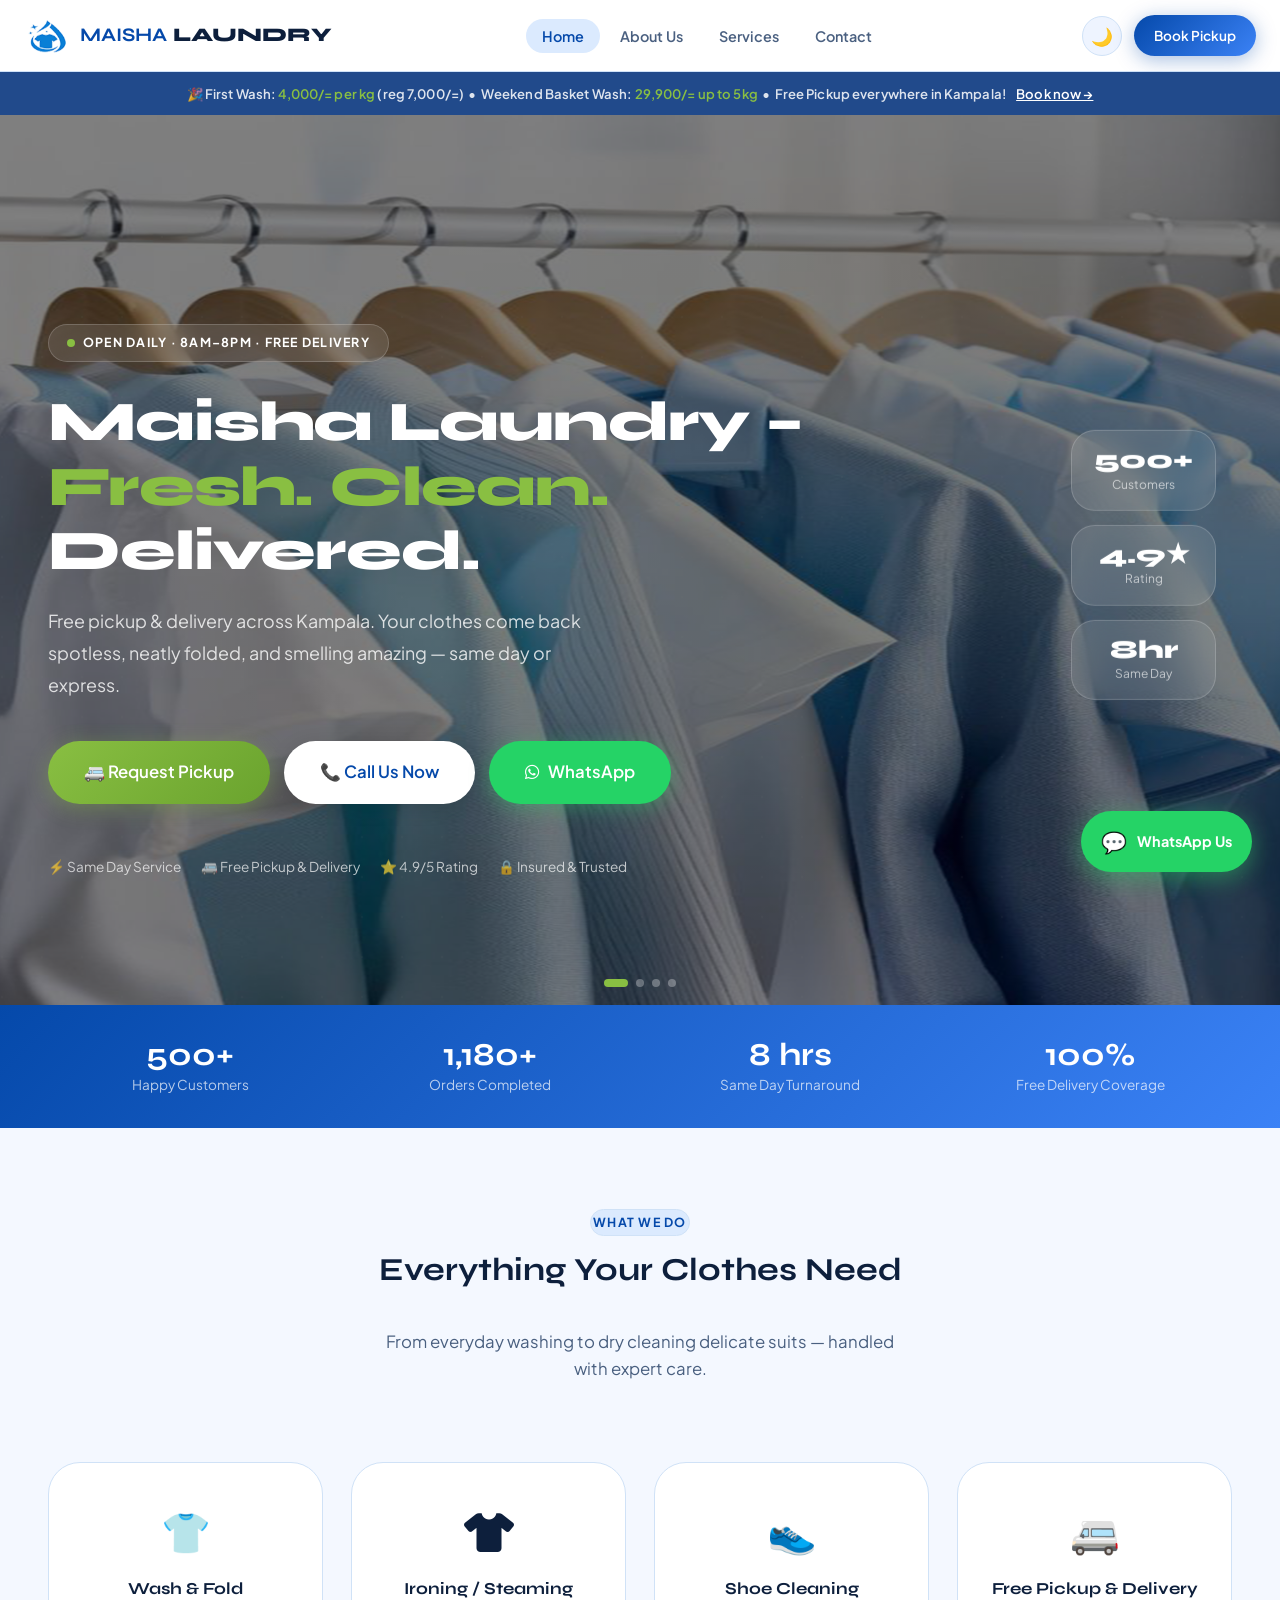
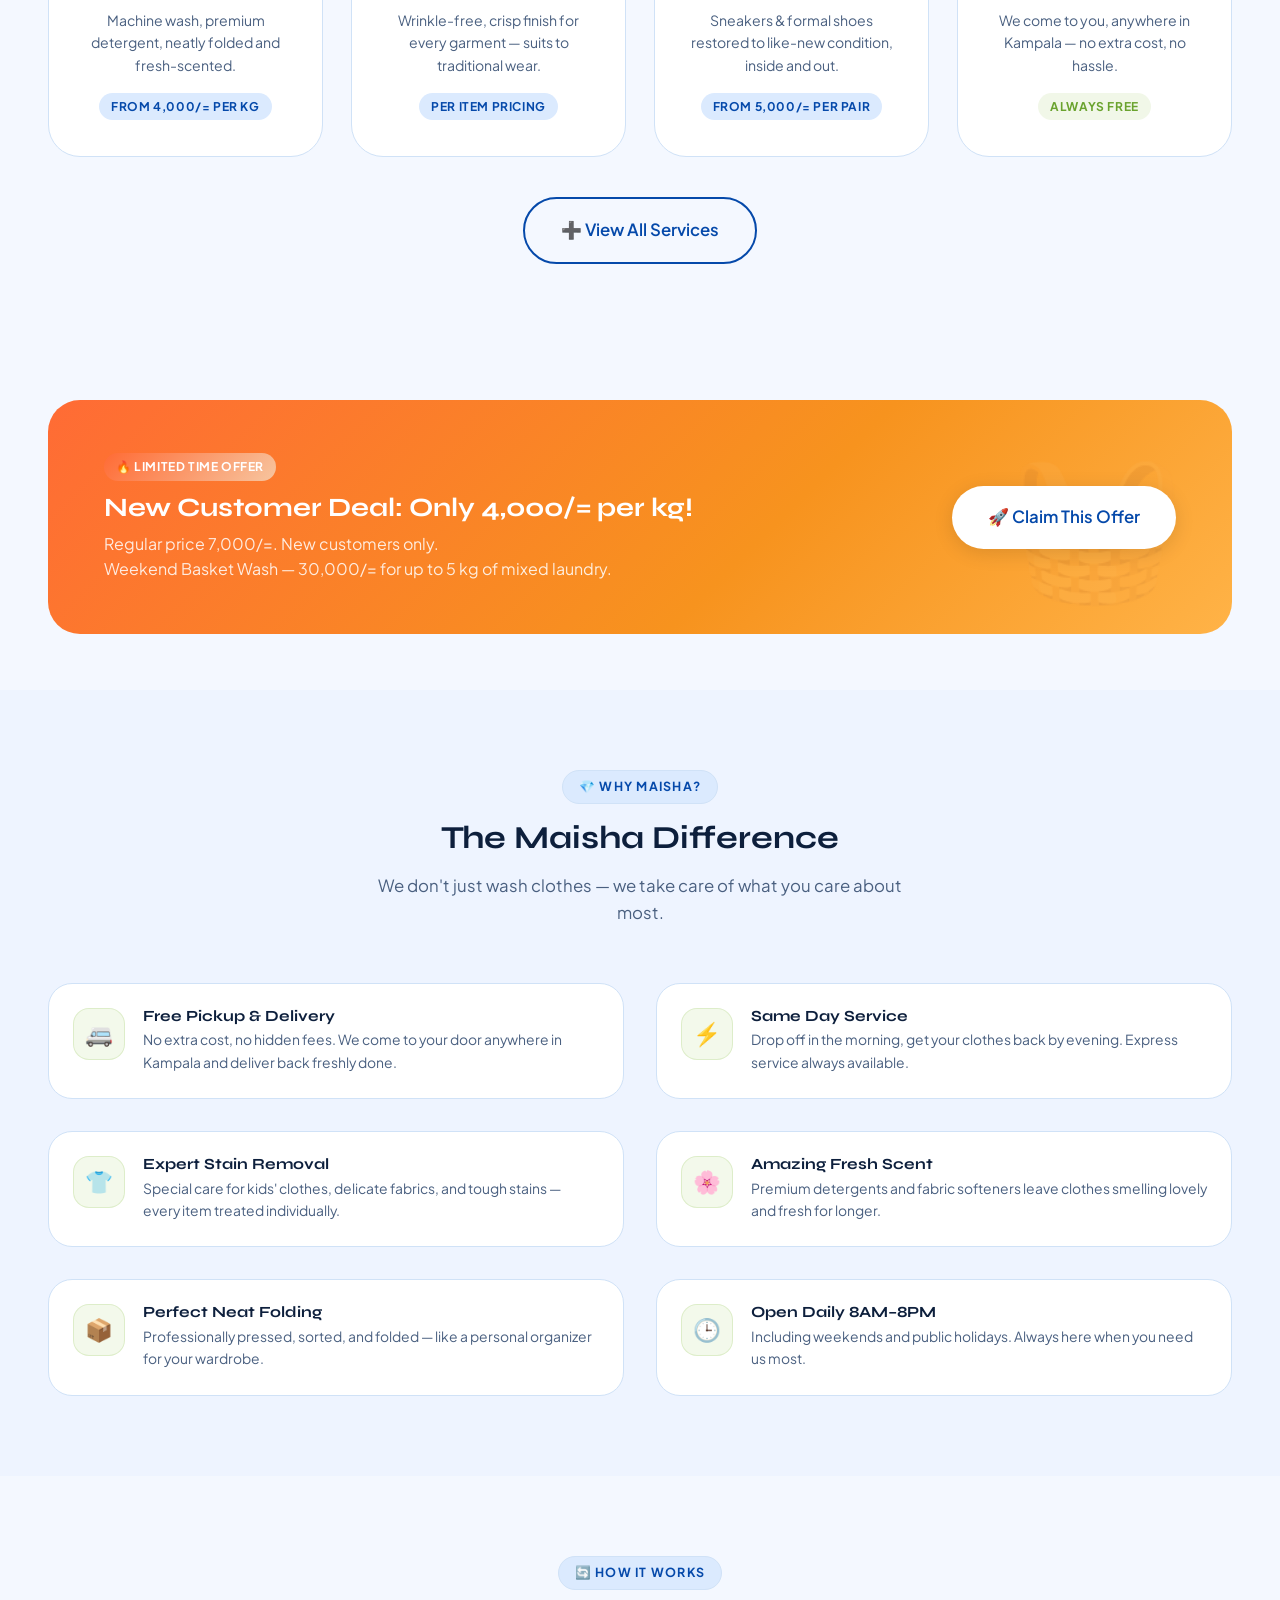
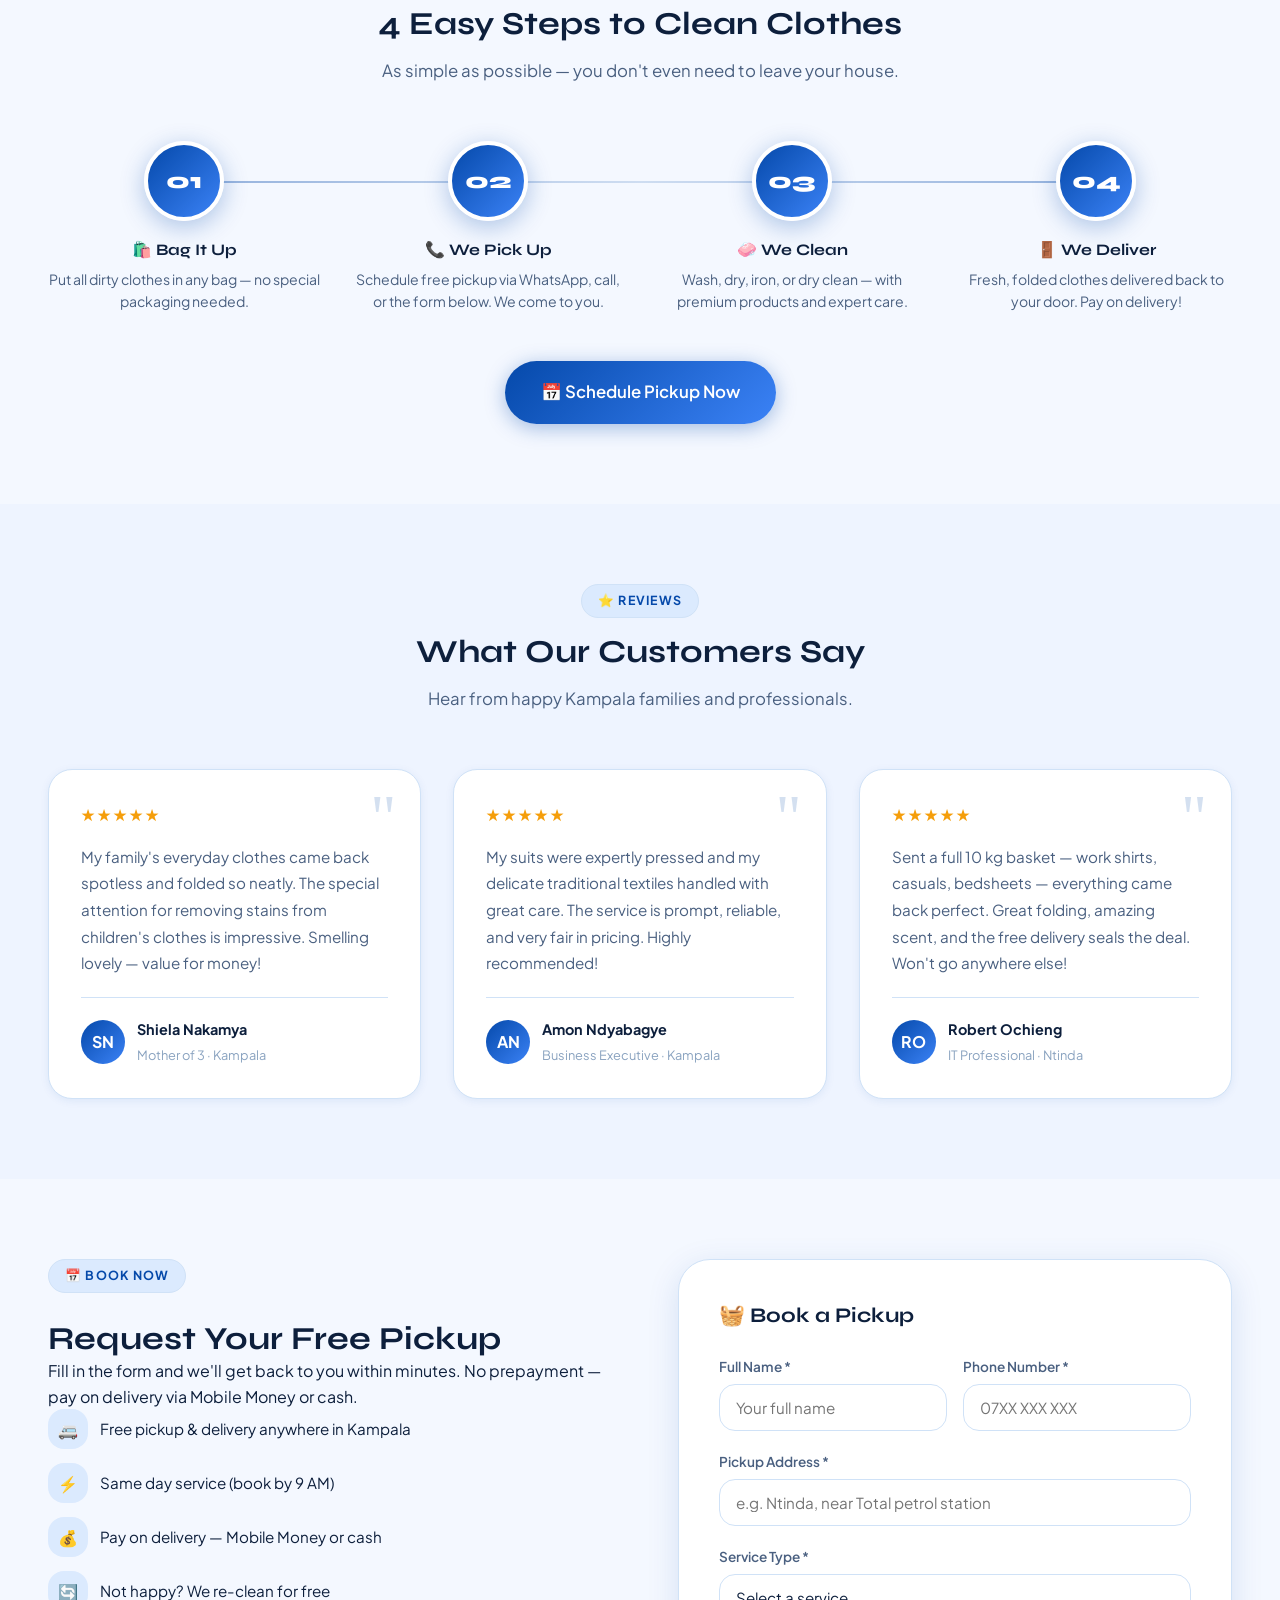
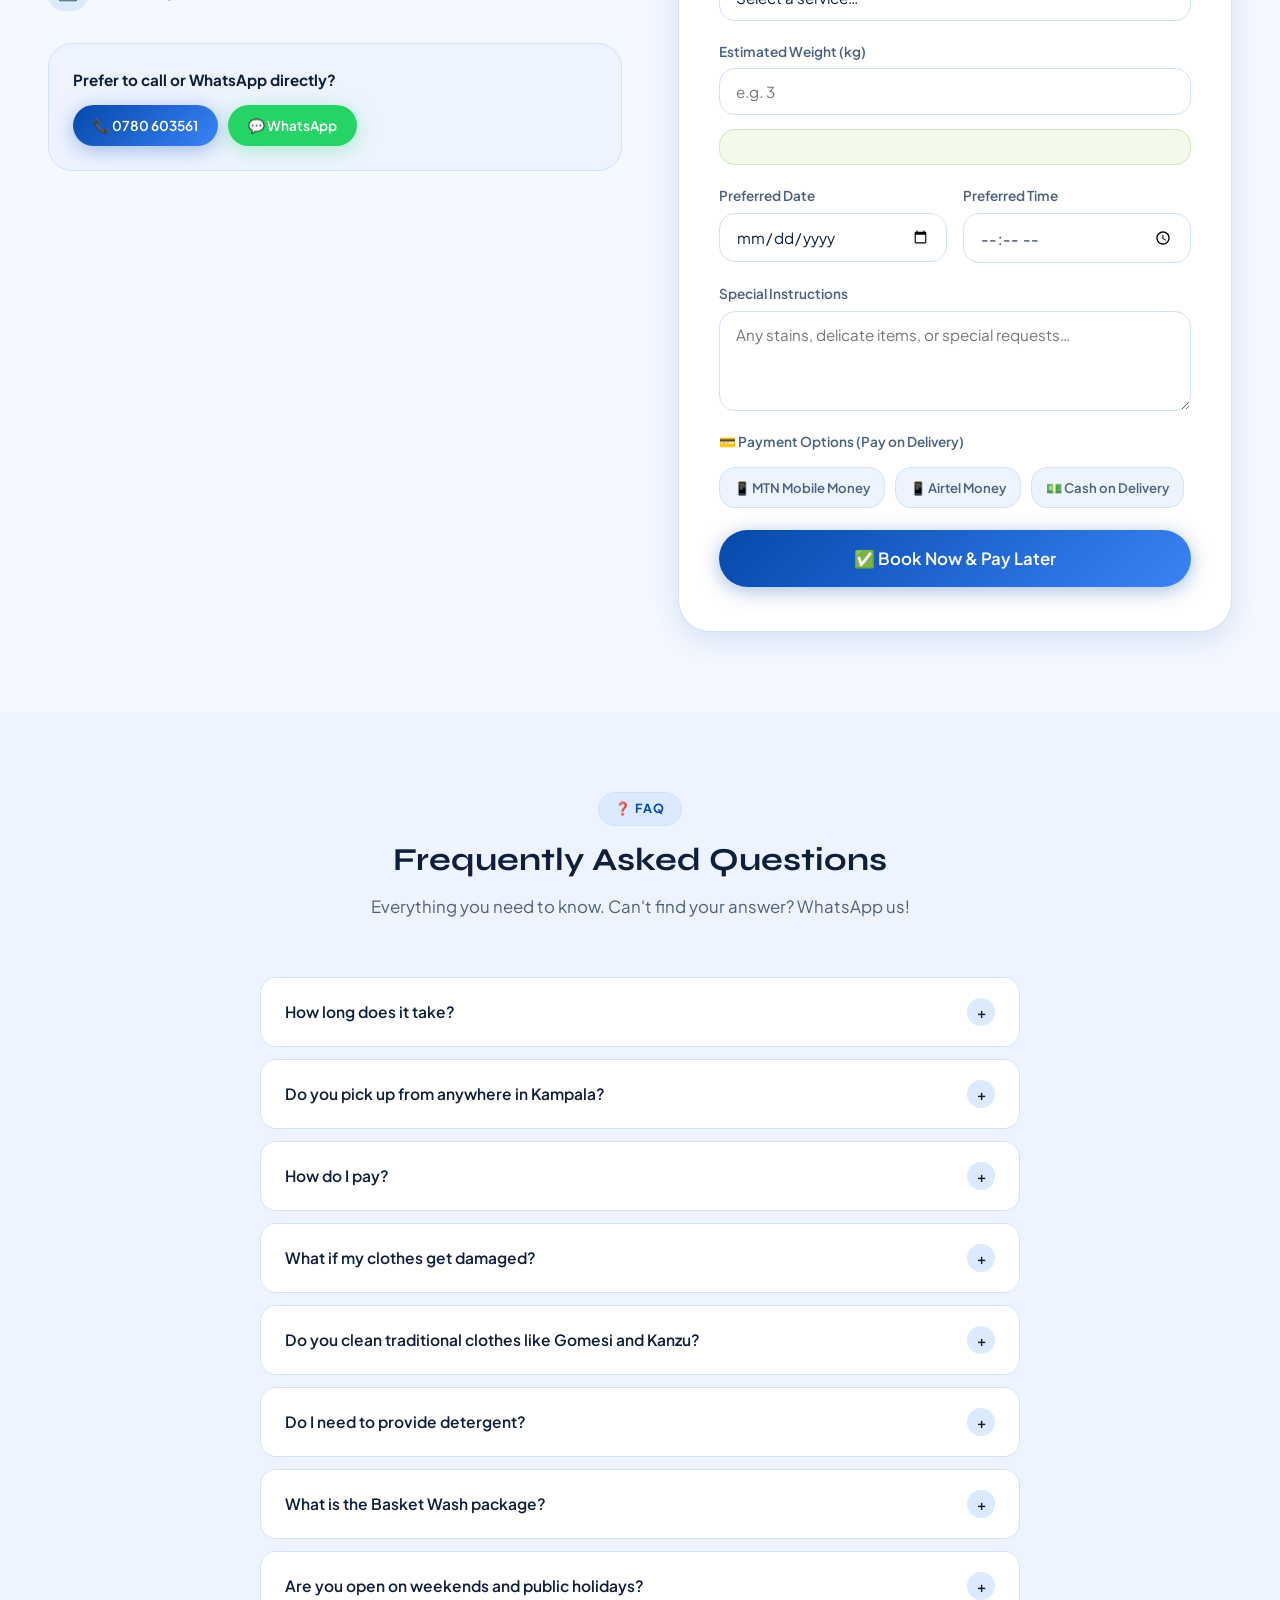
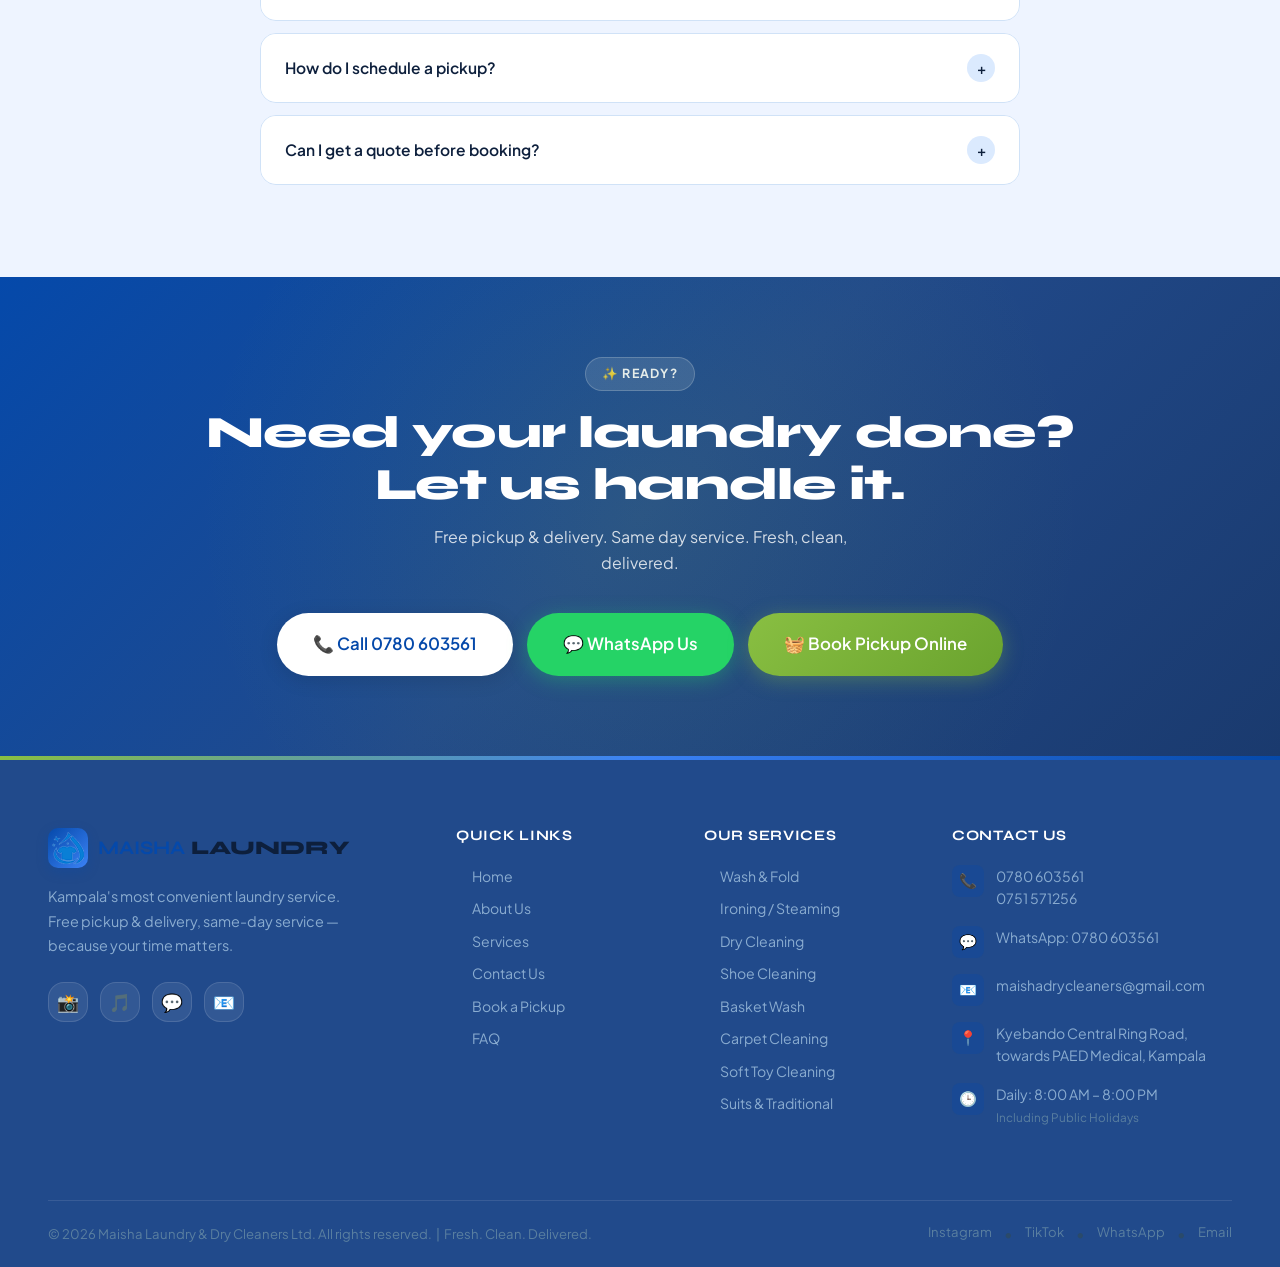
==== maisha-laundry/index.html @ 29d90ab4 "initail commit" ====
<!doctype html>
<html lang="en">
  <head>
    <meta charset="UTF-8" />
    <meta name="viewport" content="width=device-width, initial-scale=1.0" />
    <title>
      Maisha Laundry – Free Pickup & Delivery Kampala | Fresh. Clean. Delivered.
    </title>
    <meta
      name="description"
      content="Best laundry service in Kampala. Free pickup & delivery, same day service, 4,000/= per kg first wash. Call 0780 603561."
    />
    <meta
      name="keywords"
      content="laundry service Kampala, dry cleaners Kyebando, wash and fold Kampala, free pickup laundry, same day laundry Kampala, Maisha laundry"
    />
    <meta
      property="og:title"
      content="Maisha Laundry – Fresh. Clean. Delivered."
    />
    <meta
      property="og:description"
      content="Free pickup & delivery across Kampala. Spotless, neatly folded, amazing scent — same day or express."
    />
    <meta property="og:type" content="website" />
    <link rel="icon" type="image/png" sizes="32x32" href="images/logo1.png" />
    <link rel="stylesheet" href="css/style.css" />
    <link
      rel="stylesheet"
      href="https://cdnjs.cloudflare.com/ajax/libs/font-awesome/6.0.0-beta3/css/all.min.css"
    />
    <style>
      /* ===== HOME PAGE EXTRA STYLES ===== */

      /* --- Promo top bar --- */
      .promo-bar {
        background: var(--blue-deep);
        padding: 11px 0;
        text-align: center;
        font-size: 0.82rem;
        font-weight: 600;
        color: rgba(255, 255, 255, 0.85);
        letter-spacing: 0.01em;
        position: relative;
        z-index: 1001;
      }
      .promo-bar span {
        color: var(--green);
      }
      .promo-bar a {
        color: #fff;
        text-decoration: underline;
        margin-left: 8px;
      }

      /* --- Hero --- */
      .hero {
        min-height: 100vh;
        display: flex;
        align-items: center;
        position: relative;
        overflow: hidden;
        padding-top: var(--nav-height);
      }
      .hero-slides {
        position: absolute;
        inset: 0;
        z-index: 0;
      }
      .hero-slide {
        position: absolute;
        inset: 0;
        opacity: 0;
        transition: opacity 1.3s ease;
      }
      .hero-slide.active {
        opacity: 1;
      }
      .hero-slide:nth-child(1) {
        background: linear-gradient(135deg, #0b3e8f 0%, #072868 100%);
      }
      .hero-slide:nth-child(2) {
        background: linear-gradient(150deg, #1a4a90 0%, #0b2d6b 100%);
      }
      .hero-slide:nth-child(3) {
        background: linear-gradient(120deg, #0549aa 0%, #0d2550 100%);
      }
      .hero-slide:nth-child(4) {
        background: linear-gradient(140deg, #214a8b 0%, #091d45 100%);
      }
      /* Dot-grid texture on hero */
      .hero-slide::after {
        content: "";
        position: absolute;
        inset: 0;
        background: url("data:image/svg+xml,%3Csvg width='40' height='40' xmlns='http://www.w3.org/2000/svg'%3E%3Ccircle cx='2' cy='2' r='1.2' fill='white' fill-opacity='.06'/%3E%3C/svg%3E");
      }
      /* Radial glow */
      .hero::before {
        content: "";
        position: absolute;
        inset: 0;
        background: radial-gradient(
          ellipse 70% 60% at 60% 50%,
          rgba(137, 191, 66, 0.07) 0%,
          transparent 70%
        );
        z-index: 1;
        pointer-events: none;
      }

      .hero-content {
        position: relative;
        z-index: 2;
        padding: 80px 0 100px;
      }
      .hero-live {
        display: inline-flex;
        align-items: center;
        gap: 8px;
        background: rgba(255, 255, 255, 0.1);
        border: 1px solid rgba(255, 255, 255, 0.18);
        backdrop-filter: blur(12px);
        color: #fff;
        font-size: 0.78rem;
        font-weight: 700;
        letter-spacing: 0.1em;
        text-transform: uppercase;
        padding: 8px 18px;
        border-radius: 999px;
        margin-bottom: 28px;
      }
      .hero-live .dot {
        width: 8px;
        height: 8px;
        border-radius: 50%;
        background: var(--green);
        animation: blink 1.6s ease-in-out infinite;
      }
      @keyframes blink {
        0%,
        100% {
          opacity: 1;
        }
        50% {
          opacity: 0.25;
        }
      }
      .hero h1 {
        color: #fff;
        margin-bottom: 22px;
      }
      .hero h1 span {
        color: var(--green);
      }
      .hero-sub {
        color: rgba(255, 255, 255, 0.8);
        font-size: 1.12rem;
        max-width: 560px;
        margin-bottom: 40px;
        line-height: 1.78;
      }
      .hero-btns {
        display: flex;
        gap: 14px;
        flex-wrap: wrap;
        margin-bottom: 52px;
      }
      .hero-trust {
        display: flex;
        gap: 20px;
        flex-wrap: wrap;
      }
      .ti-item {
        display: flex;
        align-items: center;
        gap: 7px;
        color: rgba(255, 255, 255, 0.7);
        font-size: 0.85rem;
      }

      /* Carousel dots */
      .hero-dots {
        position: absolute;
        bottom: 28px;
        left: 50%;
        transform: translateX(-50%);
        display: flex;
        gap: 8px;
        z-index: 10;
      }
      .hero-dot {
        width: 8px;
        height: 8px;
        border-radius: 999px;
        background: rgba(255, 255, 255, 0.3);
        cursor: pointer;
        transition: all 0.35s;
      }
      .hero-dot.active {
        background: var(--green);
        width: 24px;
      }

      /* Floating stat pills on hero (desktop) */
      .hero-pills {
        position: absolute;
        right: 5%;
        top: 50%;
        transform: translateY(-50%);
        display: flex;
        flex-direction: column;
        gap: 14px;
        z-index: 2;
      }
      .hero-pill {
        background: rgba(255, 255, 255, 0.1);
        backdrop-filter: blur(16px);
        border: 1px solid rgba(255, 255, 255, 0.18);
        border-radius: var(--radius-lg);
        padding: 16px 22px;
        color: #fff;
        text-align: center;
        min-width: 130px;
      }
      .hero-pill .hp-num {
        font-family: var(--font-display);
        font-size: 1.6rem;
        font-weight: 800;
        line-height: 1;
      }
      .hero-pill .hp-lbl {
        font-size: 0.75rem;
        color: rgba(255, 255, 255, 0.65);
        margin-top: 2px;
      }
      @media (max-width: 1100px) {
        .hero-pills {
          display: none;
        }
      }

      /* --- Quick service cards --- */
      .sq-card {
        background: var(--surface);
        border: 1.5px solid var(--border);
        border-radius: var(--radius-xl);
        padding: 36px 28px;
        text-align: center;
        transition: all var(--transition);
        cursor: default;
      }
      .sq-card:hover {
        transform: translateY(-6px);
        box-shadow: var(--shadow-lg);
        border-color: var(--blue-pastel);
      }
      .sq-icon {
        font-size: 2.5rem;
        display: block;
        margin-bottom: 16px;
      }
      .sq-card h4 {
        margin-bottom: 10px;
        font-size: 1.05rem;
      }
      .sq-card p {
        font-size: 0.88rem;
        color: var(--text-secondary);
      }

      /* --- Offer banner --- */
      .offer-wrap {
        background: linear-gradient(
          135deg,
          #ff6b35 0%,
          #f7931e 60%,
          #ffb347 100%
        );
        border-radius: var(--radius-xl);
        padding: 52px 56px;
        display: flex;
        align-items: center;
        justify-content: space-between;
        gap: 32px;
        position: relative;
        overflow: hidden;
      }
      .offer-wrap::before {
        content: "🧺";
        position: absolute;
        right: 4%;
        top: 50%;
        transform: translateY(-50%);
        font-size: 9rem;
        opacity: 0.1;
      }
      .offer-wrap h3 {
        color: #fff;
        font-size: 1.65rem;
        margin-bottom: 8px;
      }
      .offer-wrap p {
        color: rgba(255, 255, 255, 0.85);
        line-height: 1.6;
      }

      /* --- Why Choose Us grid --- */
      .why-bg {
        background: var(--surface-2);
      }
      .why-item {
        display: flex;
        align-items: flex-start;
        gap: 18px;
        padding: 24px;
        background: var(--surface);
        border: 1.5px solid var(--border);
        border-radius: var(--radius-lg);
        transition: all var(--transition);
      }
      .why-item:hover {
        border-color: var(--green);
        transform: translateX(4px);
      }
      .why-icon {
        width: 52px;
        height: 52px;
        border-radius: var(--radius-md);
        background: rgba(137, 191, 66, 0.1);
        border: 1px solid rgba(137, 191, 66, 0.2);
        display: flex;
        align-items: center;
        justify-content: center;
        font-size: 1.4rem;
        flex-shrink: 0;
      }
      .why-item h4 {
        font-size: 0.97rem;
        margin-bottom: 4px;
      }
      .why-item p {
        font-size: 0.87rem;
        color: var(--text-secondary);
      }

      /* --- Booking section --- */
      .bk-wrap {
        display: grid;
        grid-template-columns: 1.15fr 1fr;
        gap: 56px;
        align-items: start;
      }
      .bk-info h2 {
        margin-bottom: 14px;
      }
      .bk-info > p {
        color: var(--text-secondary);
        font-size: 1.02rem;
        margin-bottom: 28px;
        line-height: 1.75;
      }
      .bk-perk {
        display: flex;
        align-items: center;
        gap: 12px;
        font-size: 0.95rem;
        margin-bottom: 14px;
      }
      .bk-perk-icon {
        width: 40px;
        height: 40px;
        border-radius: var(--radius-md);
        background: var(--blue-light);
        display: flex;
        align-items: center;
        justify-content: center;
        font-size: 1rem;
        flex-shrink: 0;
      }
      [data-theme="dark"] .bk-perk-icon {
        background: rgba(5, 73, 170, 0.2);
      }
      .bk-card {
        background: var(--surface);
        border: 1.5px solid var(--border);
        border-radius: var(--radius-xl);
        padding: 44px 40px;
        box-shadow: var(--shadow-md);
      }
      .bk-card h3 {
        margin-bottom: 28px;
        font-size: 1.3rem;
      }
      #estimatedPrice {
        display: block;
        margin-top: 8px;
        padding: 10px 14px;
        border-radius: var(--radius-md);
        background: rgba(137, 191, 66, 0.1);
        border: 1px solid rgba(137, 191, 66, 0.3);
        color: var(--green-dark);
        font-size: 0.88rem;
        font-weight: 600;
        min-height: 36px;
        transition: all 0.3s;
      }
      [data-theme="dark"] #estimatedPrice {
        color: #a8d860;
      }
      .pay-opts {
        display: flex;
        gap: 10px;
        flex-wrap: wrap;
        margin: 14px 0 22px;
      }
      .pay-opt {
        display: flex;
        align-items: center;
        gap: 7px;
        padding: 9px 14px;
        border: 1.5px solid var(--border);
        border-radius: var(--radius-md);
        font-size: 0.82rem;
        font-weight: 600;
        background: var(--surface-2);
        color: var(--text-secondary);
      }

      /* --- CTA --- */
      .cta-sec {
        background: var(--grad-hero);
        text-align: center;
        position: relative;
        overflow: hidden;
      }
      .cta-sec::before {
        content: "";
        position: absolute;
        inset: 0;
        background: radial-gradient(
          circle at 50% 50%,
          rgba(137, 191, 66, 0.1) 0%,
          transparent 65%
        );
      }
      .cta-sec h2 {
        color: #fff;
        margin-bottom: 14px;
        position: relative;
      }
      .cta-sec p {
        color: rgba(255, 255, 255, 0.8);
        max-width: 460px;
        margin: 0 auto 38px;
        position: relative;
      }
      .cta-btns {
        display: flex;
        gap: 14px;
        justify-content: center;
        flex-wrap: wrap;
        position: relative;
      }

      @media (max-width: 900px) {
        .bk-wrap {
          grid-template-columns: 1fr;
        }
      }
      @media (max-width: 640px) {
        .offer-wrap {
          flex-direction: column;
          padding: 32px 24px;
        }
        .hero-btns {
          flex-direction: column;
          max-width: 280px;
        }
      }
    </style>
  </head>
  <body>
    <!-- nav + footer injected by layout.js -->

    <!-- ===== PROMO BAR ===== -->
    <div class="promo-bar">
      🎉 First Wash: <span>4,000/= per kg</span> (reg 7,000/=) &nbsp;•&nbsp;
      Weekend Basket Wash: <span>29,900/= up to 5kg</span> &nbsp;•&nbsp; Free
      Pickup everywhere in Kampala!
      <a href="contact.html#booking">Book now →</a>
    </div>

    <!-- ===== HERO ===== -->
    <section class="hero">
      <div class="hero-slides" aria-hidden="true">
        <div
          class="hero-slide active"
          style="
            background-image: url(&quot;images/hero-slide-1.png&quot;);
            background-size: cover;
            background-position: center;
          "
        ></div>
        <div
          class="hero-slide"
          style="
            background-image: url(&quot;images/hero-slide-2.png&quot;);
            background-size: cover;
            background-position: center;
          "
        ></div>
        <div
          class="hero-slide"
          style="
            background-image: url(&quot;images/hero-slide-3.png&quot;);
            background-size: cover;
            background-position: center;
          "
        ></div>
        <div
          class="hero-slide"
          style="
            background-image: url(&quot;images/hero-slide-4.png&quot;);
            background-size: cover;
            background-position: center;
          "
        ></div>
      </div>

      <!-- Dark overlay for better text readability -->
      <div
        style="
          position: absolute;
          inset: 0;
          background: rgba(0, 0, 0, 0.5);
          z-index: 1;
        "
      ></div>

      <!-- Floating stat pills (desktop) -->
      <div class="hero-pills" aria-hidden="true">
        <div class="hero-pill">
          <div class="hp-num">500+</div>
          <div class="hp-lbl">Customers</div>
        </div>
        <div class="hero-pill">
          <div class="hp-num">4.9★</div>
          <div class="hp-lbl">Rating</div>
        </div>
        <div class="hero-pill">
          <div class="hp-num">8hr</div>
          <div class="hp-lbl">Same Day</div>
        </div>
      </div>

      <div class="hero-dots" aria-label="Carousel navigation">
        <span class="hero-dot active" aria-label="Slide 1"></span>
        <span class="hero-dot" aria-label="Slide 2"></span>
        <span class="hero-dot" aria-label="Slide 3"></span>
        <span class="hero-dot" aria-label="Slide 4"></span>
      </div>

      <div
        class="container hero-content"
        style="position: relative; z-index: 2"
      >
        <div class="hero-live">
          <span class="dot"></span> Open Daily · 8AM–8PM · Free Delivery
        </div>
        <h1 class="display-xl">
          Maisha Laundry –<br /><span>Fresh. Clean.</span><br />Delivered.
        </h1>
        <p class="hero-sub">
          Free pickup &amp; delivery across Kampala. Your clothes come back
          spotless, neatly folded, and smelling amazing — same day or express.
        </p>
        <div class="hero-btns">
          <a href="contact.html#booking" class="btn btn-green btn-lg"
            >🚐 Request Pickup</a
          >
          <a href="tel:+256780603561" class="btn btn-white btn-lg"
            >📞 Call Us Now</a
          >
          <a
            href="https://wa.me/256780603561?text=Hello%20Maisha%20Laundry!%20I%27d%20like%20to%20book%20a%20pickup."
            target="_blank"
            rel="noopener"
            class="btn btn-whatsapp btn-lg"
          >
            <i class="fab fa-whatsapp"></i> WhatsApp
          </a>
        </div>
        <div class="hero-trust">
          <div class="ti-item">⚡ Same Day Service</div>
          <div class="ti-item">🚐 Free Pickup &amp; Delivery</div>
          <div class="ti-item">⭐ 4.9/5 Rating</div>
          <div class="ti-item">🔒 Insured &amp; Trusted</div>
        </div>
      </div>
    </section>
    <!-- ===== STATS BAR ===== -->
    <div class="stats-bar" role="region" aria-label="Key stats">
      <div class="container">
        <div class="stats-grid">
          <div class="stat-item">
            <h3 data-count="500" data-suffix="+">0+</h3>
            <p>Happy Customers</p>
          </div>
          <div class="stat-item">
            <h3 data-count="1200" data-suffix="+">0+</h3>
            <p>Orders Completed</p>
          </div>
          <div class="stat-item">
            <h3 data-count="8" data-suffix=" hrs">0 hrs</h3>
            <p>Same Day Turnaround</p>
          </div>
          <div class="stat-item">
            <h3 data-count="100" data-suffix="%">0%</h3>
            <p>Free Delivery Coverage</p>
          </div>
        </div>
      </div>
    </div>

    <!-- ===== QUICK SERVICES ===== -->
    <section class="section-pad">
      <div class="container">
        <div class="section-header reveal">
          <div class="section-label" style="padding: 0.2%">What We Do</div>
          <h2 class="display-md">Everything Your Clothes Need</h2>
          <p style="padding: 1.5rem">
            From everyday washing to dry cleaning delicate suits — handled with
            expert care.
          </p>
        </div>
        <div class="grid-4">
          <div class="sq-card reveal reveal-delay-1">
            <span class="sq-icon">👕</span>
            <h4>Wash &amp; Fold</h4>
            <p>
              Machine wash, premium detergent, neatly folded and fresh-scented.
            </p>
            <div style="margin-top: 16px">
              <span class="badge badge-blue">From 4,000/= per kg</span>
            </div>
          </div>
          <div class="sq-card reveal reveal-delay-2">
            <span class="sq-icon"><i class="fas fa-tshirt"></i></span>

            <h4>Ironing / Steaming</h4>
            <p>
              Wrinkle-free, crisp finish for every garment — suits to
              traditional wear.
            </p>
            <div style="margin-top: 16px">
              <span class="badge badge-blue">Per item pricing</span>
            </div>
          </div>
          <div class="sq-card reveal reveal-delay-3">
            <span class="sq-icon">👟</span>
            <h4>Shoe Cleaning</h4>
            <p>
              Sneakers &amp; formal shoes restored to like-new condition, inside
              and out.
            </p>
            <div style="margin-top: 16px">
              <span class="badge badge-blue">From 5,000/= per pair</span>
            </div>
          </div>
          <div class="sq-card reveal reveal-delay-4">
            <span class="sq-icon">🚐</span>
            <h4>Free Pickup &amp; Delivery</h4>
            <p>
              We come to you, anywhere in Kampala — no extra cost, no hassle.
            </p>
            <div style="margin-top: 16px">
              <span class="badge badge-green">Always FREE</span>
            </div>
          </div>
        </div>
        <div style="text-align: center; margin-top: 40px" class="reveal">
          <a href="services.html" class="btn btn-secondary btn-lg"
            >➕ View All Services</a
          >
        </div>
      </div>
    </section>

    <!-- ===== OFFER BANNER ===== -->
    <section class="section-pad-sm">
      <div class="container">
        <div class="offer-wrap reveal">
          <div>
            <div class="badge badge-offer" style="margin-bottom: 12px">
              🔥 Limited Time Offer
            </div>
            <h3>New Customer Deal: Only 4,000/= per kg!</h3>
            <p>
              Regular price 7,000/=. New customers only.<br />
              Weekend Basket Wash — 30,000/= for up to 5 kg of mixed laundry.
            </p>
          </div>
          <div style="flex-shrink: 0">
            <a href="contact.html#booking" class="btn btn-white btn-lg"
              >🚀 Claim This Offer</a
            >
          </div>
        </div>
      </div>
    </section>

    <!-- ===== WHY CHOOSE US ===== -->
    <section class="section-pad why-bg">
      <div class="container">
        <div class="section-header reveal">
          <div class="section-label">💎 Why Maisha?</div>
          <h2 class="display-md">The Maisha Difference</h2>
          <p>
            We don't just wash clothes — we take care of what you care about
            most.
          </p>
        </div>
        <div class="grid-2">
          <div class="why-item reveal reveal-delay-1">
            <div class="why-icon">🚐</div>
            <div>
              <h4>Free Pickup &amp; Delivery</h4>
              <p>
                No extra cost, no hidden fees. We come to your door anywhere in
                Kampala and deliver back freshly done.
              </p>
            </div>
          </div>
          <div class="why-item reveal reveal-delay-2">
            <div class="why-icon">⚡</div>
            <div>
              <h4>Same Day Service</h4>
              <p>
                Drop off in the morning, get your clothes back by evening.
                Express service always available.
              </p>
            </div>
          </div>
          <div class="why-item reveal reveal-delay-1">
            <div class="why-icon">👕</div>
            <div>
              <h4>Expert Stain Removal</h4>
              <p>
                Special care for kids' clothes, delicate fabrics, and tough
                stains — every item treated individually.
              </p>
            </div>
          </div>
          <div class="why-item reveal reveal-delay-2">
            <div class="why-icon">🌸</div>
            <div>
              <h4>Amazing Fresh Scent</h4>
              <p>
                Premium detergents and fabric softeners leave clothes smelling
                lovely and fresh for longer.
              </p>
            </div>
          </div>
          <div class="why-item reveal reveal-delay-1">
            <div class="why-icon">📦</div>
            <div>
              <h4>Perfect Neat Folding</h4>
              <p>
                Professionally pressed, sorted, and folded — like a personal
                organizer for your wardrobe.
              </p>
            </div>
          </div>
          <div class="why-item reveal reveal-delay-2">
            <div class="why-icon">🕒</div>
            <div>
              <h4>Open Daily 8AM–8PM</h4>
              <p>
                Including weekends and public holidays. Always here when you
                need us most.
              </p>
            </div>
          </div>
        </div>
      </div>
    </section>

    <!-- ===== HOW IT WORKS ===== -->
    <section class="section-pad">
      <div class="container">
        <div class="section-header reveal">
          <div class="section-label">🔄 How It Works</div>
          <h2 class="display-md">4 Easy Steps to Clean Clothes</h2>
          <p>
            As simple as possible — you don't even need to leave your house.
          </p>
        </div>
        <div class="steps-grid">
          <div class="step-card reveal reveal-delay-1">
            <div class="step-number">01</div>
            <h4>🛍️ Bag It Up</h4>
            <p>
              Put all dirty clothes in any bag — no special packaging needed.
            </p>
          </div>
          <div class="step-card reveal reveal-delay-2">
            <div class="step-number">02</div>
            <h4>📞 We Pick Up</h4>
            <p>
              Schedule free pickup via WhatsApp, call, or the form below. We
              come to you.
            </p>
          </div>
          <div class="step-card reveal reveal-delay-3">
            <div class="step-number">03</div>
            <h4>🧼 We Clean</h4>
            <p>
              Wash, dry, iron, or dry clean — with premium products and expert
              care.
            </p>
          </div>
          <div class="step-card reveal reveal-delay-4">
            <div class="step-number">04</div>
            <h4>🚪 We Deliver</h4>
            <p>
              Fresh, folded clothes delivered back to your door. Pay on
              delivery!
            </p>
          </div>
        </div>
        <div style="text-align: center; margin-top: 48px" class="reveal">
          <a href="contact.html#booking" class="btn btn-primary btn-lg"
            >📅 Schedule Pickup Now</a
          >
        </div>
      </div>
    </section>

    <!-- ===== TESTIMONIALS ===== -->
    <section class="section-pad why-bg">
      <div class="container">
        <div class="section-header reveal">
          <div class="section-label">⭐ Reviews</div>
          <h2 class="display-md">What Our Customers Say</h2>
          <p>Hear from happy Kampala families and professionals.</p>
        </div>
        <div class="grid-3">
          <div class="testimonial-card reveal reveal-delay-1">
            <div class="stars">★★★★★</div>
            <p
              style="
                font-size: 0.95rem;
                line-height: 1.75;
                color: var(--text-secondary);
              "
            >
              My family's everyday clothes came back spotless and folded so
              neatly. The special attention for removing stains from children's
              clothes is impressive. Smelling lovely — value for money!
            </p>
            <div class="testimonial-author">
              <div class="author-avatar">SN</div>
              <div class="author-info">
                <strong>Shiela Nakamya</strong
                ><span>Mother of 3 · Kampala</span>
              </div>
            </div>
          </div>
          <div class="testimonial-card reveal reveal-delay-2">
            <div class="stars">★★★★★</div>
            <p
              style="
                font-size: 0.95rem;
                line-height: 1.75;
                color: var(--text-secondary);
              "
            >
              My suits were expertly pressed and my delicate traditional
              textiles handled with great care. The service is prompt, reliable,
              and very fair in pricing. Highly recommended!
            </p>
            <div class="testimonial-author">
              <div class="author-avatar">AN</div>
              <div class="author-info">
                <strong>Amon Ndyabagye</strong
                ><span>Business Executive · Kampala</span>
              </div>
            </div>
          </div>
          <div class="testimonial-card reveal reveal-delay-3">
            <div class="stars">★★★★★</div>
            <p
              style="
                font-size: 0.95rem;
                line-height: 1.75;
                color: var(--text-secondary);
              "
            >
              Sent a full 10 kg basket — work shirts, casuals, bedsheets —
              everything came back perfect. Great folding, amazing scent, and
              the free delivery seals the deal. Won't go anywhere else!
            </p>
            <div class="testimonial-author">
              <div class="author-avatar">RO</div>
              <div class="author-info">
                <strong>Robert Ochieng</strong
                ><span>IT Professional · Ntinda</span>
              </div>
            </div>
          </div>
        </div>
      </div>
    </section>

    <!-- ===== BOOKING FORM ===== -->
    <section class="section-pad" id="booking">
      <div class="container">
        <div class="bk-wrap">
          <!-- Info side -->
          <div class="reveal">
            <div class="section-label">📅 Book Now</div>
            <h2 class="display-md" style="margin-top: 12px">
              Request Your Free Pickup
            </h2>
            <p>
              Fill in the form and we'll get back to you within minutes. No
              prepayment — pay on delivery via Mobile Money or cash.
            </p>
            <div class="bk-perk">
              <div class="bk-perk-icon">🚐</div>
              <span>Free pickup &amp; delivery anywhere in Kampala</span>
            </div>
            <div class="bk-perk">
              <div class="bk-perk-icon">⚡</div>
              <span>Same day service (book by 9 AM)</span>
            </div>
            <div class="bk-perk">
              <div class="bk-perk-icon">💰</div>
              <span>Pay on delivery — Mobile Money or cash</span>
            </div>
            <div class="bk-perk">
              <div class="bk-perk-icon">🔄</div>
              <span>Not happy? We re-clean for free</span>
            </div>
            <div
              style="
                margin-top: 32px;
                padding: 24px;
                background: var(--surface-2);
                border-radius: var(--radius-lg);
                border: 1px solid var(--border);
              "
            >
              <p
                style="
                  font-weight: 700;
                  margin-bottom: 12px;
                  font-size: 0.95rem;
                "
              >
                Prefer to call or WhatsApp directly?
              </p>
              <div style="display: flex; gap: 10px; flex-wrap: wrap">
                <a href="tel:+256780603561" class="btn btn-primary btn-sm"
                  >📞 0780 603561</a
                >
                <a
                  href="https://wa.me/256780603561?text=Hello%20Maisha!%20I%27d%20like%20to%20book."
                  target="_blank"
                  rel="noopener"
                  class="btn btn-whatsapp btn-sm"
                  >💬 WhatsApp</a
                >
              </div>
            </div>
          </div>

          <!-- Form card -->
          <!-- ⚠ FORMSPREE SETUP:
           1. Go to https://formspree.io and sign up free
           2. Create a new form — set notification email to: maishadrycleaners@gmail.com
           3. Copy your 8-char form ID (e.g. xdkopqrz)
           4. Replace YOUR_FORM_ID below with that ID
           All bookings will then arrive at maishadrycleaners@gmail.com
      -->
          <div class="bk-card reveal">
            <h3>🧺 Book a Pickup</h3>
            <form
              class="maisha-form"
              action="https://formspree.io/f/YOUR_FORM_ID"
              method="POST"
            >
              <input
                type="hidden"
                name="_subject"
                value="New Laundry Pickup Booking — Maisha Laundry"
              />
              <input
                type="hidden"
                name="_replyto"
                value="maishadrycleaners@gmail.com"
              />
              <input
                type="text"
                name="_gotcha"
                style="display: none"
              /><!-- honeypot spam trap -->

              <div class="form-row">
                <div class="form-group">
                  <label for="name">Full Name *</label>
                  <input
                    type="text"
                    id="name"
                    name="name"
                    placeholder="Your full name"
                    required
                  />
                </div>
                <div class="form-group">
                  <label for="phone">Phone Number *</label>
                  <input
                    type="tel"
                    id="phone"
                    name="phone"
                    placeholder="07XX XXX XXX"
                    required
                  />
                </div>
              </div>

              <div class="form-group">
                <label for="address">Pickup Address *</label>
                <input
                  type="text"
                  id="address"
                  name="address"
                  placeholder="e.g. Ntinda, near Total petrol station"
                  required
                />
              </div>

              <div class="form-group">
                <label for="serviceType">Service Type *</label>
                <select id="serviceType" name="service" required>
                  <option value="" disabled selected>Select a service…</option>
                  <option value="wash-fold">
                    Wash &amp; Fold (4,000/= intro / 7,000/= regular per kg)
                  </option>
                  <option value="ironing">Ironing / Steaming</option>
                  <option value="dry-cleaning">Dry Cleaning</option>
                  <option value="shoe-cleaning">Shoe Cleaning</option>
                  <option value="basket-wash">
                    Basket Wash — 30,000/= flat (up to 5kg)
                  </option>
                  <option value="carpet-cleaning">Carpet Cleaning</option>
                  <option value="soft-toys">Soft Toy Cleaning</option>
                  <option value="suit-cleaning">Suit Cleaning</option>
                  <option value="traditional">
                    Traditional Attire (Gomesi / Wedding Gown)
                  </option>
                </select>
              </div>

              <div class="form-group">
                <label for="estimatedWeight">Estimated Weight (kg)</label>
                <input
                  type="number"
                  id="estimatedWeight"
                  name="weight"
                  placeholder="e.g. 3"
                  min="0.5"
                  step="0.5"
                />
                <span id="estimatedPrice" aria-live="polite"></span>
              </div>

              <div class="form-row">
                <div class="form-group">
                  <label for="pickupDate">Preferred Date</label>
                  <input type="date" id="pickupDate" name="pickup_date" />
                </div>
                <div class="form-group">
                  <label for="pickupTime">Preferred Time</label>
                  <input
                    type="time"
                    id="pickupTime"
                    name="pickup_time"
                    min="08:00"
                    max="20:00"
                  />
                </div>
              </div>

              <div class="form-group">
                <label for="instructions">Special Instructions</label>
                <textarea
                  id="instructions"
                  name="instructions"
                  placeholder="Any stains, delicate items, or special requests…"
                ></textarea>
              </div>

              <label
                style="
                  font-size: 0.85rem;
                  font-weight: 600;
                  color: var(--text-secondary);
                  display: block;
                  margin-bottom: 8px;
                "
                >💳 Payment Options (Pay on Delivery)</label
              >
              <div class="pay-opts">
                <div class="pay-opt">📱 MTN Mobile Money</div>
                <div class="pay-opt">📱 Airtel Money</div>
                <div class="pay-opt">💵 Cash on Delivery</div>
              </div>

              <button
                type="submit"
                class="btn btn-primary btn-lg"
                style="width: 100%"
              >
                ✅ Book Now &amp; Pay Later
              </button>
            </form>
          </div>
        </div>
      </div>
    </section>

    <!-- ===== FAQ ===== -->
    <section class="section-pad why-bg" id="faq">
      <div class="container">
        <div class="section-header reveal">
          <div class="section-label">❓ FAQ</div>
          <h2 class="display-md">Frequently Asked Questions</h2>
          <p>
            Everything you need to know. Can't find your answer? WhatsApp us!
          </p>
        </div>
        <div style="max-width: 760px; margin: 0 auto">
          <div class="faq-item reveal">
            <div class="faq-question">
              How long does it take? <span class="icon">+</span>
            </div>
            <div class="faq-answer">
              Same day service if picked up by 9 AM — back by evening. Express
              service always available. Standard turnaround is 24 hours for most
              services.
            </div>
          </div>
          <div class="faq-item reveal">
            <div class="faq-question">
              Do you pick up from anywhere in Kampala?
              <span class="icon">+</span>
            </div>
            <div class="faq-answer">
              Yes! Free pickup and delivery across all of Kampala — Ntinda,
              Kololo, Bugolobi, Najjera, Kira, Naalya, Makindye, Rubaga, and
              everywhere in between. No extra fee ever.
            </div>
          </div>
          <div class="faq-item reveal">
            <div class="faq-question">
              How do I pay? <span class="icon">+</span>
            </div>
            <div class="faq-answer">
              MTN Mobile Money, Airtel Money, or cash on delivery. No upfront
              payment — just pay when your clean clothes are delivered back to
              you.
            </div>
          </div>
          <div class="faq-item reveal">
            <div class="faq-question">
              What if my clothes get damaged? <span class="icon">+</span>
            </div>
            <div class="faq-answer">
              We take the utmost care with every garment. We are insured and
              will take full responsibility for any damage caused by our
              handling. For delicate items, please let us know in advance.
            </div>
          </div>
          <div class="faq-item reveal">
            <div class="faq-question">
              Do you clean traditional clothes like Gomesi and Kanzu?
              <span class="icon">+</span>
            </div>
            <div class="faq-answer">
              Absolutely! We specialize in traditional Ugandan attire including
              Gomesi, Kanzu, and other cultural garments, as well as wedding
              gowns and bridal wear.
            </div>
          </div>
          <div class="faq-item reveal">
            <div class="faq-question">
              Do I need to provide detergent? <span class="icon">+</span>
            </div>
            <div class="faq-answer">
              No! We use premium detergents, fabric softeners, and specialist
              cleaning products. Everything is included in the price — just bag
              up your clothes.
            </div>
          </div>
          <div class="faq-item reveal">
            <div class="faq-question">
              What is the Basket Wash package? <span class="icon">+</span>
            </div>
            <div class="faq-answer">
              Our most popular deal! Fill any standard laundry basket with mixed
              clothes (up to 5 kg) and we wash, dry, fold, and deliver
              everything for a flat 30,000/=. Perfect for families.
            </div>
          </div>
          <div class="faq-item reveal">
            <div class="faq-question">
              Are you open on weekends and public holidays?
              <span class="icon">+</span>
            </div>
            <div class="faq-answer">
              Yes! Every day — Monday through Sunday including all public
              holidays — from 8:00 AM to 8:00 PM. Laundry doesn't take days off,
              and neither do we.
            </div>
          </div>
          <div class="faq-item reveal">
            <div class="faq-question">
              How do I schedule a pickup? <span class="icon">+</span>
            </div>
            <div class="faq-answer">
              Three ways: (1) Use the booking form above, (2) Call us on 0780
              603561 or 0751 571256, or (3) WhatsApp us on 0780 603561. We're
              available daily 8 AM to 8 PM.
            </div>
          </div>
          <div class="faq-item reveal">
            <div class="faq-question">
              Can I get a quote before booking? <span class="icon">+</span>
            </div>
            <div class="faq-answer">
              Yes! Use the price estimator in the booking form above, or
              WhatsApp us on 0780 603561 for an instant quote. We always give
              transparent, fair pricing with no hidden fees.
            </div>
          </div>
        </div>
      </div>
    </section>

    <!-- ===== CTA ===== -->
    <section class="section-pad cta-sec">
      <div class="container">
        <div
          class="section-label"
          style="
            background: rgba(255, 255, 255, 0.12);
            color: rgba(255, 255, 255, 0.9);
            border-color: rgba(255, 255, 255, 0.2);
            display: inline-flex;
            margin-bottom: 16px;
          "
        >
          ✨ Ready?
        </div>
        <h2 class="display-lg">
          Need your laundry done?<br />Let us handle it.
        </h2>
        <p>
          Free pickup &amp; delivery. Same day service. Fresh, clean, delivered.
        </p>
        <div class="cta-btns">
          <a href="tel:+256780603561" class="btn btn-white btn-lg"
            >📞 Call 0780 603561</a
          >
          <a
            href="https://wa.me/256780603561?text=Hello%20Maisha%20Laundry!%20I%27d%20like%20to%20book%20a%20pickup."
            target="_blank"
            rel="noopener"
            class="btn btn-whatsapp btn-lg"
            >💬 WhatsApp Us</a
          >
          <a href="contact.html#booking" class="btn btn-green btn-lg"
            >🧺 Book Pickup Online</a
          >
        </div>
      </div>
    </section>

    <script src="js/layout.js"></script>
    <script src="js/main.js"></script>
  </body>
</html>
---- maisha-laundry/css/style.css ----
/* ============================================================
   MAISHA LAUNDRY & DRY CLEANERS LTD — Main Stylesheet
   Design System: Clean, modern, blue-dominant with bold accents
   ============================================================ */

/* ---------- Google Fonts Import ---------- */
@import url("https://fonts.googleapis.com/css2?family=Plus+Jakarta+Sans:wght@300;400;500;600;700;800&family=Syne:wght@700;800&display=swap");

/* ---------- CSS Custom Properties (Light Mode) ---------- */
:root {
  /* Brand Colors */
  --blue-vivid: #0549aa;
  --blue-pastel: #95b4dc;
  --blue-deep: #214a8b;
  --blue-light: #dbeafe;
  --blue-mid: #3b82f6;
  --green: #89bf42;
  --green-dark: #6aa32e;
  --white: #fefffe;

  /* UI Palette */
  --bg: #f4f8ff;
  --surface: #ffffff;
  --surface-2: #eef4ff;
  --border: #d0e2f7;
  --text-primary: #0d1f3c;
  --text-secondary: #4a6080;
  --text-muted: #8aa3c0;
  --shadow-sm: 0 2px 8px rgba(5, 73, 170, 0.08);
  --shadow-md: 0 8px 32px rgba(5, 73, 170, 0.13);
  --shadow-lg: 0 20px 60px rgba(5, 73, 170, 0.18);

  /* Gradients */
  --grad-hero: linear-gradient(135deg, #0549aa 0%, #214a8b 50%, #1a3a6e 100%);
  --grad-card: linear-gradient(135deg, #f4f8ff 0%, #eef4ff 100%);
  --grad-green: linear-gradient(135deg, #89bf42 0%, #6aa32e 100%);
  --grad-accent: linear-gradient(135deg, #0549aa 0%, #3b82f6 100%);

  /* Typography */
  --font-display: "Syne", sans-serif;
  --font-body: "Plus Jakarta Sans", sans-serif;

  /* Spacing & Shape */
  --radius-sm: 8px;
  --radius-md: 16px;
  --radius-lg: 24px;
  --radius-xl: 32px;
  --radius-full: 9999px;
  --max-width: 1280px;
  --nav-height: 72px;

  /* Transitions */
  --ease: cubic-bezier(0.4, 0, 0.2, 1);
  --transition: 0.3s var(--ease);
}

/* ---------- Dark Mode Variables ---------- */
[data-theme="dark"] {
  --bg: #080f1c;
  --surface: #0d1a2e;
  --surface-2: #111f35;
  --border: #1e3352;
  --text-primary: #e8f1fc;
  --text-secondary: #8aabcc;
  --text-muted: #4a6a8a;
  --shadow-sm: 0 2px 8px rgba(0, 0, 0, 0.4);
  --shadow-md: 0 8px 32px rgba(0, 0, 0, 0.5);
  --shadow-lg: 0 20px 60px rgba(0, 0, 0, 0.6);
  --grad-hero: linear-gradient(135deg, #03306a 0%, #0d1f3c 50%, #060e1e 100%);
  --grad-card: linear-gradient(135deg, #0d1a2e 0%, #111f35 100%);
  --blue-light: #0d1f3c;
  --surface-2: #0f1e32;
}

/* ---------- Reset & Base ---------- */
*,
*::before,
*::after {
  box-sizing: border-box;
  margin: 0;
  padding: 0;
}

html {
  scroll-behavior: smooth;
  -webkit-text-size-adjust: 100%;
}

body {
  font-family: var(--font-body);
  background: var(--bg);
  color: var(--text-primary);
  line-height: 1.6;
  transition:
    background var(--transition),
    color var(--transition);
  overflow-x: hidden;
}

img {
  max-width: 100%;
  height: auto;
  display: block;
}
a {
  text-decoration: none;
  color: inherit;
}
ul {
  list-style: none;
}
button {
  cursor: pointer;
  border: none;
  background: none;
  font-family: var(--font-body);
}
input,
textarea,
select {
  font-family: var(--font-body);
}

/* ---------- Utility Classes ---------- */
.container {
  width: 100%;
  max-width: var(--max-width);
  margin: 0 auto;
  padding: 0 24px;
}

.section-pad {
  padding: 80px 0;
}
.section-pad-sm {
  padding: 56px 0;
}

.text-center {
  text-align: center;
}
.text-blue {
  color: var(--blue-vivid);
}
.text-green {
  color: var(--green);
}

/* ---------- Typography Scale ---------- */
h1,
h2,
h3,
h4,
h5 {
  font-family: var(--font-display);
  line-height: 1.15;
  color: var(--text-primary);
}

.display-xl {
  font-size: clamp(2.4rem, 5vw, 4rem);
  font-weight: 800;
  letter-spacing: -0.02em;
}
.display-lg {
  font-size: clamp(1.9rem, 3.5vw, 3rem);
  font-weight: 800;
  letter-spacing: -0.02em;
}
.display-md {
  font-size: clamp(1.4rem, 2.5vw, 2rem);
  font-weight: 700;
}
.body-lg {
  font-size: 1.125rem;
  line-height: 1.7;
}
.body-base {
  font-size: 1rem;
}
.body-sm {
  font-size: 0.875rem;
}
.caption {
  font-size: 0.75rem;
  letter-spacing: 0.08em;
  text-transform: uppercase;
  font-weight: 600;
}

.section-label {
  display: inline-flex;
  align-items: center;
  gap: 8px;
  background: var(--blue-light);
  color: var(--blue-vivid);
  font-family: var(--font-body);
  font-size: 0.78rem;
  font-weight: 700;
  letter-spacing: 0.1em;
  text-transform: uppercase;
  padding: 6px 16px;
  border-radius: var(--radius-full);
  margin-bottom: 16px;
  border: 1px solid var(--border);
}

[data-theme="dark"] .section-label {
  background: rgba(5, 73, 170, 0.2);
  border-color: rgba(5, 73, 170, 0.4);
  color: var(--blue-pastel);
}

/* ---------- Buttons ---------- */
.btn {
  display: inline-flex;
  align-items: center;
  justify-content: center;
  gap: 8px;
  padding: 14px 28px;
  border-radius: var(--radius-full);
  font-size: 0.95rem;
  font-weight: 600;
  font-family: var(--font-body);
  transition: all var(--transition);
  white-space: nowrap;
  position: relative;
  overflow: hidden;
}

.btn::before {
  content: "";
  position: absolute;
  inset: 0;
  background: rgba(255, 255, 255, 0.1);
  transform: translateX(-100%);
  transition: transform 0.4s var(--ease);
}
.btn:hover::before {
  transform: translateX(0);
}

.btn-primary {
  background: var(--grad-accent);
  color: #fff;
  box-shadow: 0 4px 20px rgba(5, 73, 170, 0.35);
}
.btn-primary:hover {
  transform: translateY(-2px);
  box-shadow: 0 8px 32px rgba(5, 73, 170, 0.45);
}

.btn-secondary {
  background: transparent;
  color: var(--blue-vivid);
  border: 2px solid var(--blue-vivid);
}
.btn-secondary:hover {
  background: var(--blue-vivid);
  color: #fff;
  transform: translateY(-2px);
}

.btn-white {
  background: #fff;
  color: var(--blue-vivid);
  box-shadow: 0 4px 20px rgba(0, 0, 0, 0.12);
}
.btn-white:hover {
  transform: translateY(-2px);
  box-shadow: 0 8px 32px rgba(0, 0, 0, 0.18);
}

.btn-green {
  background: var(--grad-green);
  color: #fff;
  box-shadow: 0 4px 20px rgba(137, 191, 66, 0.35);
}
.btn-green:hover {
  transform: translateY(-2px);
  box-shadow: 0 8px 32px rgba(137, 191, 66, 0.45);
}

.btn-whatsapp {
  background: #25d366;
  color: #fff;
  box-shadow: 0 4px 20px rgba(37, 211, 102, 0.35);
}
.btn-whatsapp:hover {
  background: #1fb855;
  transform: translateY(-2px);
  box-shadow: 0 8px 32px rgba(37, 211, 102, 0.45);
}

.btn-lg {
  padding: 18px 36px;
  font-size: 1.05rem;
}
.btn-sm {
  padding: 10px 20px;
  font-size: 0.85rem;
}

/* ---------- Cards ---------- */
.card {
  background: var(--surface);
  border: 1px solid var(--border);
  border-radius: var(--radius-lg);
  padding: 32px;
  box-shadow: var(--shadow-sm);
  transition: all var(--transition);
}
.card:hover {
  transform: translateY(-4px);
  box-shadow: var(--shadow-md);
  border-color: var(--blue-pastel);
}

.card-icon {
  width: 64px;
  height: 64px;
  border-radius: var(--radius-md);
  background: var(--blue-light);
  display: flex;
  align-items: center;
  justify-content: center;
  font-size: 1.8rem;
  margin-bottom: 20px;
  transition: all var(--transition);
}
[data-theme="dark"] .card-icon {
  background: rgba(5, 73, 170, 0.2);
}
.card:hover .card-icon {
  background: var(--blue-vivid);
  transform: scale(1.08);
}

/* ---------- NAVIGATION ---------- */
.navbar {
  position: fixed;
  top: 0;
  left: 0;
  right: 0;
  z-index: 1000;
  height: var(--nav-height);
  background: rgba(254, 255, 254, 0.85);
  backdrop-filter: blur(20px);
  -webkit-backdrop-filter: blur(20px);
  border-bottom: 1px solid var(--border);
  transition: all var(--transition);
}

[data-theme="dark"] .navbar {
  background: rgba(8, 15, 28, 0.9);
}

.navbar.scrolled {
  box-shadow: var(--shadow-md);
}

.nav-container {
  display: flex;
  align-items: center;
  justify-content: space-between;
  height: 100%;
  max-width: var(--max-width);
  margin: 0 auto;
  padding: 0 24px;
}

/* Logo */
.nav-logo {
  display: flex;
  align-items: center;
  gap: 10px;
  font-family: var(--font-display);
  font-weight: 800;
  font-size: 1.2rem;
  color: var(--blue-vivid);
}
.nav-logo-icon {
  width: 40px;
  height: 40px;
  background: var(--grad-accent);
  border-radius: 10px;
  display: flex;
  align-items: center;
  justify-content: center;
  font-size: 1.2rem;
  box-shadow: 0 4px 12px rgba(5, 73, 170, 0.3);
}
.nav-logo span {
  color: var(--text-primary);
}
.nav-logo span b {
  color: var(--blue-vivid);
}

/* Nav Links */
.nav-links {
  display: flex;
  align-items: center;
  gap: 4px;
}

.nav-links a {
  padding: 8px 16px;
  border-radius: var(--radius-full);
  font-size: 0.9rem;
  font-weight: 600;
  color: var(--text-secondary);
  transition: all var(--transition);
  position: relative;
}

.nav-links a:hover,
.nav-links a.active {
  color: var(--blue-vivid);
  background: var(--blue-light);
}

[data-theme="dark"] .nav-links a:hover,
[data-theme="dark"] .nav-links a.active {
  background: rgba(5, 73, 170, 0.2);
}

/* Nav Actions */
.nav-actions {
  display: flex;
  align-items: center;
  gap: 12px;
}

/* Dark mode toggle */
.dark-toggle {
  width: 40px;
  height: 40px;
  border-radius: var(--radius-full);
  background: var(--surface-2);
  border: 1px solid var(--border);
  display: flex;
  align-items: center;
  justify-content: center;
  font-size: 1.1rem;
  transition: all var(--transition);
  cursor: pointer;
}
.dark-toggle:hover {
  background: var(--blue-light);
  transform: rotate(20deg);
}

/* Hamburger */
.hamburger {
  display: none;
  flex-direction: column;
  gap: 5px;
  width: 40px;
  height: 40px;
  align-items: center;
  justify-content: center;
  background: var(--surface-2);
  border: 1px solid var(--border);
  border-radius: var(--radius-sm);
  cursor: pointer;
  transition: all var(--transition);
}
.hamburger span {
  width: 20px;
  height: 2px;
  background: var(--text-primary);
  border-radius: 4px;
  transition: all var(--transition);
}
.hamburger.open span:nth-child(1) {
  transform: rotate(45deg) translate(5px, 5px);
}
.hamburger.open span:nth-child(2) {
  opacity: 0;
  transform: scaleX(0);
}
.hamburger.open span:nth-child(3) {
  transform: rotate(-45deg) translate(5px, -5px);
}

/* Mobile Nav */
.mobile-nav {
  display: none;
  position: fixed;
  top: var(--nav-height);
  left: 0;
  right: 0;
  background: var(--surface);
  border-bottom: 1px solid var(--border);
  padding: 20px 24px;
  z-index: 999;
  flex-direction: column;
  gap: 4px;
  box-shadow: var(--shadow-lg);
  transform: translateY(-20px);
  opacity: 0;
  transition: all 0.3s var(--ease);
}
.mobile-nav.open {
  display: flex;
  transform: translateY(0);
  opacity: 1;
}
.mobile-nav a {
  padding: 14px 16px;
  border-radius: var(--radius-md);
  font-weight: 600;
  font-size: 1rem;
  color: var(--text-secondary);
  transition: all var(--transition);
  border: 1px solid transparent;
}
.mobile-nav a:hover,
.mobile-nav a.active {
  color: var(--blue-vivid);
  background: var(--blue-light);
  border-color: var(--border);
}

/* ---------- FOOTER ---------- */
.footer {
  background: var(--blue-deep);
  color: #b8d0ef;
  padding: 72px 0 0;
  position: relative;
  overflow: hidden;
}
.footer::before {
  content: "";
  position: absolute;
  top: 0;
  left: 0;
  right: 0;
  height: 4px;
  background: linear-gradient(
    90deg,
    var(--green),
    var(--blue-mid),
    var(--blue-vivid)
  );
}

.footer-grid {
  display: grid;
  grid-template-columns: 1.8fr 1fr 1fr 1.4fr;
  gap: 48px;
  padding-bottom: 56px;
  border-bottom: 1px solid rgba(255, 255, 255, 0.1);
}

.footer-brand .nav-logo {
  color: #fff;
  margin-bottom: 16px;
}
.footer-brand p {
  font-size: 0.9rem;
  line-height: 1.7;
  color: #8aacd0;
  max-width: 300px;
  margin-bottom: 24px;
}

.footer-social {
  display: flex;
  gap: 12px;
}
.footer-social a {
  width: 40px;
  height: 40px;
  border-radius: var(--radius-md);
  background: rgba(255, 255, 255, 0.08);
  border: 1px solid rgba(255, 255, 255, 0.12);
  display: flex;
  align-items: center;
  justify-content: center;
  font-size: 1.1rem;
  transition: all var(--transition);
  color: #b8d0ef;
}
.footer-social a:hover {
  background: var(--blue-vivid);
  border-color: var(--blue-vivid);
  transform: translateY(-3px);
  color: #fff;
}

.footer-col h4 {
  font-family: var(--font-display);
  font-size: 0.9rem;
  font-weight: 700;
  color: #fff;
  margin-bottom: 20px;
  letter-spacing: 0.05em;
  text-transform: uppercase;
}
.footer-col ul li {
  margin-bottom: 10px;
}
.footer-col ul li a {
  font-size: 0.88rem;
  color: #8aacd0;
  transition: color var(--transition);
  display: flex;
  align-items: center;
  gap: 6px;
}
.footer-col ul li a:hover {
  color: #fff;
}
.footer-col ul li a::before {
  content: "→";
  opacity: 0;
  transition: all var(--transition);
}
.footer-col ul li a:hover::before {
  opacity: 1;
}

.footer-contact-item {
  display: flex;
  align-items: flex-start;
  gap: 12px;
  margin-bottom: 16px;
  font-size: 0.88rem;
  color: #8aacd0;
}
.footer-contact-item .icon {
  width: 32px;
  height: 32px;
  background: rgba(5, 73, 170, 0.3);
  border-radius: 8px;
  display: flex;
  align-items: center;
  justify-content: center;
  font-size: 0.9rem;
  flex-shrink: 0;
}

.footer-bottom {
  padding: 20px 0;
  display: flex;
  align-items: center;
  justify-content: space-between;
  flex-wrap: wrap;
  gap: 12px;
}
.footer-bottom p {
  font-size: 0.82rem;
  color: #5a7fa0;
}
.footer-bottom .footer-bottom-social {
  display: flex;
  gap: 12px;
}
.footer-bottom .footer-bottom-social a {
  font-size: 0.82rem;
  color: #5a7fa0;
  transition: color var(--transition);
}
.footer-bottom .footer-bottom-social a:hover {
  color: #fff;
}

/* ---------- WhatsApp Float Button ---------- */
.whatsapp-float {
  position: fixed;
  bottom: 28px;
  right: 28px;
  z-index: 998;
  display: flex;
  align-items: center;
  gap: 10px;
  background: #25d366;
  color: #fff;
  padding: 14px 20px;
  border-radius: var(--radius-full);
  font-size: 0.9rem;
  font-weight: 700;
  box-shadow: 0 6px 24px rgba(37, 211, 102, 0.45);
  text-decoration: none;
  transition: all var(--transition);
  animation: float-pulse 3s ease-in-out infinite;
}
.whatsapp-float:hover {
  transform: translateY(-4px) scale(1.04);
  box-shadow: 0 12px 40px rgba(37, 211, 102, 0.6);
}
.whatsapp-float .wa-icon {
  font-size: 1.3rem;
}
.whatsapp-float .wa-text {
  display: block;
}

@keyframes float-pulse {
  0%,
  100% {
    box-shadow: 0 6px 24px rgba(37, 211, 102, 0.45);
  }
  50% {
    box-shadow:
      0 6px 40px rgba(37, 211, 102, 0.7),
      0 0 0 8px rgba(37, 211, 102, 0.1);
  }
}

/* ---------- Page Hero Banners (inner pages) ---------- */
.page-hero {
  background: var(--grad-hero);
  padding: 120px 0 64px;
  text-align: center;
  position: relative;
  overflow: hidden;
}
.page-hero::before {
  content: "";
  position: absolute;
  inset: 0;
  background: url("data:image/svg+xml,%3Csvg width='60' height='60' viewBox='0 0 60 60' xmlns='http://www.w3.org/2000/svg'%3E%3Cg fill='none' fill-rule='evenodd'%3E%3Cg fill='%23ffffff' fill-opacity='0.04'%3E%3Ccircle cx='30' cy='30' r='2'/%3E%3C/g%3E%3C/g%3E%3C/svg%3E");
}
.page-hero h1 {
  color: #fff;
  margin-bottom: 16px;
}
.page-hero p {
  color: rgba(255, 255, 255, 0.75);
  max-width: 600px;
  margin: 0 auto;
  font-size: 1.1rem;
}

/* ---------- Section Headers ---------- */
.section-header {
  text-align: center;
  margin-bottom: 56px;
}
.section-header h2 {
  margin-bottom: 16px;
}
.section-header p {
  color: var(--text-secondary);
  max-width: 560px;
  margin: 0 auto;
  font-size: 1.05rem;
}

/* ---------- Grid Layouts ---------- */
.grid-2 {
  display: grid;
  grid-template-columns: repeat(2, 1fr);
  gap: 32px;
}
.grid-3 {
  display: grid;
  grid-template-columns: repeat(3, 1fr);
  gap: 32px;
}
.grid-4 {
  display: grid;
  grid-template-columns: repeat(4, 1fr);
  gap: 28px;
}

/* ---------- Badges ---------- */
.badge {
  display: inline-block;
  padding: 4px 12px;
  border-radius: var(--radius-full);
  font-size: 0.75rem;
  font-weight: 700;
  letter-spacing: 0.05em;
  text-transform: uppercase;
}
.badge-blue {
  background: var(--blue-light);
  color: var(--blue-vivid);
}
.badge-green {
  background: rgba(137, 191, 66, 0.12);
  color: var(--green-dark);
}
.badge-offer {
  background: linear-gradient(135deg, #ff6b35, #f7c59f);
  color: #fff;
}

[data-theme="dark"] .badge-blue {
  background: rgba(5, 73, 170, 0.25);
  color: var(--blue-pastel);
}
[data-theme="dark"] .badge-green {
  background: rgba(137, 191, 66, 0.15);
  color: #a8d860;
}

/* ---------- Form Styles ---------- */
.form-group {
  display: flex;
  flex-direction: column;
  gap: 6px;
  margin-bottom: 20px;
}
.form-group label {
  font-size: 0.85rem;
  font-weight: 600;
  color: var(--text-secondary);
}
.form-group input,
.form-group select,
.form-group textarea {
  padding: 13px 16px;
  border: 1.5px solid var(--border);
  border-radius: var(--radius-md);
  background: var(--surface);
  color: var(--text-primary);
  font-size: 0.95rem;
  transition: all var(--transition);
  outline: none;
  -webkit-appearance: none;
  appearance: none;
}
.form-group input:focus,
.form-group select:focus,
.form-group textarea:focus {
  border-color: var(--blue-vivid);
  box-shadow: 0 0 0 4px rgba(5, 73, 170, 0.1);
}
.form-group textarea {
  resize: vertical;
  min-height: 100px;
}
.form-row {
  display: grid;
  grid-template-columns: 1fr 1fr;
  gap: 16px;
}

/* ---------- Accordion (FAQ) ---------- */
.faq-item {
  border: 1.5px solid var(--border);
  border-radius: var(--radius-md);
  overflow: hidden;
  margin-bottom: 12px;
  transition: all var(--transition);
}
.faq-item.open {
  border-color: var(--blue-vivid);
}
.faq-question {
  display: flex;
  justify-content: space-between;
  align-items: center;
  padding: 20px 24px;
  cursor: pointer;
  background: var(--surface);
  font-weight: 600;
  font-size: 0.97rem;
  transition: background var(--transition);
}
.faq-question:hover {
  background: var(--surface-2);
}
.faq-question .icon {
  width: 28px;
  height: 28px;
  border-radius: 50%;
  background: var(--blue-light);
  display: flex;
  align-items: center;
  justify-content: center;
  font-size: 0.9rem;
  transition: all var(--transition);
  flex-shrink: 0;
}
.faq-item.open .faq-question .icon {
  background: var(--blue-vivid);
  color: #fff;
  transform: rotate(45deg);
}
.faq-answer {
  display: none;
  padding: 0 24px 20px;
  background: var(--surface);
  color: var(--text-secondary);
  font-size: 0.95rem;
  line-height: 1.7;
}
.faq-item.open .faq-answer {
  display: block;
}

/* ---------- Testimonial Cards ---------- */
.testimonial-card {
  background: var(--surface);
  border: 1px solid var(--border);
  border-radius: var(--radius-lg);
  padding: 32px;
  box-shadow: var(--shadow-sm);
  position: relative;
}
.testimonial-card::before {
  content: '"';
  position: absolute;
  top: 16px;
  right: 24px;
  font-size: 4rem;
  line-height: 1;
  color: var(--blue-pastel);
  font-family: Georgia, serif;
  opacity: 0.4;
}
.stars {
  color: #f59e0b;
  font-size: 1rem;
  margin-bottom: 16px;
  letter-spacing: 2px;
}
.testimonial-author {
  display: flex;
  align-items: center;
  gap: 12px;
  margin-top: 20px;
  padding-top: 20px;
  border-top: 1px solid var(--border);
}
.author-avatar {
  width: 44px;
  height: 44px;
  border-radius: 50%;
  background: var(--grad-accent);
  display: flex;
  align-items: center;
  justify-content: center;
  font-size: 1rem;
  color: #fff;
  font-weight: 700;
  flex-shrink: 0;
}
.author-info strong {
  display: block;
  font-size: 0.9rem;
  color: var(--text-primary);
}
.author-info span {
  font-size: 0.8rem;
  color: var(--text-muted);
}

/* ---------- Price Tag ---------- */
.price-tag {
  display: inline-flex;
  align-items: baseline;
  gap: 4px;
}
.price-tag .amount {
  font-size: 1.6rem;
  font-weight: 800;
  color: var(--blue-vivid);
  font-family: var(--font-display);
}
.price-tag .unit {
  font-size: 0.85rem;
  color: var(--text-muted);
}
.price-tag .old {
  font-size: 1rem;
  text-decoration: line-through;
  color: var(--text-muted);
}

/* ---------- Scroll Animations ---------- */
.reveal {
  opacity: 0;
  transform: translateY(28px);
  transition:
    opacity 0.7s var(--ease),
    transform 0.7s var(--ease);
}
.reveal.visible {
  opacity: 1;
  transform: none;
}
.reveal-delay-1 {
  transition-delay: 0.1s;
}
.reveal-delay-2 {
  transition-delay: 0.2s;
}
.reveal-delay-3 {
  transition-delay: 0.3s;
}
.reveal-delay-4 {
  transition-delay: 0.4s;
}

/* ---------- Offer Banner ---------- */
.offer-banner {
  background: linear-gradient(135deg, #ff6b35 0%, #f7931e 50%, #ffb347 100%);
  border-radius: var(--radius-xl);
  padding: 48px 56px;
  display: flex;
  align-items: center;
  justify-content: space-between;
  gap: 32px;
  position: relative;
  overflow: hidden;
}
.offer-banner::before {
  content: "🧺";
  position: absolute;
  right: 5%;
  top: 50%;
  transform: translateY(-50%);
  font-size: 8rem;
  opacity: 0.12;
}
.offer-banner h3 {
  color: #fff;
  font-size: 1.6rem;
  margin-bottom: 8px;
}
.offer-banner p {
  color: rgba(255, 255, 255, 0.85);
}

/* ---------- Steps / How It Works ---------- */
.steps-grid {
  display: grid;
  grid-template-columns: repeat(4, 1fr);
  gap: 32px;
  position: relative;
}
.steps-grid::before {
  content: "";
  position: absolute;
  top: 40px;
  left: 12%;
  right: 12%;
  height: 2px;
  background: linear-gradient(
    90deg,
    var(--blue-vivid),
    var(--blue-pastel),
    var(--blue-vivid)
  );
  z-index: 0;
  opacity: 0.4;
}
.step-card {
  text-align: center;
  position: relative;
  z-index: 1;
}
.step-number {
  width: 80px;
  height: 80px;
  border-radius: 50%;
  background: var(--grad-accent);
  color: #fff;
  font-family: var(--font-display);
  font-size: 1.4rem;
  font-weight: 800;
  display: flex;
  align-items: center;
  justify-content: center;
  margin: 0 auto 20px;
  box-shadow: 0 6px 24px rgba(5, 73, 170, 0.3);
  border: 4px solid var(--surface);
  position: relative;
}
.step-card h4 {
  font-size: 1rem;
  margin-bottom: 8px;
}
.step-card p {
  font-size: 0.88rem;
  color: var(--text-secondary);
}

/* ---------- Stats Bar ---------- */
.stats-bar {
  background: var(--grad-accent);
  padding: 32px 0;
}
.stats-grid {
  display: grid;
  grid-template-columns: repeat(4, 1fr);
  gap: 16px;
  text-align: center;
}
.stat-item h3 {
  font-size: 2rem;
  color: #fff;
  font-family: var(--font-display);
}
.stat-item p {
  font-size: 0.85rem;
  color: rgba(255, 255, 255, 0.7);
}
.stat-divider {
  width: 1px;
  background: rgba(255, 255, 255, 0.2);
  align-self: stretch;
}

/* ---------- Service Card (Services Page) ---------- */
.service-card {
  background: var(--surface);
  border: 1.5px solid var(--border);
  border-radius: var(--radius-xl);
  padding: 40px;
  transition: all var(--transition);
  position: relative;
  overflow: hidden;
}
.service-card::after {
  content: "";
  position: absolute;
  bottom: 0;
  left: 0;
  right: 0;
  height: 4px;
  background: var(--grad-accent);
  transform: scaleX(0);
  transition: transform var(--transition);
}
.service-card:hover::after {
  transform: scaleX(1);
}
.service-card:hover {
  transform: translateY(-6px);
  box-shadow: var(--shadow-lg);
  border-color: var(--blue-pastel);
}

/* ---------- Responsive ---------- */
@media (max-width: 1024px) {
  .grid-4 {
    grid-template-columns: repeat(2, 1fr);
  }
  .steps-grid {
    grid-template-columns: repeat(2, 1fr);
    gap: 40px;
  }
  .steps-grid::before {
    display: none;
  }
  .footer-grid {
    grid-template-columns: 1fr 1fr;
    gap: 40px;
  }
  .offer-banner {
    flex-direction: column;
    padding: 40px;
  }
}

@media (max-width: 768px) {
  .nav-links,
  .nav-actions .btn {
    display: none;
  }
  .hamburger {
    display: flex;
  }
  .grid-2,
  .grid-3,
  .grid-4 {
    grid-template-columns: 1fr;
  }
  .steps-grid {
    grid-template-columns: 1fr;
  }
  .stats-grid {
    grid-template-columns: repeat(2, 1fr);
  }
  .form-row {
    grid-template-columns: 1fr;
  }
  .footer-grid {
    grid-template-columns: 1fr;
    gap: 32px;
  }
  .footer-bottom {
    flex-direction: column;
    text-align: center;
  }
  .whatsapp-float .wa-text {
    display: none;
  }
  .whatsapp-float {
    padding: 14px;
  }
  .section-pad {
    padding: 56px 0;
  }
}

@media (max-width: 480px) {
  .stats-grid {
    grid-template-columns: 1fr;
  }
  .btn-lg {
    padding: 14px 24px;
    font-size: 0.95rem;
  }
  .offer-banner {
    padding: 28px 24px;
  }
}

/* ============================================================
   FIXES: Desktop Padding & Mobile Responsiveness
   ============================================================ */

/* --- Fix: Desktop container padding (words too close to edges) --- */
@media (min-width: 1280px) {
  .container {
    padding: 0 48px !important;
    max-width: 1400px !important;
  }

  .hero-content {
    padding-left: 20px;
    padding-right: 20px;
  }
}

/* --- Fix: Hero content better spacing on all desktops --- */
@media (min-width: 1024px) {
  .hero-content {
    max-width: 700px;
    margin-left: 0;
  }

  .hero h1 {
    font-size: 3.5rem;
  }
}

/* --- Fix: Mobile hero images fit properly --- */
@media (max-width: 768px) {
  .hero {
    min-height: 90vh;
  }

  .hero-slide {
    background-size: cover !important;
    background-position: center !important;
  }

  /* Ensure images don't get cropped badly */
  .hero-slide[style*="background-image"] {
    background-position: 65% center !important;
  }

  .hero-content {
    padding: 60px 20px 80px !important;
    width: 100%;
  }

  .hero h1 {
    font-size: 2.2rem !important;
    line-height: 1.2;
  }

  .hero-sub {
    font-size: 1rem;
    margin-bottom: 28px;
  }

  .hero-btns {
    flex-direction: column;
    gap: 12px;
    margin-bottom: 32px;
  }

  .hero-btns .btn {
    width: 100%;
    justify-content: center;
  }

  .hero-trust {
    display: grid;
    grid-template-columns: 1fr 1fr;
    gap: 12px;
  }

  .ti-item {
    font-size: 0.75rem;
  }

  /* Floating pills hide on mobile (already there) */
  .hero-pills {
    display: none;
  }

  /* Make dots easier to tap */
  .hero-dot {
    width: 10px;
    height: 10px;
  }

  .hero-dot.active {
    width: 28px;
  }
}

/* --- Fix: Mobile navigation bar (hamburger menu) --- */
@media (max-width: 768px) {
  .nav-container {
    padding: 0 16px;
  }

  .nav-logo img {
    height: 32px !important;
  }

  .nav-actions .btn {
    display: none !important;
  }

  .hamburger {
    display: flex !important;
  }

  /* Better mobile nav menu */
  .mobile-nav {
    top: var(--nav-height);
    background: var(--surface);
    border-bottom: 1px solid var(--border);
    padding: 20px;
  }

  .mobile-nav a {
    padding: 12px 16px;
    font-size: 1rem;
  }

  .mobile-nav .btn {
    margin: 8px 0;
    text-align: center;
  }
}

/* --- Fix: Mobile stats bar --- */
@media (max-width: 640px) {
  .stats-grid {
    grid-template-columns: repeat(2, 1fr) !important;
    gap: 24px;
  }

  .stat-item h3 {
    font-size: 1.5rem;
  }

  .stat-item p {
    font-size: 0.75rem;
  }
}

/* --- Fix: Mobile services cards --- */
@media (max-width: 640px) {
  .grid-4 {
    grid-template-columns: 1fr !important;
  }

  .sq-card {
    padding: 28px 20px;
  }

  .offer-wrap {
    padding: 28px 20px !important;
    text-align: center;
  }

  .offer-wrap h3 {
    font-size: 1.3rem;
  }

  /* Why choose us on mobile */
  .grid-2 {
    grid-template-columns: 1fr !important;
  }

  .why-item {
    padding: 18px;
  }

  /* Steps on mobile */
  .steps-grid {
    grid-template-columns: 1fr !important;
  }

  .step-number {
    width: 60px;
    height: 60px;
    font-size: 1.2rem;
  }

  /* Testimonials on mobile */
  .grid-3 {
    grid-template-columns: 1fr !important;
  }

  .testimonial-card {
    padding: 24px;
  }

  /* Booking form on mobile */
  .bk-card {
    padding: 24px 20px !important;
  }

  .form-row {
    grid-template-columns: 1fr !important;
  }

  .pay-opts {
    flex-direction: column;
  }

  /* FAQ on mobile */
  .faq-question {
    padding: 16px;
    font-size: 0.9rem;
  }

  .faq-answer {
    padding: 0 16px 16px;
    font-size: 0.85rem;
  }
}

/* --- Fix: Mobile footer --- */
@media (max-width: 768px) {
  .footer-grid {
    grid-template-columns: 1fr !important;
    gap: 32px;
    text-align: center;
  }

  .footer-brand {
    text-align: center;
  }

  .footer-social {
    justify-content: center;
  }

  .footer-col h4 {
    text-align: center;
  }

  .footer-col ul li a {
    justify-content: center;
  }

  .footer-contact-item {
    justify-content: center;
  }

  .footer-bottom {
    flex-direction: column;
    text-align: center;
    gap: 16px;
  }

  .footer-bottom-social {
    justify-content: center;
    flex-wrap: wrap;
  }
}

/* --- Fix: Promo bar on mobile --- */
@media (max-width: 640px) {
  .promo-bar {
    font-size: 0.7rem;
    padding: 8px 12px;
    line-height: 1.4;
  }

  .promo-bar a {
    display: inline-block;
    margin-top: 4px;
  }
}

/* --- Fix: Hero images cropping on different devices --- */
@media (max-width: 480px) {
  .hero-slide[style*="background-image"] {
    background-position: 60% center !important;
  }
}

@media (min-width: 481px) and (max-width: 768px) {
  .hero-slide[style*="background-image"] {
    background-position: 50% center !important;
  }
}

/* --- Fix: CTA section on mobile --- */
@media (max-width: 640px) {
  .cta-sec {
    padding: 48px 20px;
  }

  .cta-sec h2 {
    font-size: 1.6rem;
  }

  .cta-btns {
    flex-direction: column;
    gap: 12px;
  }

  .cta-btns .btn {
    width: 100%;
    justify-content: center;
  }
}
/* ============================================================
   CRITICAL FIXES: Navbar Overlap & Hero Images
   ============================================================ */

/* Fix: Ensure navbar doesn't overlap content */
.navbar {
  position: fixed;
  top: 0;
  left: 0;
  right: 0;
  z-index: 1000;
  background: var(--surface);
  backdrop-filter: blur(20px);
  height: 72px;
}

body {
  padding-top: 72px;
}

/* Fix: Hero section positioning */
.hero {
  min-height: 85vh;
  margin-top: 0;
  padding-top: 0;
  position: relative;
}

/* Fix: Hero images - prevent them from being too big */
.hero-slide {
  position: absolute;
  inset: 0;
  background-size: cover !important;
  background-position: center !important;
  background-repeat: no-repeat !important;
}

/* Fix: Hero content positioning - bring it above navbar overlap */
.hero-content {
  position: relative;
  z-index: 2;
  padding-top: 20px;
}

/* Mobile specific fixes */
@media (max-width: 768px) {
  body {
    padding-top: 65px;
  }

  .navbar {
    height: 65px;
  }

  .hero {
    min-height: 80vh;
  }

  .hero-slide {
    background-size: cover !important;
    background-position: 60% center !important;
  }

  /* Fix for images being too zoomed in on mobile */
  .hero-slide[style*="background-image"] {
    background-size: cover !important;
    background-position: 50% 30% !important;
  }

  .hero-content {
    padding: 40px 20px 60px !important;
  }

  .hero h1 {
    font-size: 1.8rem !important;
  }

  .hero-sub {
    font-size: 0.9rem !important;
  }
}

/* Fix for stats bar overlap */
.stats-bar {
  position: relative;
  z-index: 5;
  margin-top: -10px;
}

/* Fix hero pills (stat cards on right) - hide on mobile properly */
@media (max-width: 1100px) {
  .hero-pills {
    display: none !important;
  }
}

/* Ensure container has proper padding on mobile */
@media (max-width: 768px) {
  .container {
    padding-left: 16px !important;
    padding-right: 16px !important;
  }
}
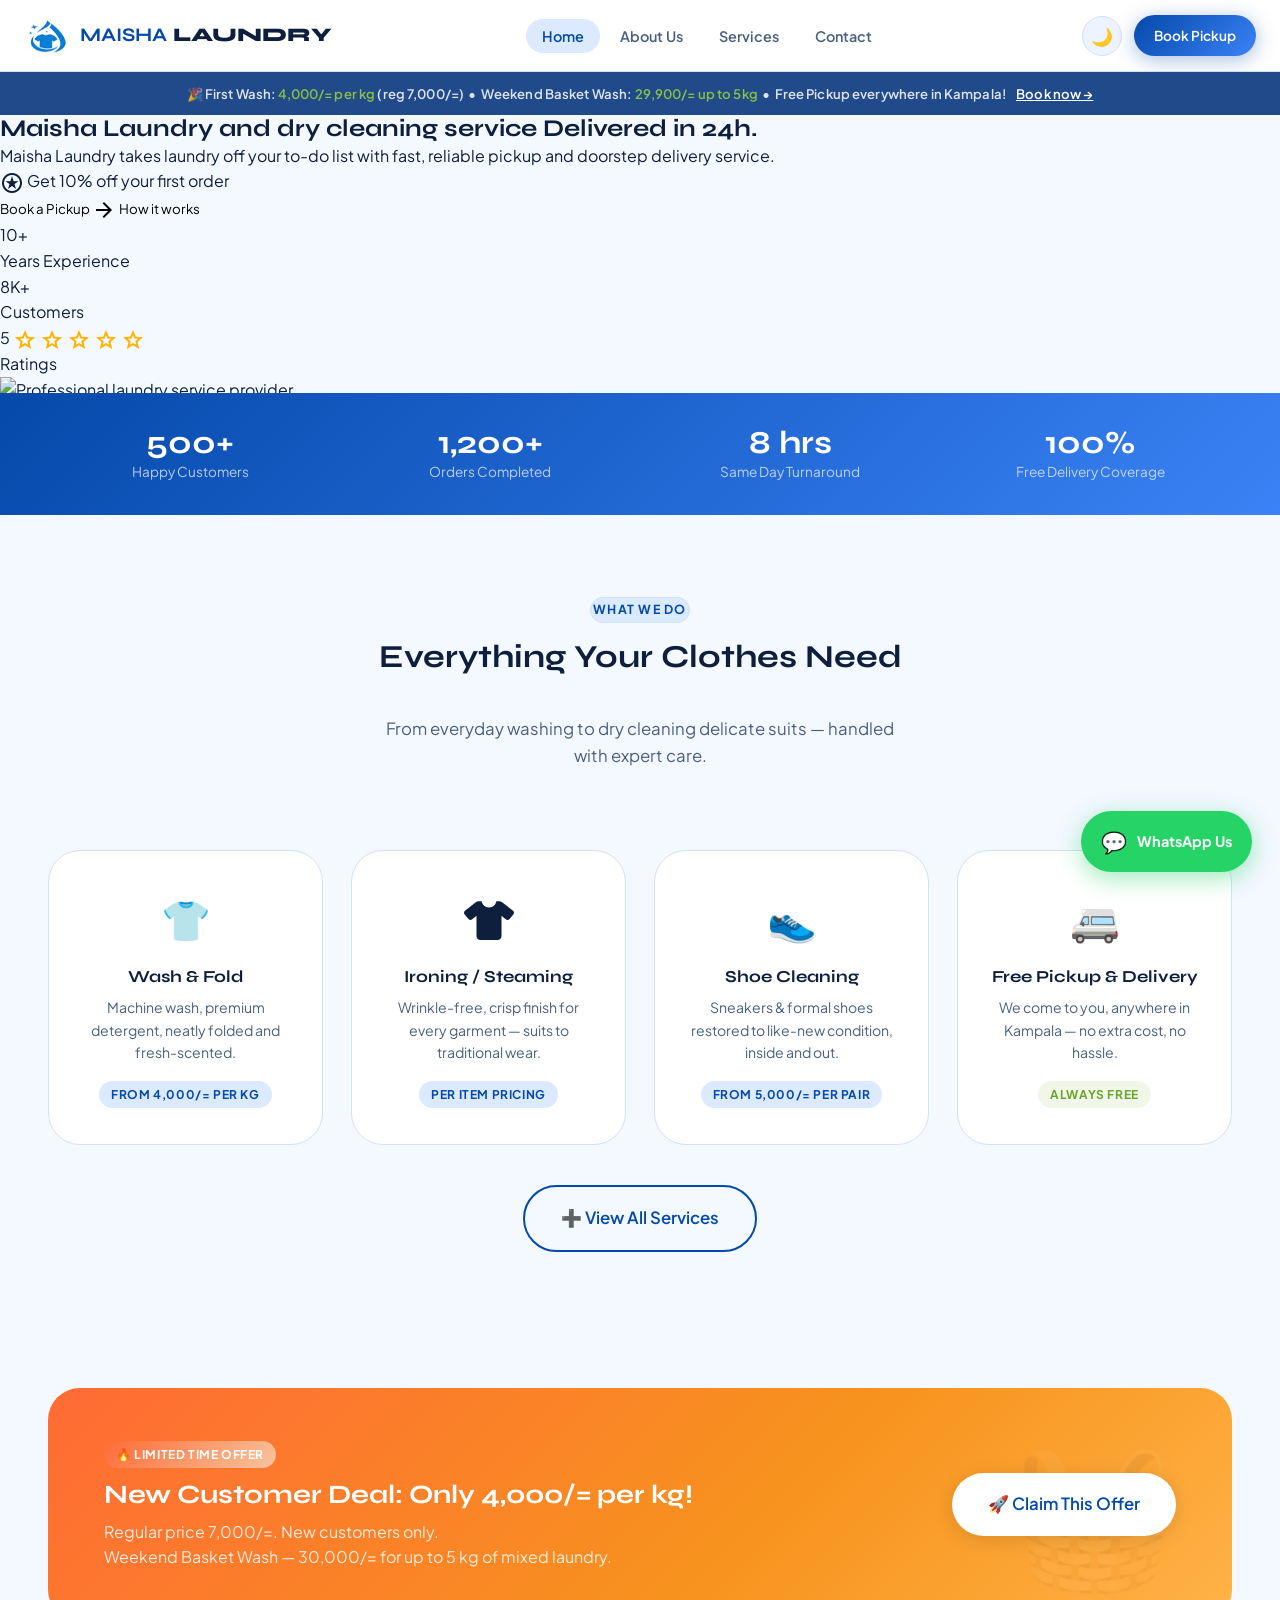
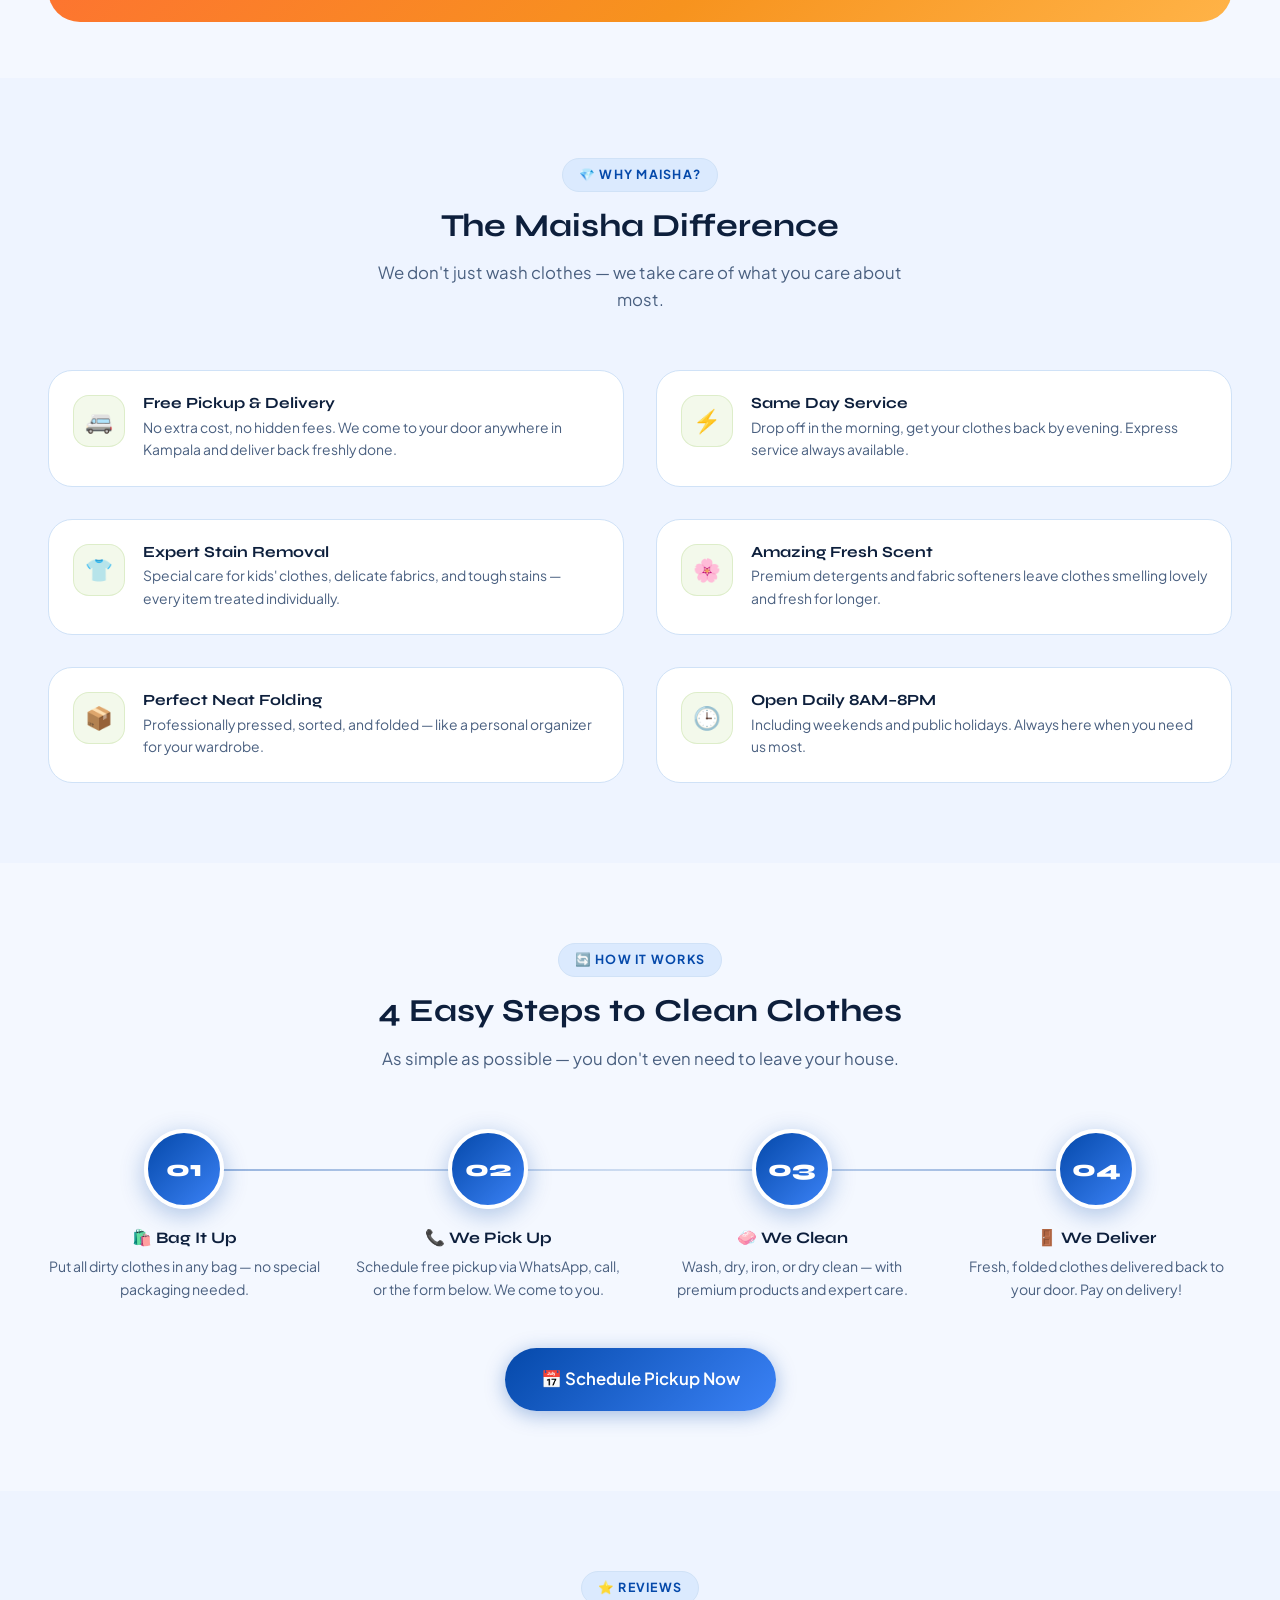
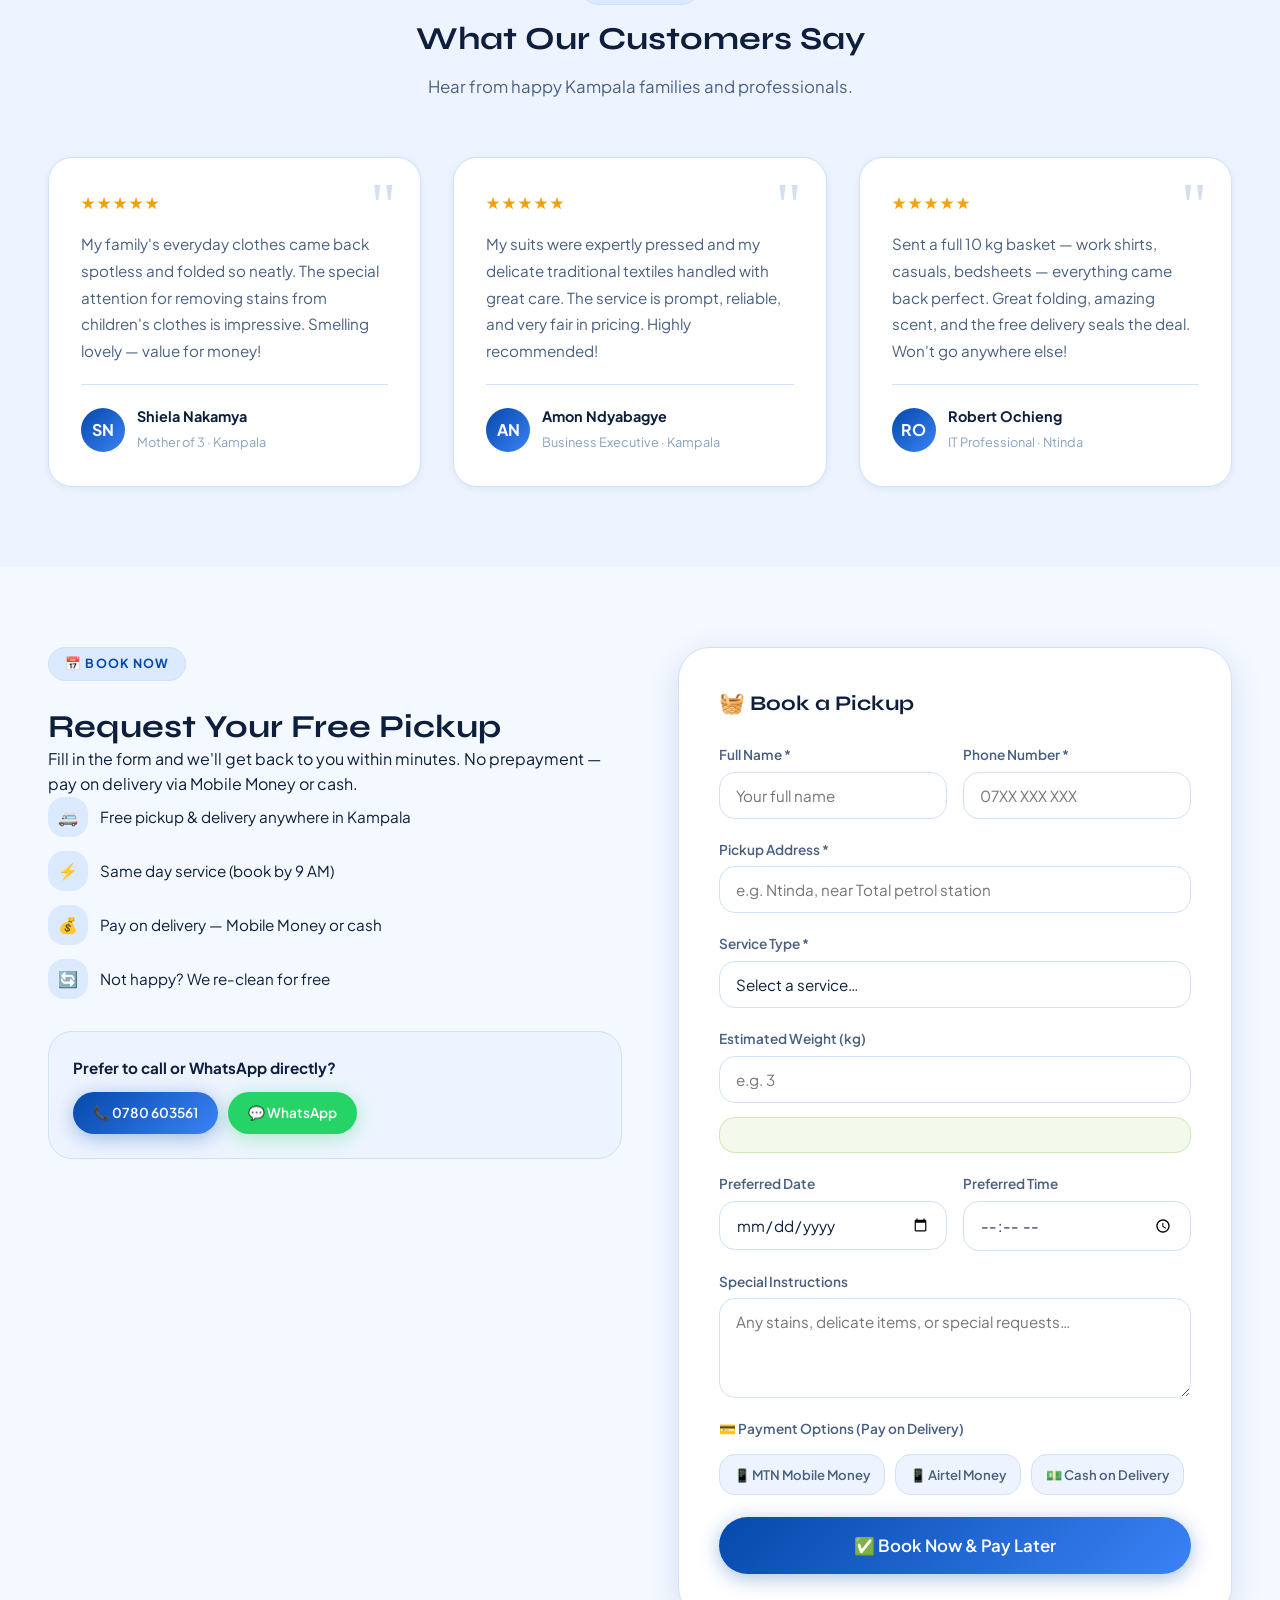
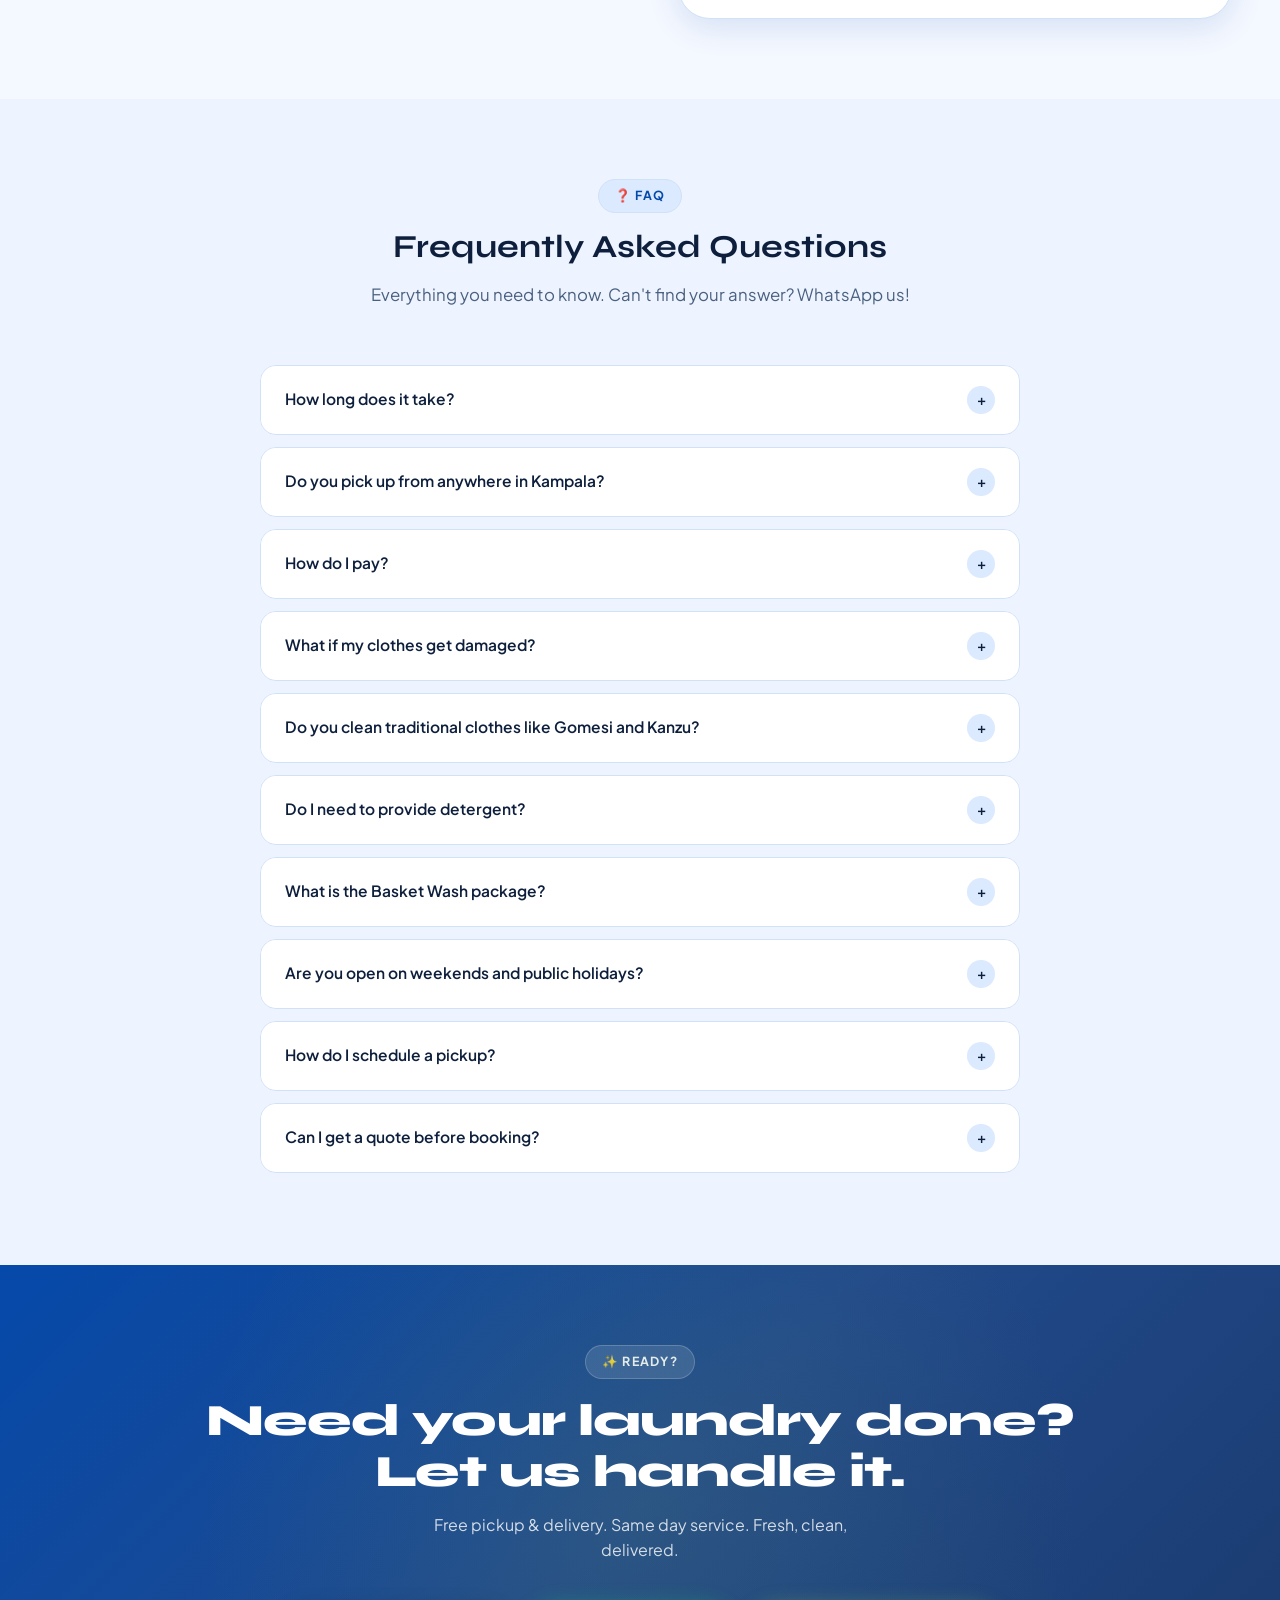
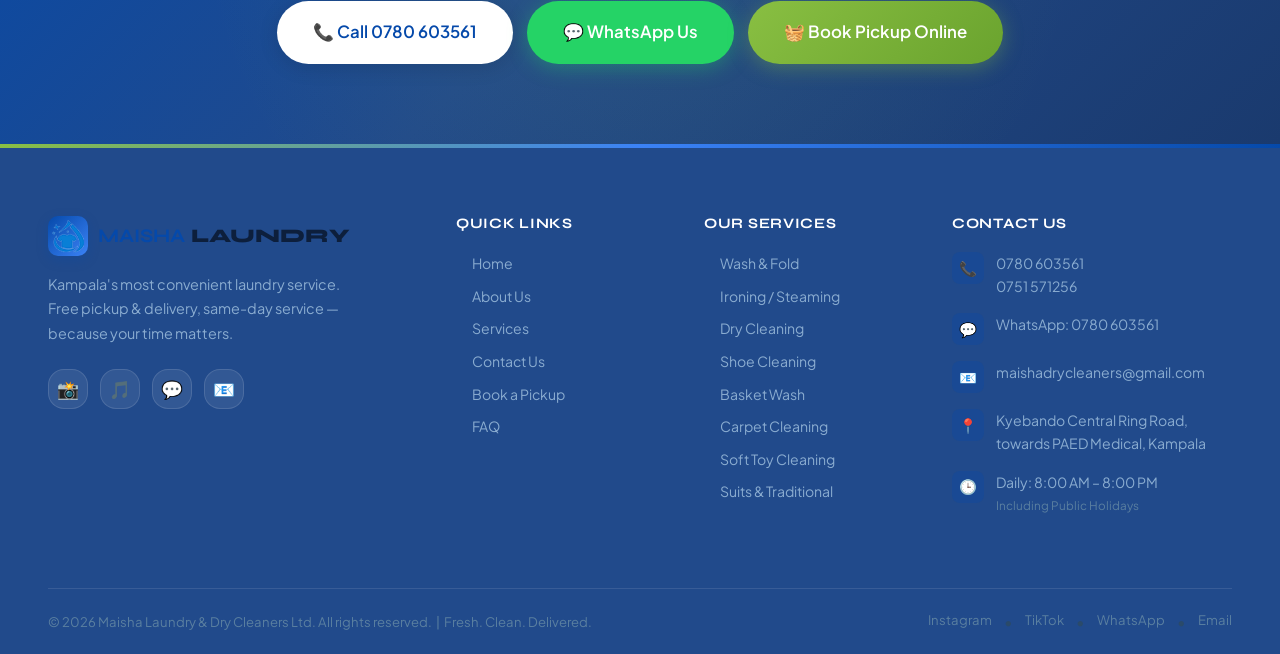
==== commit fda8ca0d: "added tailwind css to modify the hero section in the home page and also ensure responsiveness" ====
--- a/maisha-laundry/index.html
+++ b/maisha-laundry/index.html
@@ -29,6 +29,136 @@
       rel="stylesheet"
       href="https://cdnjs.cloudflare.com/ajax/libs/font-awesome/6.0.0-beta3/css/all.min.css"
     />
+
+    <!-- To facilitate tailwindcss to allow proper functionality -->
+    <script src="https://cdn.tailwindcss.com?plugins=forms,container-queries"></script>
+    <link
+      href="https://fonts.googleapis.com/css2?family=Plus+Jakarta+Sans:wght@400;600;700;800&family=Material+Symbols+Outlined:wght,FILL@100..700,0..1&display=swap"
+      rel="stylesheet"
+    />
+    <link
+      href="https://fonts.googleapis.com/css2?family=Material+Symbols+Outlined:wght,FILL@100..700,0..1&display=swap"
+      rel="stylesheet"
+    />
+    <link
+      href="https://fonts.googleapis.com/css2?family=Plus+Jakarta+Sans:wght@100..900&display=swap"
+      rel="stylesheet"
+    />
+
+    <!-- To facilitate tailwindcss to allow proper functionality -->
+     <!-- to facilitate tailwindcss to allow proper functionality -->
+     <script id="tailwind-config">
+      tailwind.config = {
+        darkMode: "class",
+        theme: {
+          extend: {
+            colors: {
+              "on-primary-fixed": "#001f26",
+              "on-tertiary-fixed-variant": "#584400",
+              "secondary-container": "#d3e1f6",
+              "surface-container-high": "#e6e8ea",
+              background: "#f7f9fb",
+              "surface-variant": "#e0e3e5",
+              "on-surface": "#191c1e",
+              "on-secondary-fixed": "#0f1c2c",
+              "on-tertiary-container": "#564200",
+              "secondary-fixed": "#d6e4f9",
+              "on-primary-container": "#004b5a",
+              "on-tertiary-fixed": "#241a00",
+              "surface-tint": "#00687b",
+              secondary: "#525f71",
+              "surface-container-low": "#f2f4f6",
+              "on-primary-fixed-variant": "#004e5d",
+              tertiary: "#755b00",
+              "inverse-on-surface": "#eff1f3",
+              "on-secondary": "#ffffff",
+              error: "#ba1a1a",
+              "surface-dim": "#d8dadc",
+              "surface-container-highest": "#e0e3e5",
+              "inverse-primary": "#44d7f9",
+              outline: "#6c797d",
+              "on-surface-variant": "#3c494d",
+              "error-container": "#ffdad6",
+              "tertiary-fixed": "#ffdf90",
+              "surface-bright": "#f7f9fb",
+              "surface-container-lowest": "#ffffff",
+              "tertiary-container": "#daac10",
+              "tertiary-fixed-dim": "#f0c12c",
+              "on-primary": "#ffffff",
+              "outline-variant": "#bbc9cd",
+              "on-secondary-container": "#566475",
+              "on-error": "#ffffff",
+              surface: "#f7f9fb",
+              "secondary-fixed-dim": "#bac8dc",
+              "primary-fixed": "#aeecff",
+              "primary-container": "#1cc2e3",
+              "on-error-container": "#93000a",
+              "on-secondary-fixed-variant": "#3a4859",
+              "on-background": "#191c1e",
+              "on-tertiary": "#ffffff",
+              "primary-fixed-dim": "#44d7f9",
+              "surface-container": "#eceef0",
+              primary: "#00687b",
+              "inverse-surface": "#2d3133",
+            },
+            borderRadius: {
+              DEFAULT: "0.25rem",
+              lg: "0.5rem",
+              xl: "0.75rem",
+              full: "9999px",
+            },
+            spacing: {
+              gutter: "24px",
+              "container-max": "1200px",
+              "section-padding": "80px",
+              base: "8px",
+              "margin-mobile": "16px",
+            },
+            fontFamily: {
+              "headline-md": ["Plus Jakarta Sans"],
+              "body-lg": ["Plus Jakarta Sans"],
+              "headline-xl": ["Plus Jakarta Sans"],
+              "headline-lg": ["Plus Jakarta Sans"],
+              "stat-value": ["Plus Jakarta Sans"],
+              "headline-lg-mobile": ["Plus Jakarta Sans"],
+              "label-bold": ["Plus Jakarta Sans"],
+              "body-md": ["Plus Jakarta Sans"],
+            },
+            fontSize: {
+              "headline-md": ["24px", { lineHeight: "1.4", fontWeight: "600" }],
+              "body-lg": ["18px", { lineHeight: "1.6", fontWeight: "400" }],
+              "headline-xl": [
+                "56px",
+                {
+                  lineHeight: "1.1",
+                  letterSpacing: "-0.02em",
+                  fontWeight: "800",
+                },
+              ],
+              "headline-lg": [
+                "40px",
+                {
+                  lineHeight: "1.2",
+                  letterSpacing: "-0.01em",
+                  fontWeight: "700",
+                },
+              ],
+              "stat-value": ["28px", { lineHeight: "1", fontWeight: "700" }],
+              "headline-lg-mobile": [
+                "32px",
+                { lineHeight: "1.2", fontWeight: "700" },
+              ],
+              "label-bold": ["14px", { lineHeight: "1.2", fontWeight: "700" }],
+              "body-md": ["16px", { lineHeight: "1.5", fontWeight: "400" }],
+            },
+          },
+        },
+      };
+    </script>
+    <!-- to facilitate tailwindcss to allow proper functionality -->
+
+
+
     <style>
       /* ===== HOME PAGE EXTRA STYLES ===== */
 
@@ -478,7 +608,59 @@
           max-width: 280px;
         }
       }
+       /*<!-- To facilitate tailwindcss to allow proper functionality --> */
+       .material-symbols-outlined {
+        font-variation-settings:
+          "FILL" 0,
+          "wght" 400,
+          "GRAD" 0,
+          "opsz" 24;
+        display: inline-block;
+        vertical-align: middle;
+      }
+      .image-strip-hover {
+        transition: transform 0.6s cubic-bezier(0.22, 1, 0.36, 1);
+      }
+      .image-strip-container:hover .image-strip-hover {
+        transform: scale(1.02);
+      }
+      .carousel-track {
+        display: flex;
+        transition: transform 0.7s cubic-bezier(0.83, 0, 0.17, 1);
+      }
+      .glass-effect {
+        backdrop-filter: blur(8px);
+        background: rgba(255, 255, 255, 0.8);
+      }
+
+      .star-icon-filled {
+        color: #ffb400; /* Gold color for filled stars */
+      }
+
+      @media (max-width: 768px) {
+        .stats-row-mobile {
+          flex-wrap: wrap;
+          justify-content: flex-start;
+          gap: 1.5rem;
+        }
+        .stats-divider {
+          display: none; /* Hides dividers on mobile */
+        }
+        .hero-pill-strip {
+          height: 380px;
+        }
+      }
+
+      @media (max-width: 640px) {
+        .hero-pill-strip {
+          height: 320px;
+        }
+      }
+      /*<!-- To facilitate tailwindcss to allow proper functionality --> */
+      
     </style>
+    
+
   </head>
   <body>
     <!-- nav + footer injected by layout.js -->
@@ -491,114 +673,199 @@
       <a href="contact.html#booking">Book now →</a>
     </div>
 
-    <!-- ===== HERO ===== -->
-    <section class="hero">
-      <div class="hero-slides" aria-hidden="true">
+    <!-- ===== HERO SECTION ===== -->
+     <!-- Hero Section -->
+    <section
+      class="relative pt-32 pb-section-padding px-margin-mobile md:px-gutter max-w-container-max mx-auto overflow-hidden"
+    >
+      <div class="grid grid-cols-1 lg:grid-cols-2 gap-16 items-center">
+        <!-- Left Content -->
+        <div class="z-10">
+          <h1
+            class="font-headline-lg-mobile md:font-headline-xl text-headline-lg-mobile md:text-headline-xl text-on-surface mb-6"
+          >
+            <span class="text-primary-container">Maisha Laundry</span> and dry
+            cleaning service
+            <span class="text-primary-container">Delivered in 24h.</span>
+          </h1>
+          <p
+            class="font-body-lg text-body-lg text-on-surface-variant mb-4 max-w-lg"
+          >
+            Maisha Laundry takes laundry off your to-do list with fast, reliable
+            pickup and doorstep delivery service.
+          </p>
+          <p
+            class="font-label-bold text-label-bold text-tertiary-container mb-10 flex items-center gap-2"
+          >
+            <span class="material-symbols-outlined">stars</span>
+            Get 10% off your first order
+          </p>
+          <div class="flex flex-col sm:flex-row gap-4 mb-16">
+            <button
+              class="bg-primary-container text-on-primary-fixed px-8 py-4 rounded-lg font-label-bold text-label-bold shadow-lg hover:shadow-primary-container/20 transition-all flex items-center justify-center gap-2"
+            >
+              Book a Pickup
+              <span class="material-symbols-outlined">arrow_forward</span>
+            </button>
+            <button
+              class="border-2 border-primary-container text-primary px-8 py-4 rounded-lg font-label-bold text-label-bold hover:bg-primary-container/10 transition-all flex items-center justify-center"
+            >
+              How it works
+            </button>
+          </div>
+          <!-- Stats Row -->
+          <div class="flex items-center gap-8 md:gap-12 stats-row-mobile">
+            <div>
+              <div class="font-stat-value text-stat-value text-on-surface">
+                10+
+              </div>
+              <div
+                class="font-label-bold text-label-bold text-on-surface-variant opacity-70"
+              >
+                Years Experience
+              </div>
+            </div>
+            <div class="w-px h-10 bg-outline-variant"></div>
+            <div>
+              <div class="font-stat-value text-stat-value text-on-surface">
+                8K+
+              </div>
+              <div
+                class="font-label-bold text-label-bold text-on-surface-variant opacity-70"
+              >
+                Customers
+              </div>
+            </div>
+            <div class="w-px h-10 bg-outline-variant"></div>
+            <div>
+              <!-- 5 Star Ratings with REAL STAR ICONS (filled) -->
+              <div class="flex items-center gap-1">
+                <span class="font-stat-value text-stat-value text-on-surface"
+                  >5</span
+                >
+                <span
+                  class="material-symbols-outlined star-icon-filled text-[28px] md:text-[28px]"
+                  >star</span
+                >
+                <span
+                  class="material-symbols-outlined star-icon-filled text-[28px] md:text-[28px]"
+                  >star</span
+                >
+                <span
+                  class="material-symbols-outlined star-icon-filled text-[28px] md:text-[28px]"
+                  >star</span
+                >
+                <span
+                  class="material-symbols-outlined star-icon-filled text-[28px] md:text-[28px]"
+                  >star</span
+                >
+                <span
+                  class="material-symbols-outlined star-icon-filled text-[28px] md:text-[28px]"
+                  >star</span
+                >
+              </div>
+              <div
+                class="font-label-bold text-label-bold text-on-surface-variant opacity-70 mt-1"
+              >
+                Ratings
+              </div>
+            </div>
+          </div>
+        </div>
+        <!-- Right Visual (Vertical Pill Layout) -->
         <div
-          class="hero-slide active"
-          style="
-            background-image: url(&quot;images/hero-slide-1.png&quot;);
-            background-size: cover;
-            background-position: center;
-          "
-        ></div>
-        <div
-          class="hero-slide"
-          style="
-            background-image: url(&quot;images/hero-slide-2.png&quot;);
-            background-size: cover;
-            background-position: center;
-          "
-        ></div>
-        <div
-          class="hero-slide"
-          style="
-            background-image: url(&quot;images/hero-slide-3.png&quot;);
-            background-size: cover;
-            background-position: center;
-          "
-        ></div>
-        <div
-          class="hero-slide"
-          style="
-            background-image: url(&quot;images/hero-slide-4.png&quot;);
-            background-size: cover;
-            background-position: center;
-          "
-        ></div>
-      </div>
-
-      <!-- Dark overlay for better text readability -->
-      <div
-        style="
-          position: absolute;
-          inset: 0;
-          background: rgba(0, 0, 0, 0.5);
-          z-index: 1;
-        "
-      ></div>
-
-      <!-- Floating stat pills (desktop) -->
-      <div class="hero-pills" aria-hidden="true">
-        <div class="hero-pill">
-          <div class="hp-num">500+</div>
-          <div class="hp-lbl">Customers</div>
-        </div>
-        <div class="hero-pill">
-          <div class="hp-num">4.9★</div>
-          <div class="hp-lbl">Rating</div>
-        </div>
-        <div class="hero-pill">
-          <div class="hp-num">8hr</div>
-          <div class="hp-lbl">Same Day</div>
-        </div>
-      </div>
-
-      <div class="hero-dots" aria-label="Carousel navigation">
-        <span class="hero-dot active" aria-label="Slide 1"></span>
-        <span class="hero-dot" aria-label="Slide 2"></span>
-        <span class="hero-dot" aria-label="Slide 3"></span>
-        <span class="hero-dot" aria-label="Slide 4"></span>
-      </div>
-
-      <div
-        class="container hero-content"
-        style="position: relative; z-index: 2"
-      >
-        <div class="hero-live">
-          <span class="dot"></span> Open Daily · 8AM–8PM · Free Delivery
-        </div>
-        <h1 class="display-xl">
-          Maisha Laundry –<br /><span>Fresh. Clean.</span><br />Delivered.
-        </h1>
-        <p class="hero-sub">
-          Free pickup &amp; delivery across Kampala. Your clothes come back
-          spotless, neatly folded, and smelling amazing — same day or express.
-        </p>
-        <div class="hero-btns">
-          <a href="contact.html#booking" class="btn btn-green btn-lg"
-            >🚐 Request Pickup</a
+          class="image-strip-container relative flex justify-center lg:justify-end items-center gap-4 h-[500px] md:h-[600px]"
+        >
+          <div
+            class="w-1/5 h-3/4 bg-surface-container-high rounded-full overflow-hidden image-strip-hover"
           >
-          <a href="tel:+256780603561" class="btn btn-white btn-lg"
-            >📞 Call Us Now</a
+            <img
+              alt=""
+              class="w-full h-full object-cover"
+              data-alt="A vertical pill-shaped slice of a photograph showing a brightly lit professional laundry facility. The image captures clean white washing machines and stacks of fresh linens in the background, bathed in soft, natural light to emphasize cleanliness and efficiency. The overall aesthetic is modern, airy, and professional, aligning with the brand's trustworthy identity."
+              src="https://lh3.googleusercontent.com/aida-public/[base64]"
+            />
+          </div>
+          <div
+            class="w-1/4 h-[90%] bg-surface-container-high rounded-full overflow-hidden image-strip-hover mt-[-10%]"
           >
-          <a
-            href="https://wa.me/256780603561?text=Hello%20Maisha%20Laundry!%20I%27d%20like%20to%20book%20a%20pickup."
-            target="_blank"
-            rel="noopener"
-            class="btn btn-whatsapp btn-lg"
+            <img
+              alt="Professional laundry service provider"
+              class="w-full h-full object-cover"
+              src="https://lh3.googleusercontent.com/aida-public/[base64]"
+            />
+          </div>
+          <div
+            class="w-1/4 h-full bg-surface-container-high rounded-full overflow-hidden image-strip-hover mt-[-5%]"
           >
-            <i class="fab fa-whatsapp"></i> WhatsApp
-          </a>
-        </div>
-        <div class="hero-trust">
-          <div class="ti-item">⚡ Same Day Service</div>
-          <div class="ti-item">🚐 Free Pickup &amp; Delivery</div>
-          <div class="ti-item">⭐ 4.9/5 Rating</div>
-          <div class="ti-item">🔒 Insured &amp; Trusted</div>
+            <img
+              alt=""
+              class="w-full h-full object-cover"
+              data-alt="A central vertical pill-shaped image segment showing a perfectly folded stack of vibrant cyan and deep navy towels. The texture of the high-quality fabric is visible, suggesting premium care and soft comfort. The lighting creates subtle shadows that give depth to the folds, reinforcing the meticulous attention to detail provided by the laundry service."
+              src="https://lh3.googleusercontent.com/aida-public/[base64]"
+            />
+          </div>
+          <div
+            class="w-1/5 h-[85%] bg-surface-container-high rounded-full overflow-hidden image-strip-hover mt-[5%]"
+          >
+            <img
+              alt=""
+              class="w-full h-full object-cover"
+              data-alt="A vertical slice of an image featuring a modern industrial laundry setting. The focus is on the organized, systematic nature of the business, with clear lines and a palette of whites and greys. A professional worker's hands are visible, expertly handling a garment, representing the skilled craftsmanship behind the dry cleaning process. The atmosphere is quiet, focused, and impeccably clean."
+              src="https://lh3.googleusercontent.com/aida-public/[base64]"
+            />
+          </div>
         </div>
       </div>
     </section>
+    <!-- Carousel Section -->
+
+    <script>
+      // Navigation functionality for buttons
+      document.addEventListener("DOMContentLoaded", function () {
+        // "Book a Pickup" button - goes to contact page (booking form)
+        const bookButtons = document.querySelectorAll("button");
+        const bookPickupBtn = Array.from(bookButtons).find(
+          (btn) =>
+            btn.textContent.includes("Book a Pickup") ||
+            btn.textContent.includes("Book"),
+        );
+
+        if (bookPickupBtn) {
+          bookPickupBtn.addEventListener("click", function (e) {
+            window.location.href = "contact.html";
+          });
+        }
+
+        // "How it works" button - scrolls to how-it-works section or goes to about page
+        const howItWorksBtn = Array.from(bookButtons).find((btn) =>
+          btn.textContent.includes("How it works"),
+        );
+
+        if (howItWorksBtn) {
+          howItWorksBtn.addEventListener("click", function (e) {
+            // Check if there's a how-it-works section on the page
+            const howItWorksSection = document.getElementById("how-it-works");
+            if (howItWorksSection) {
+              howItWorksSection.scrollIntoView({ behavior: "smooth" });
+            } else {
+              // Fallback: go to about page
+              window.location.href = "about.html";
+            }
+          });
+        }
+
+        // Optional: Add "Get 10% off" promo click handler
+        const promoElement = document.querySelector(".flex.items-center.gap-2");
+        if (promoElement && promoElement.textContent.includes("10% off")) {
+          promoElement.style.cursor = "pointer";
+          promoElement.addEventListener("click", function () {
+            window.location.href = "contact.html?promo=first10";
+          });
+        }
+      });
+    </script>
+    <!-- ===== End of hero section ===== -->
     <!-- ===== STATS BAR ===== -->
     <div class="stats-bar" role="region" aria-label="Key stats">
       <div class="container">
--- a/maisha-laundry/css/style.css
+++ b/maisha-laundry/css/style.css
@@ -1628,3 +1628,4 @@
     padding-right: 16px !important;
   }
 }
+
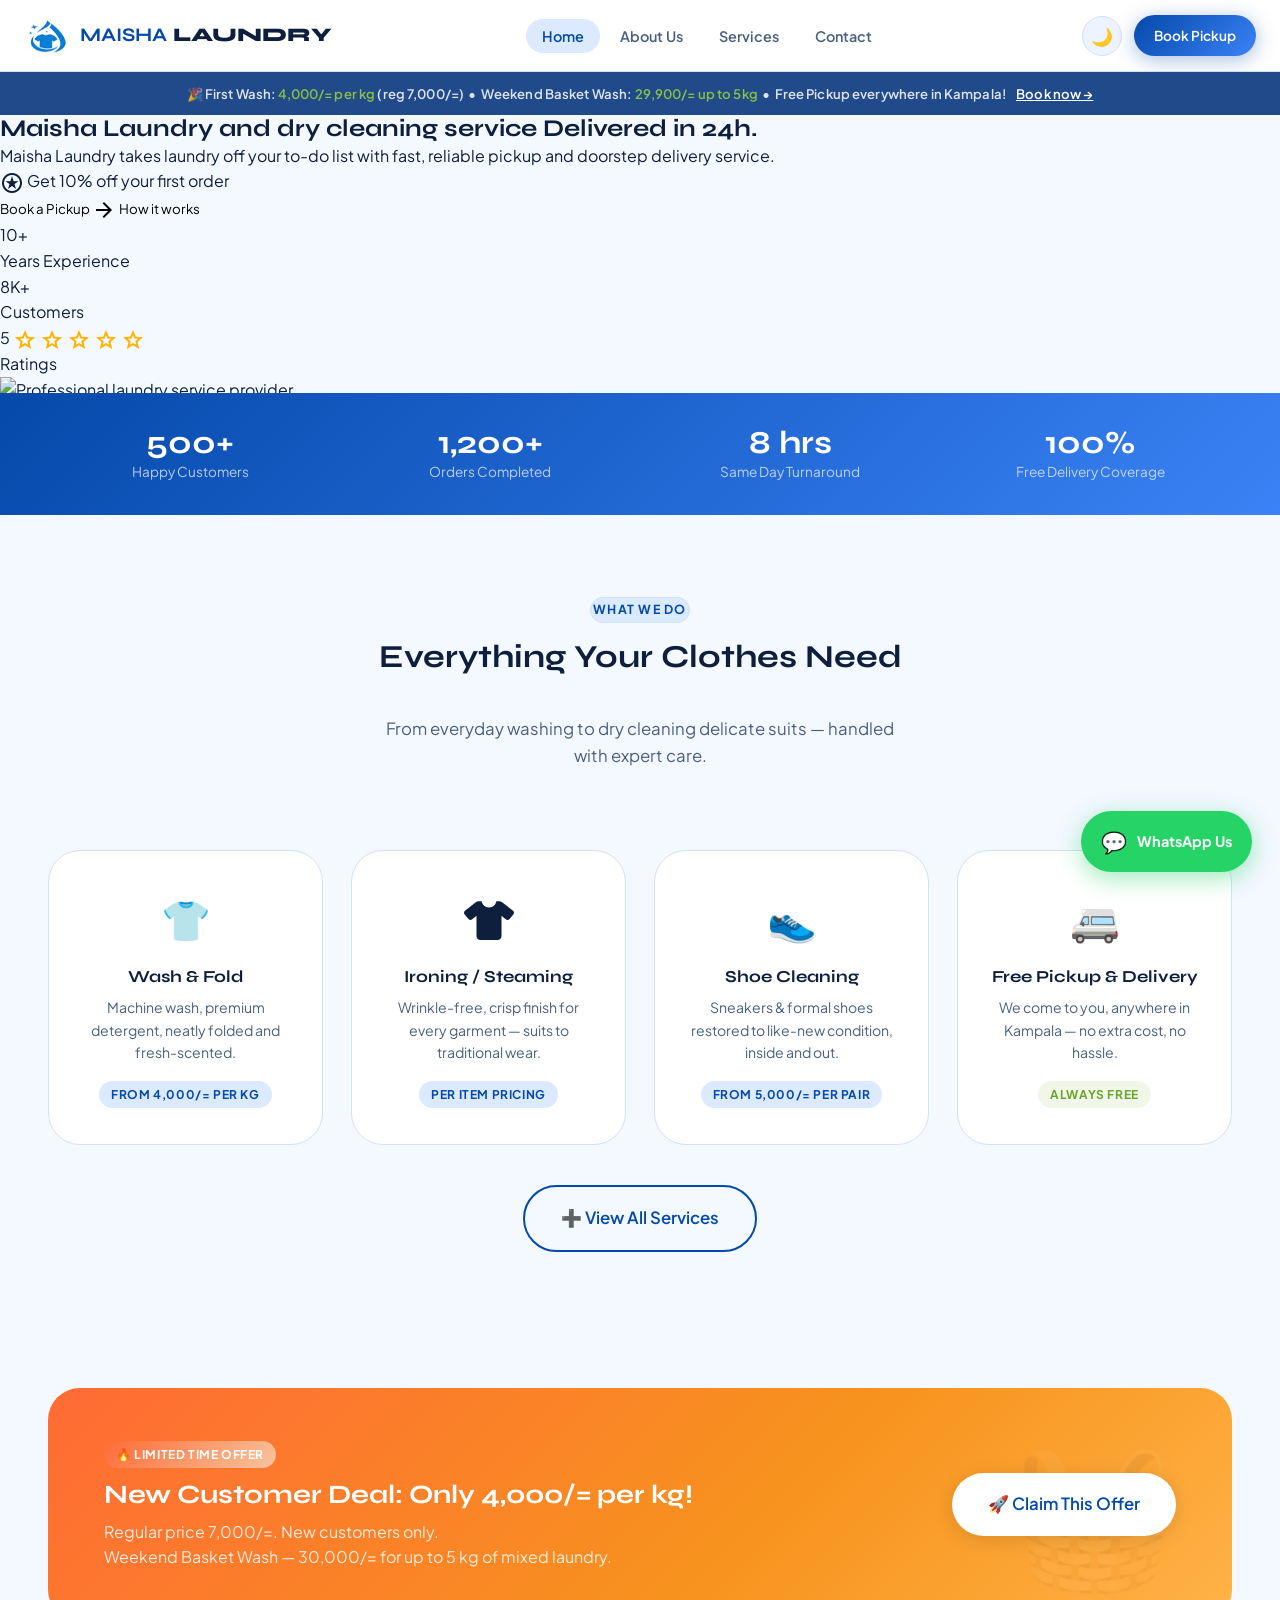
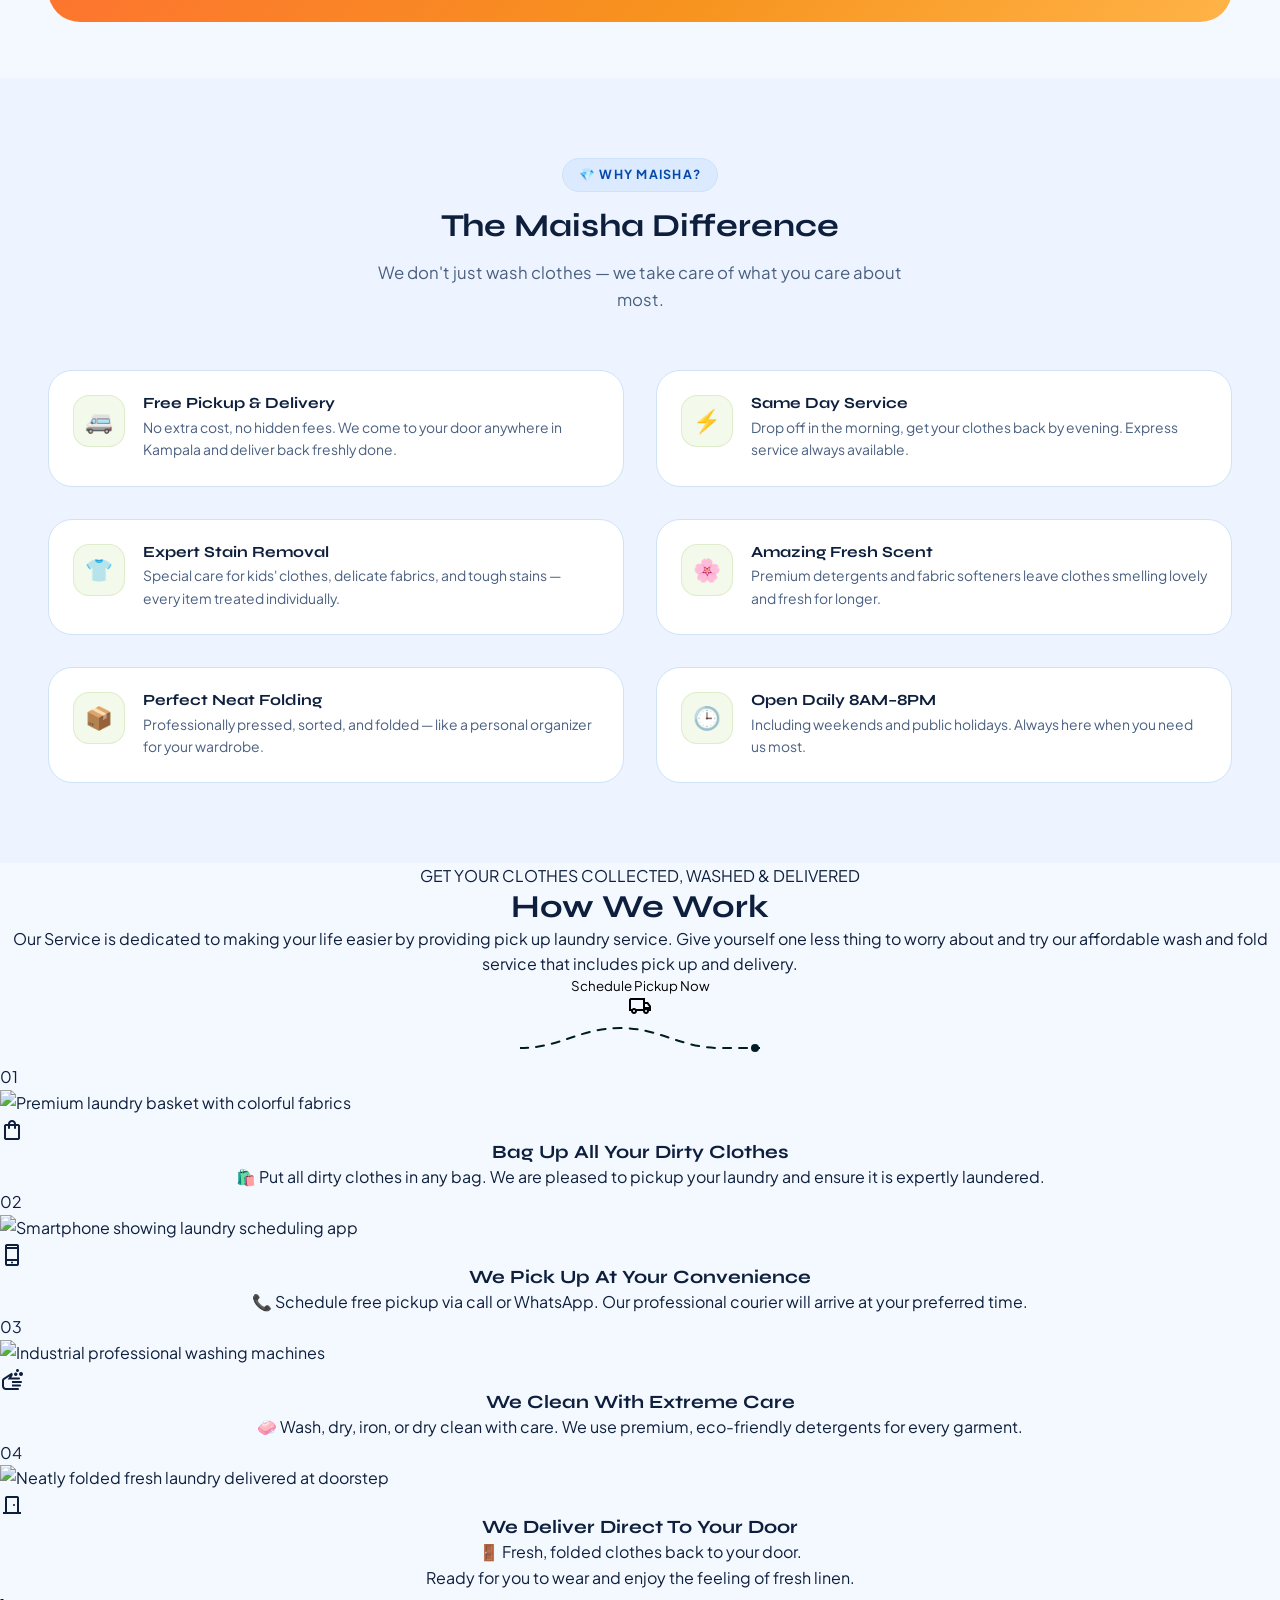
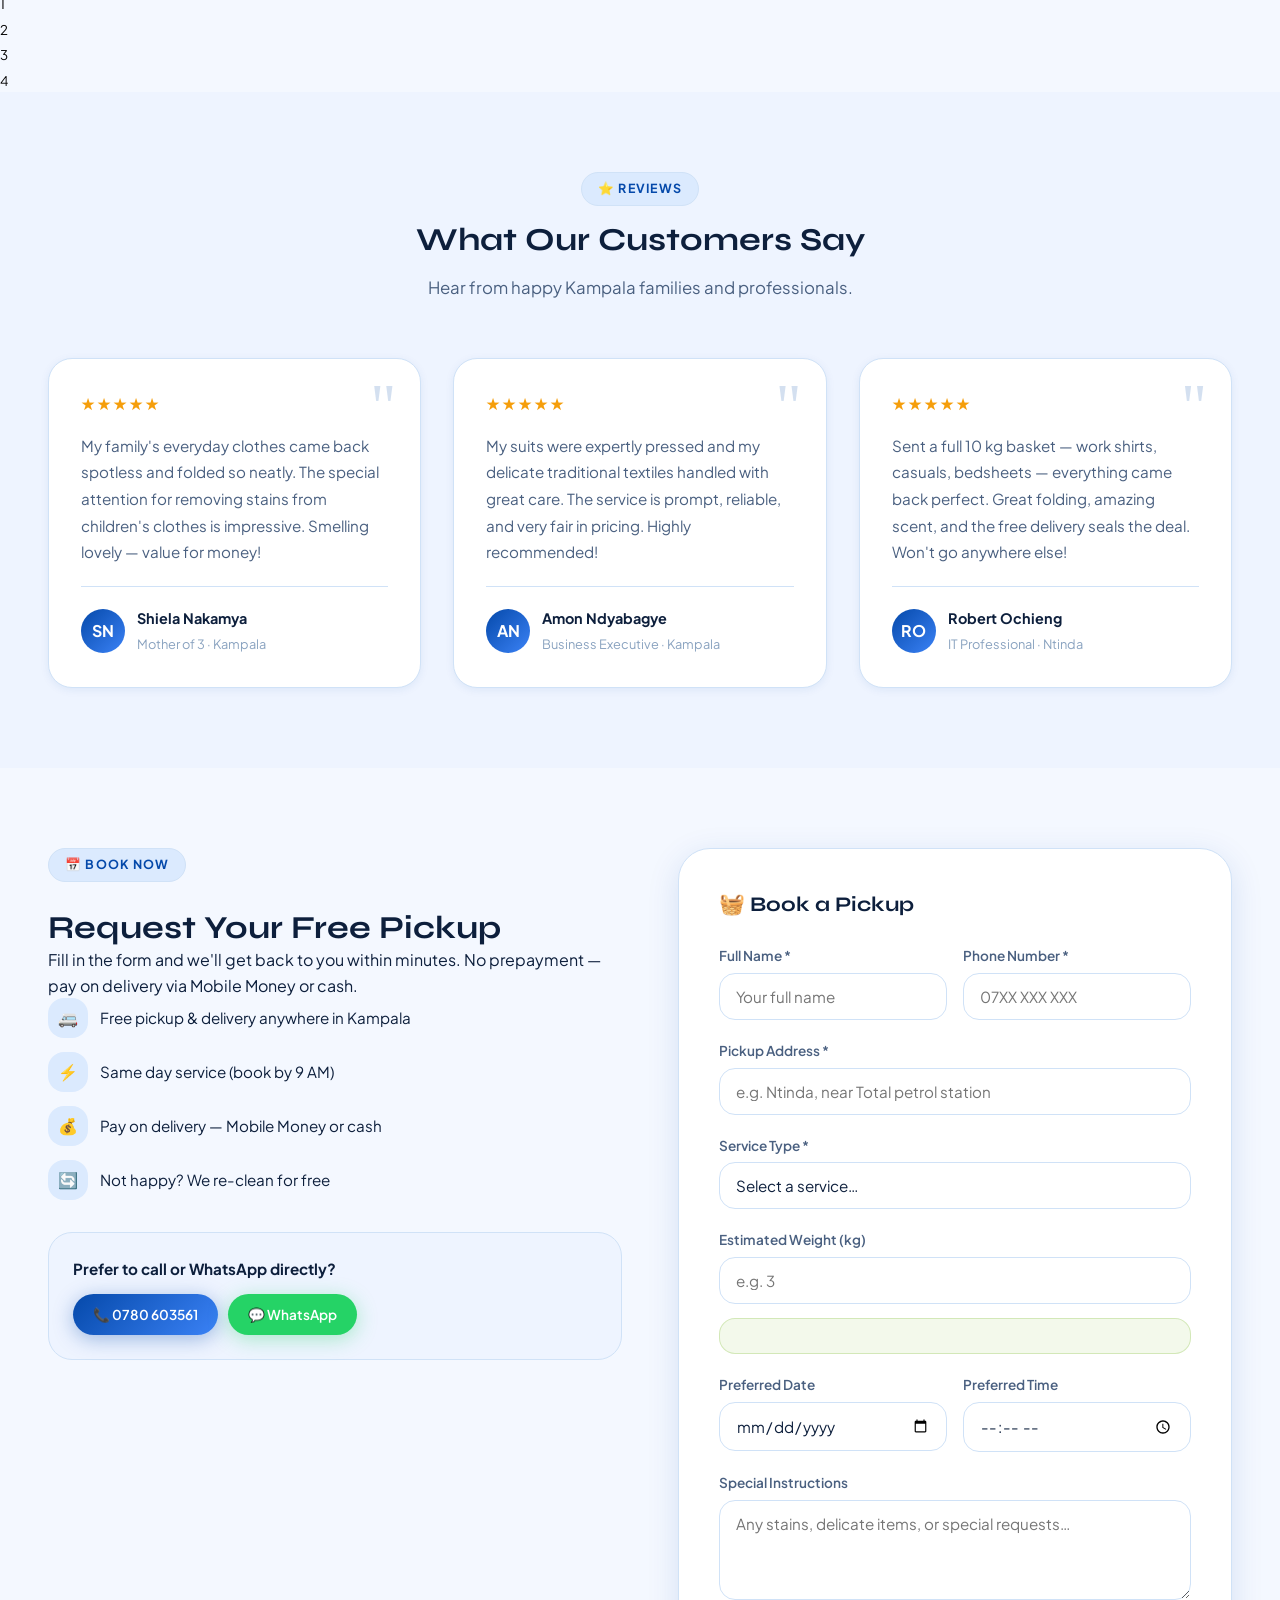
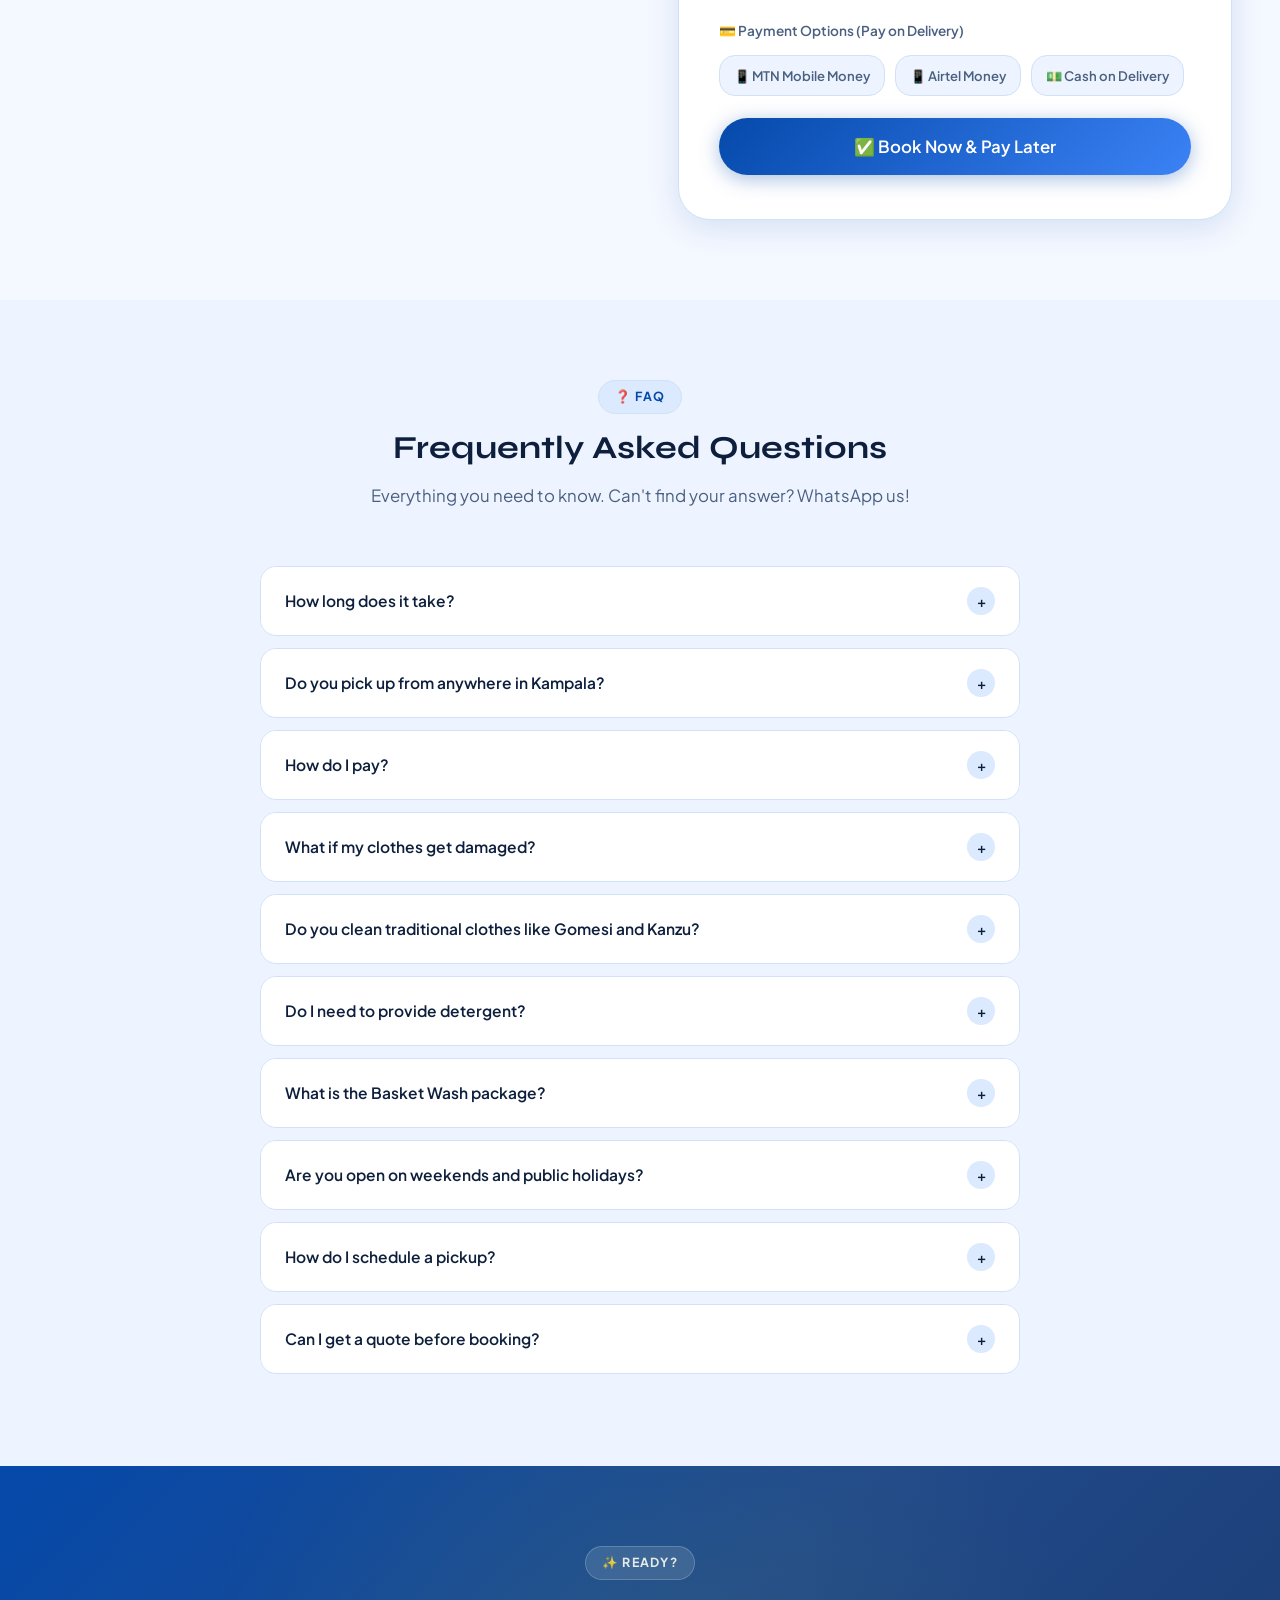
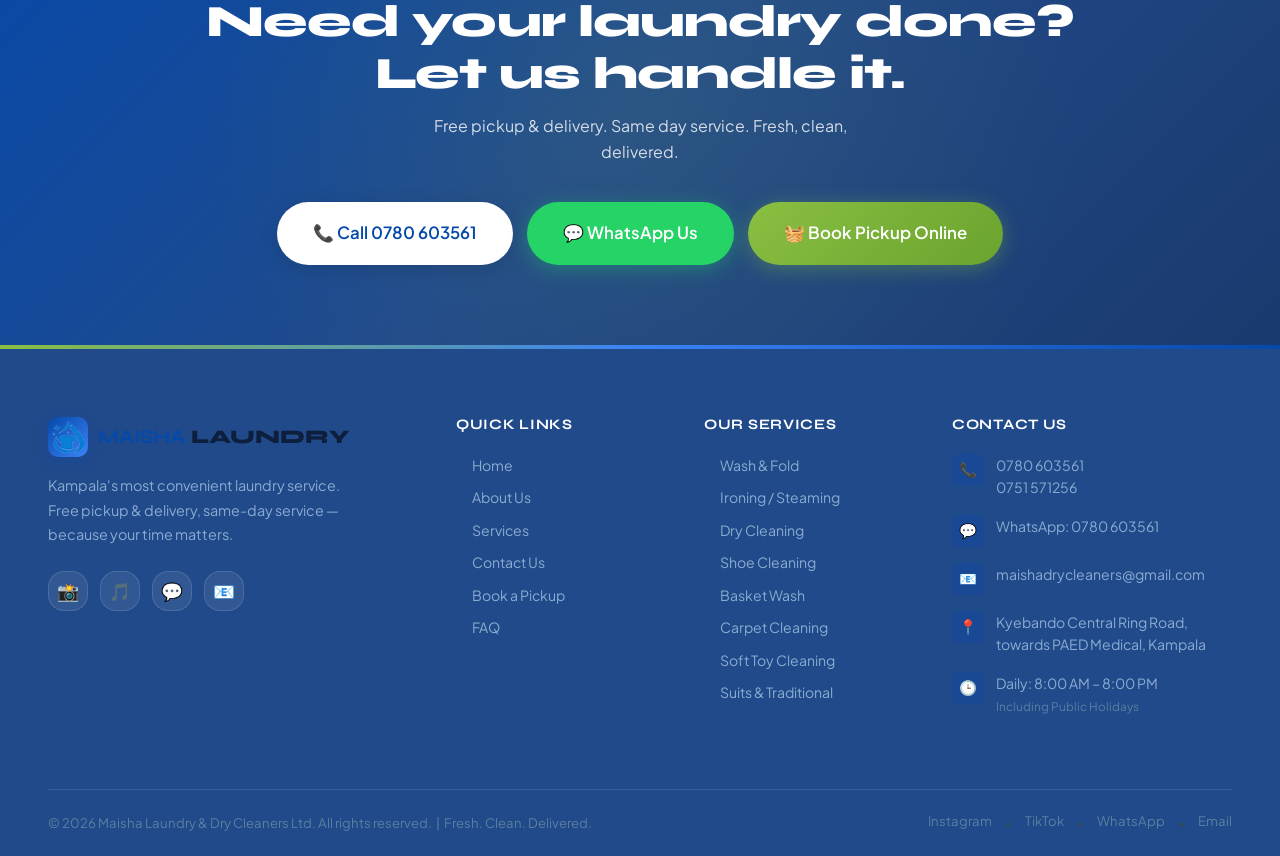
==== commit 9e79921e: "created a work.html fill that contains code for the how it works section in the home page" ====
--- a/maisha-laundry/index.html
+++ b/maisha-laundry/index.html
@@ -46,8 +46,8 @@
     />
 
     <!-- To facilitate tailwindcss to allow proper functionality -->
-     <!-- to facilitate tailwindcss to allow proper functionality -->
-     <script id="tailwind-config">
+    <!-- to facilitate tailwindcss to allow proper functionality -->
+    <script id="tailwind-config">
       tailwind.config = {
         darkMode: "class",
         theme: {
@@ -157,8 +157,6 @@
     </script>
     <!-- to facilitate tailwindcss to allow proper functionality -->
 
-
-
     <style>
       /* ===== HOME PAGE EXTRA STYLES ===== */
 
@@ -608,8 +606,8 @@
           max-width: 280px;
         }
       }
-       /*<!-- To facilitate tailwindcss to allow proper functionality --> */
-       .material-symbols-outlined {
+      /*<!-- To facilitate tailwindcss to allow proper functionality --> */
+      .material-symbols-outlined {
         font-variation-settings:
           "FILL" 0,
           "wght" 400,
@@ -657,10 +655,7 @@
         }
       }
       /*<!-- To facilitate tailwindcss to allow proper functionality --> */
-      
     </style>
-    
-
   </head>
   <body>
     <!-- nav + footer injected by layout.js -->
@@ -674,7 +669,7 @@
     </div>
 
     <!-- ===== HERO SECTION ===== -->
-     <!-- Hero Section -->
+    <!-- Hero Section -->
     <section
       class="relative pt-32 pb-section-padding px-margin-mobile md:px-gutter max-w-container-max mx-auto overflow-hidden"
     >
@@ -1053,57 +1048,10 @@
       </div>
     </section>
 
-    <!-- ===== HOW IT WORKS ===== -->
-    <section class="section-pad">
-      <div class="container">
-        <div class="section-header reveal">
-          <div class="section-label">🔄 How It Works</div>
-          <h2 class="display-md">4 Easy Steps to Clean Clothes</h2>
-          <p>
-            As simple as possible — you don't even need to leave your house.
-          </p>
-        </div>
-        <div class="steps-grid">
-          <div class="step-card reveal reveal-delay-1">
-            <div class="step-number">01</div>
-            <h4>🛍️ Bag It Up</h4>
-            <p>
-              Put all dirty clothes in any bag — no special packaging needed.
-            </p>
-          </div>
-          <div class="step-card reveal reveal-delay-2">
-            <div class="step-number">02</div>
-            <h4>📞 We Pick Up</h4>
-            <p>
-              Schedule free pickup via WhatsApp, call, or the form below. We
-              come to you.
-            </p>
-          </div>
-          <div class="step-card reveal reveal-delay-3">
-            <div class="step-number">03</div>
-            <h4>🧼 We Clean</h4>
-            <p>
-              Wash, dry, iron, or dry clean — with premium products and expert
-              care.
-            </p>
-          </div>
-          <div class="step-card reveal reveal-delay-4">
-            <div class="step-number">04</div>
-            <h4>🚪 We Deliver</h4>
-            <p>
-              Fresh, folded clothes delivered back to your door. Pay on
-              delivery!
-            </p>
-          </div>
-        </div>
-        <div style="text-align: center; margin-top: 48px" class="reveal">
-          <a href="contact.html#booking" class="btn btn-primary btn-lg"
-            >📅 Schedule Pickup Now</a
-          >
-        </div>
-      </div>
-    </section>
-
+    <!-- ===== HOW IT WORKS SECTION (LOADED FROM works.html) ===== -->
+    <div id="how-it-works-container" class="how-it-works-wrapper"></div>
+
+   
     <!-- ===== TESTIMONIALS ===== -->
     <section class="section-pad why-bg">
       <div class="container">
@@ -1555,6 +1503,138 @@
       </div>
     </section>
 
+    <!-- ===== How it works code -->
+    <script>
+      // Fetch and include works.html content
+      document.addEventListener("DOMContentLoaded", function () {
+        const howItWorksContainer = document.getElementById(
+          "how-it-works-container",
+        );
+
+        if (howItWorksContainer) {
+          fetch("works.html")
+            .then((response) => {
+              if (!response.ok) {
+                throw new Error(`HTTP error! status: ${response.status}`);
+              }
+              return response.text();
+            })
+            .then((html) => {
+              // Extract only the main content we want (the How It Works section)
+              const parser = new DOMParser();
+              const doc = parser.parseFromString(html, "text/html");
+
+              // Get the main content from works.html (the <main> tag content)
+              const mainContent = doc.querySelector("main");
+
+              if (mainContent) {
+                // Clean up any conflicting classes/styles
+                mainContent.classList.add("loaded-works-content");
+                howItWorksContainer.appendChild(mainContent);
+
+                // Re-initialize the step functionality for the loaded content
+                initializeWorksSteps();
+              } else {
+                // Fallback: just show a message
+                howItWorksContainer.innerHTML =
+                  '<div class="container text-center py-12">Unable to load content. <a href="works.html" class="text-primary">View How It Works →</a></div>';
+              }
+            })
+            .catch((error) => {
+              console.error("Error loading works.html:", error);
+              howItWorksContainer.innerHTML =
+                '<div class="container text-center py-12">Unable to load content. <a href="works.html" class="text-primary">View How It Works →</a></div>';
+            });
+        }
+      });
+
+      function initializeWorksSteps() {
+        // Re-create the step functionality for the dynamically loaded content
+        if (typeof window.goToStep === "undefined") {
+          // Define the function if it doesn't exist
+          window.goToStep = function (stepNumber) {
+            const steps = document.querySelectorAll(
+              "#how-it-works-container .step-content",
+            );
+            const buttons = document.querySelectorAll(
+              "#how-it-works-container .step-btn",
+            );
+
+            if (!steps.length) return;
+
+            steps.forEach((step) => {
+              step.classList.add("opacity-0", "hidden");
+              step.classList.remove("opacity-100");
+            });
+
+            buttons.forEach((btn) => {
+              btn.classList.remove(
+                "bg-secondary",
+                "text-white",
+                "border-secondary",
+              );
+              btn.classList.add(
+                "border-outline-variant",
+                "text-outline-variant",
+              );
+            });
+
+            const activeStep = document.querySelector(
+              `#how-it-works-container #step-0${stepNumber}`,
+            );
+            if (activeStep) {
+              activeStep.classList.remove("hidden");
+              setTimeout(() => {
+                activeStep.classList.remove("opacity-0");
+                activeStep.classList.add("opacity-100");
+              }, 10);
+            }
+
+            const activeButton = document.querySelector(
+              `#how-it-works-container .step-btn[data-step="${stepNumber}"]`,
+            );
+            if (activeButton) {
+              activeButton.classList.add(
+                "bg-secondary",
+                "text-white",
+                "border-secondary",
+              );
+              activeButton.classList.remove(
+                "border-outline-variant",
+                "text-outline-variant",
+              );
+            }
+          };
+        }
+
+        // Initialize the first step
+        setTimeout(() => {
+          if (typeof window.goToStep === "function") {
+            window.goToStep(1);
+          }
+
+          // Set up auto-rotation
+          let currentStep = 1;
+          const totalSteps = 4;
+          let rotationInterval = setInterval(() => {
+            currentStep = currentStep === totalSteps ? 1 : currentStep + 1;
+            if (typeof window.goToStep === "function") {
+              window.goToStep(currentStep);
+            }
+          }, 5000);
+
+          // Pause rotation on button click
+          document
+            .querySelectorAll("#how-it-works-container .step-btn")
+            .forEach((btn) => {
+              btn.addEventListener("click", () => {
+                clearInterval(rotationInterval);
+              });
+            });
+        }, 100);
+      }
+    </script>
+
     <script src="js/layout.js"></script>
     <script src="js/main.js"></script>
   </body>
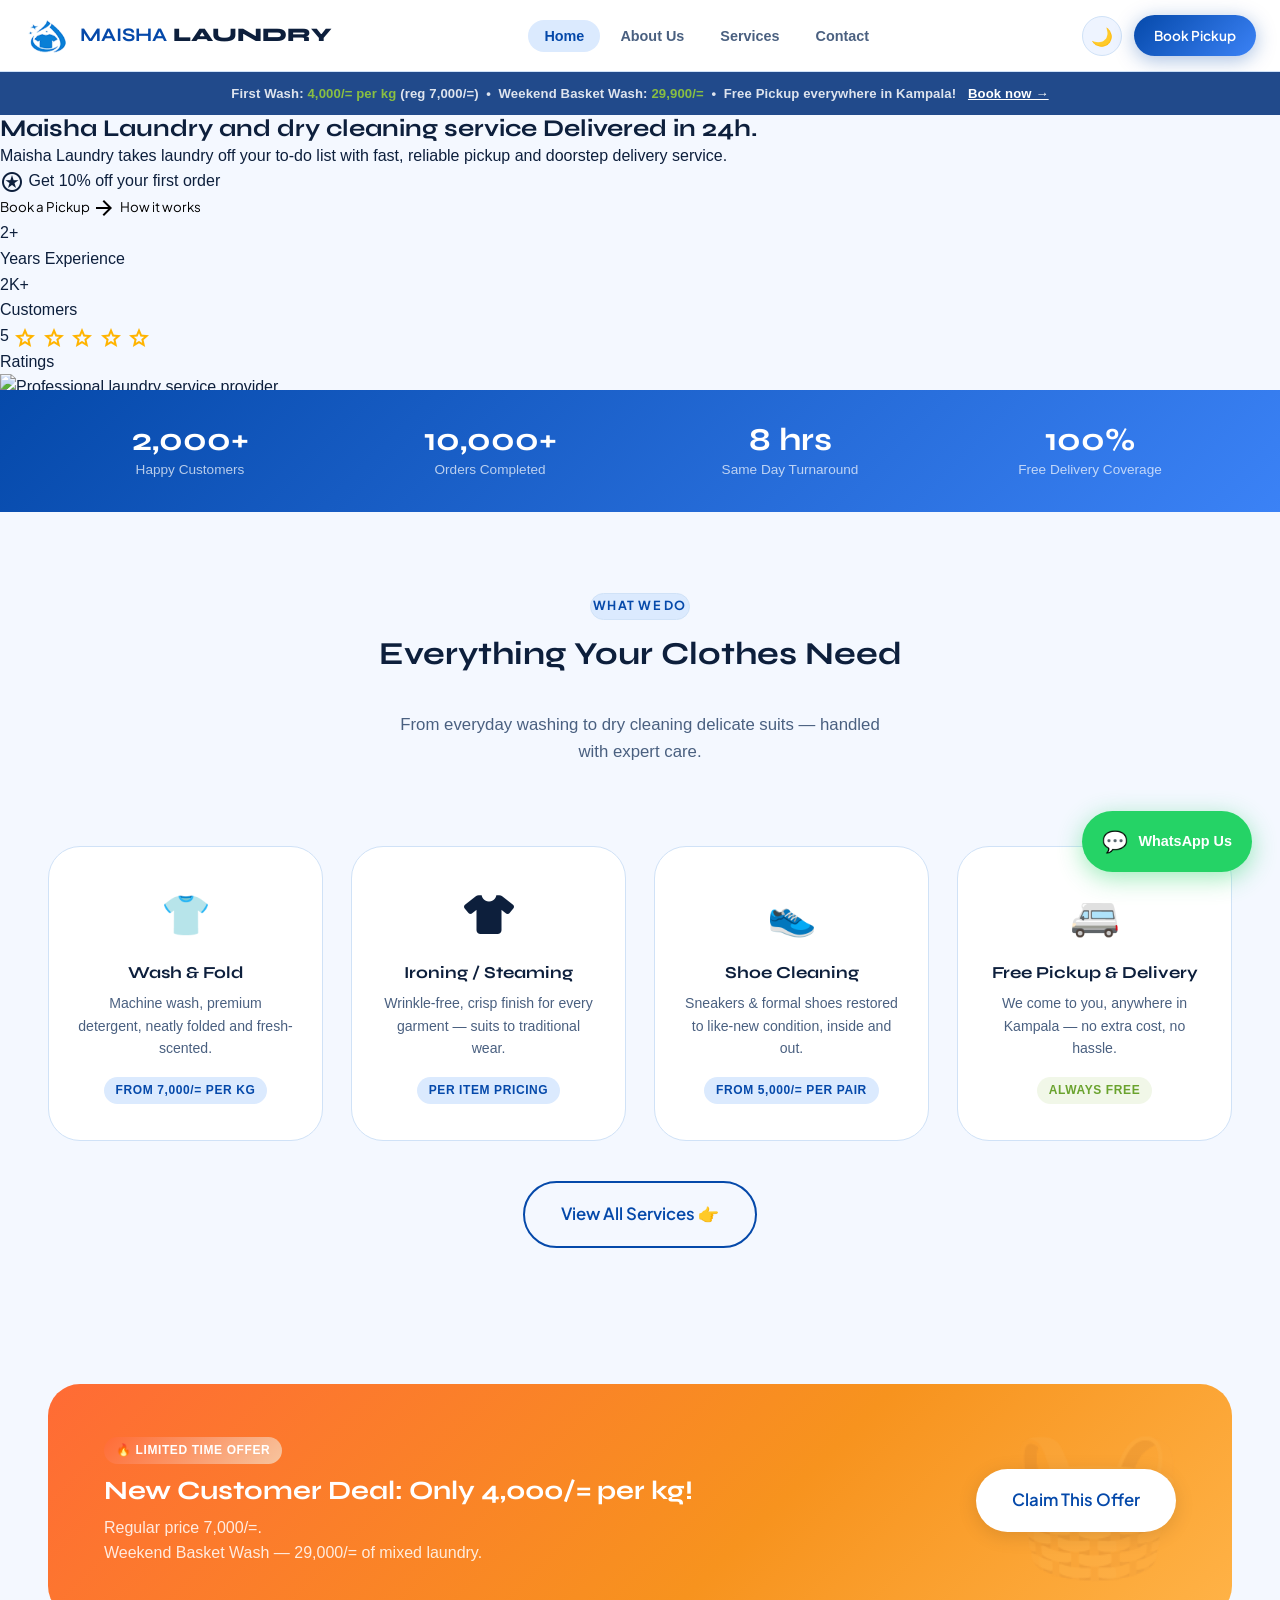
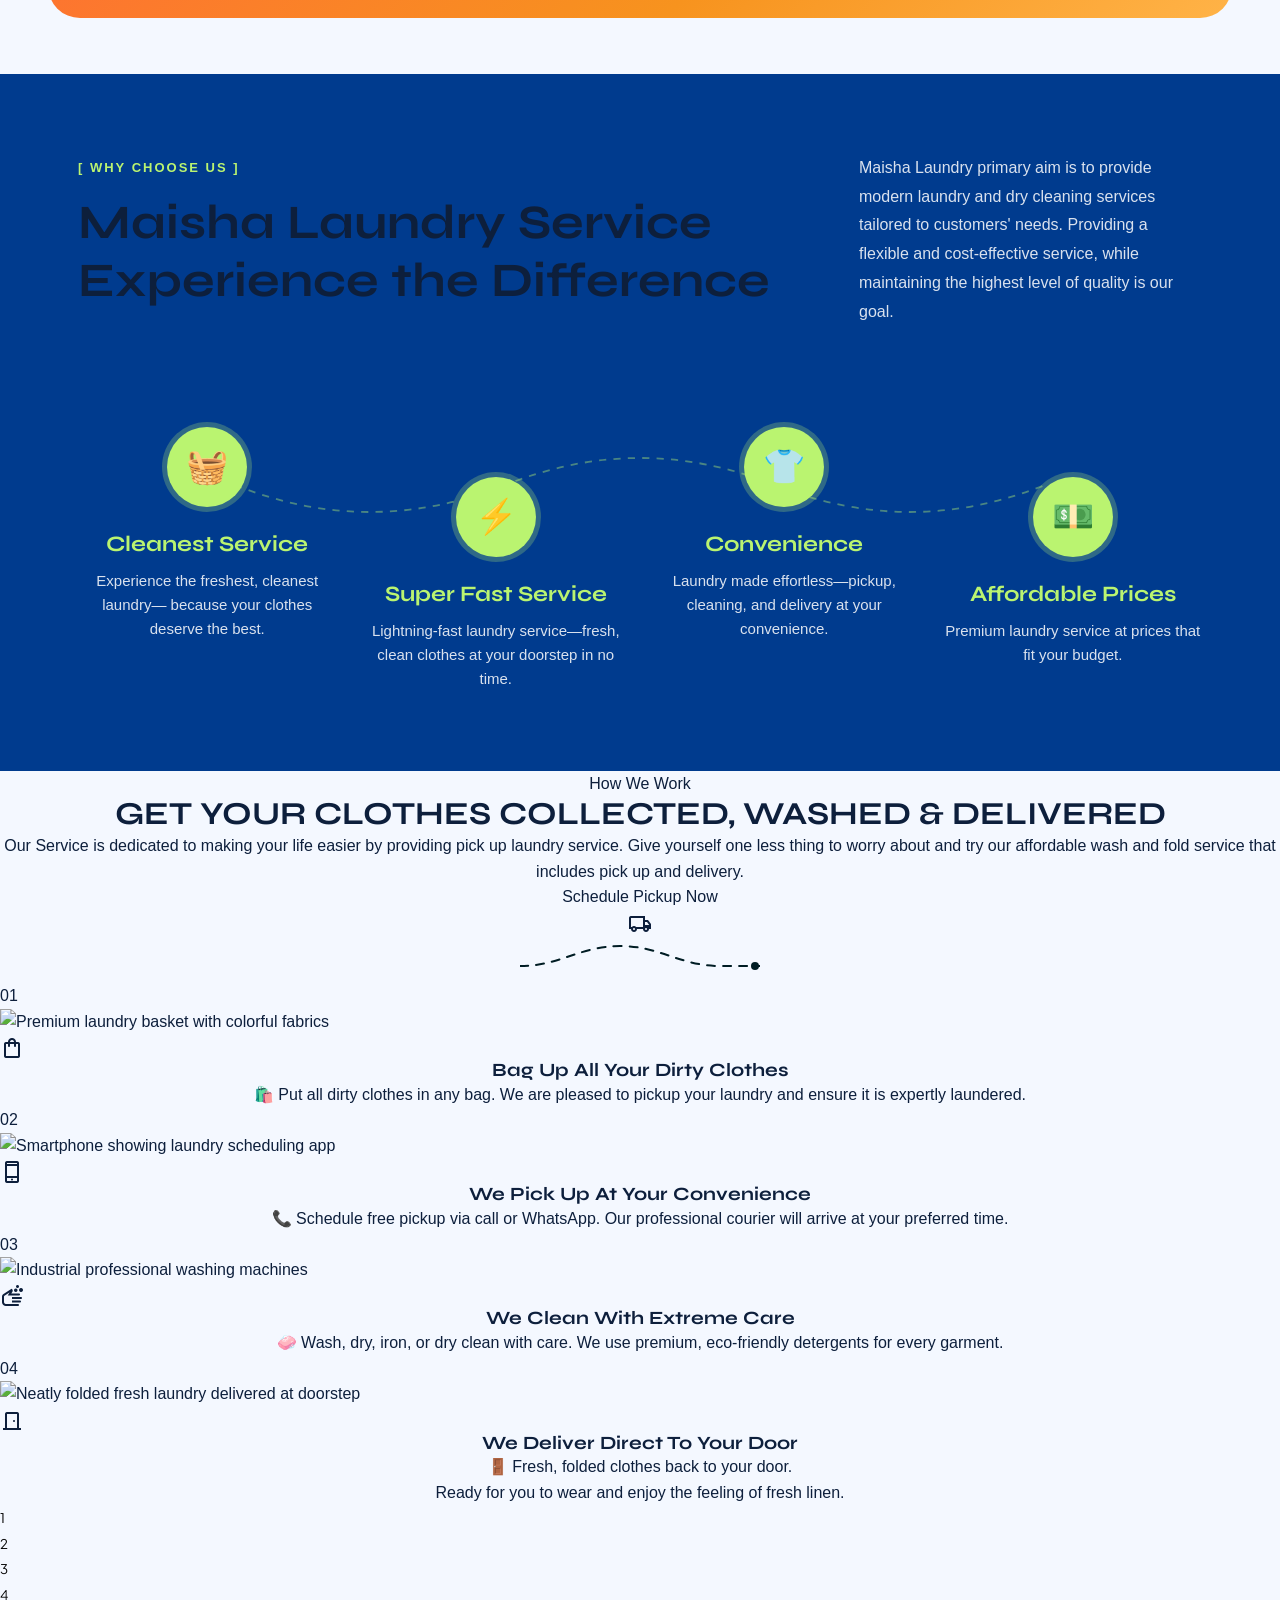
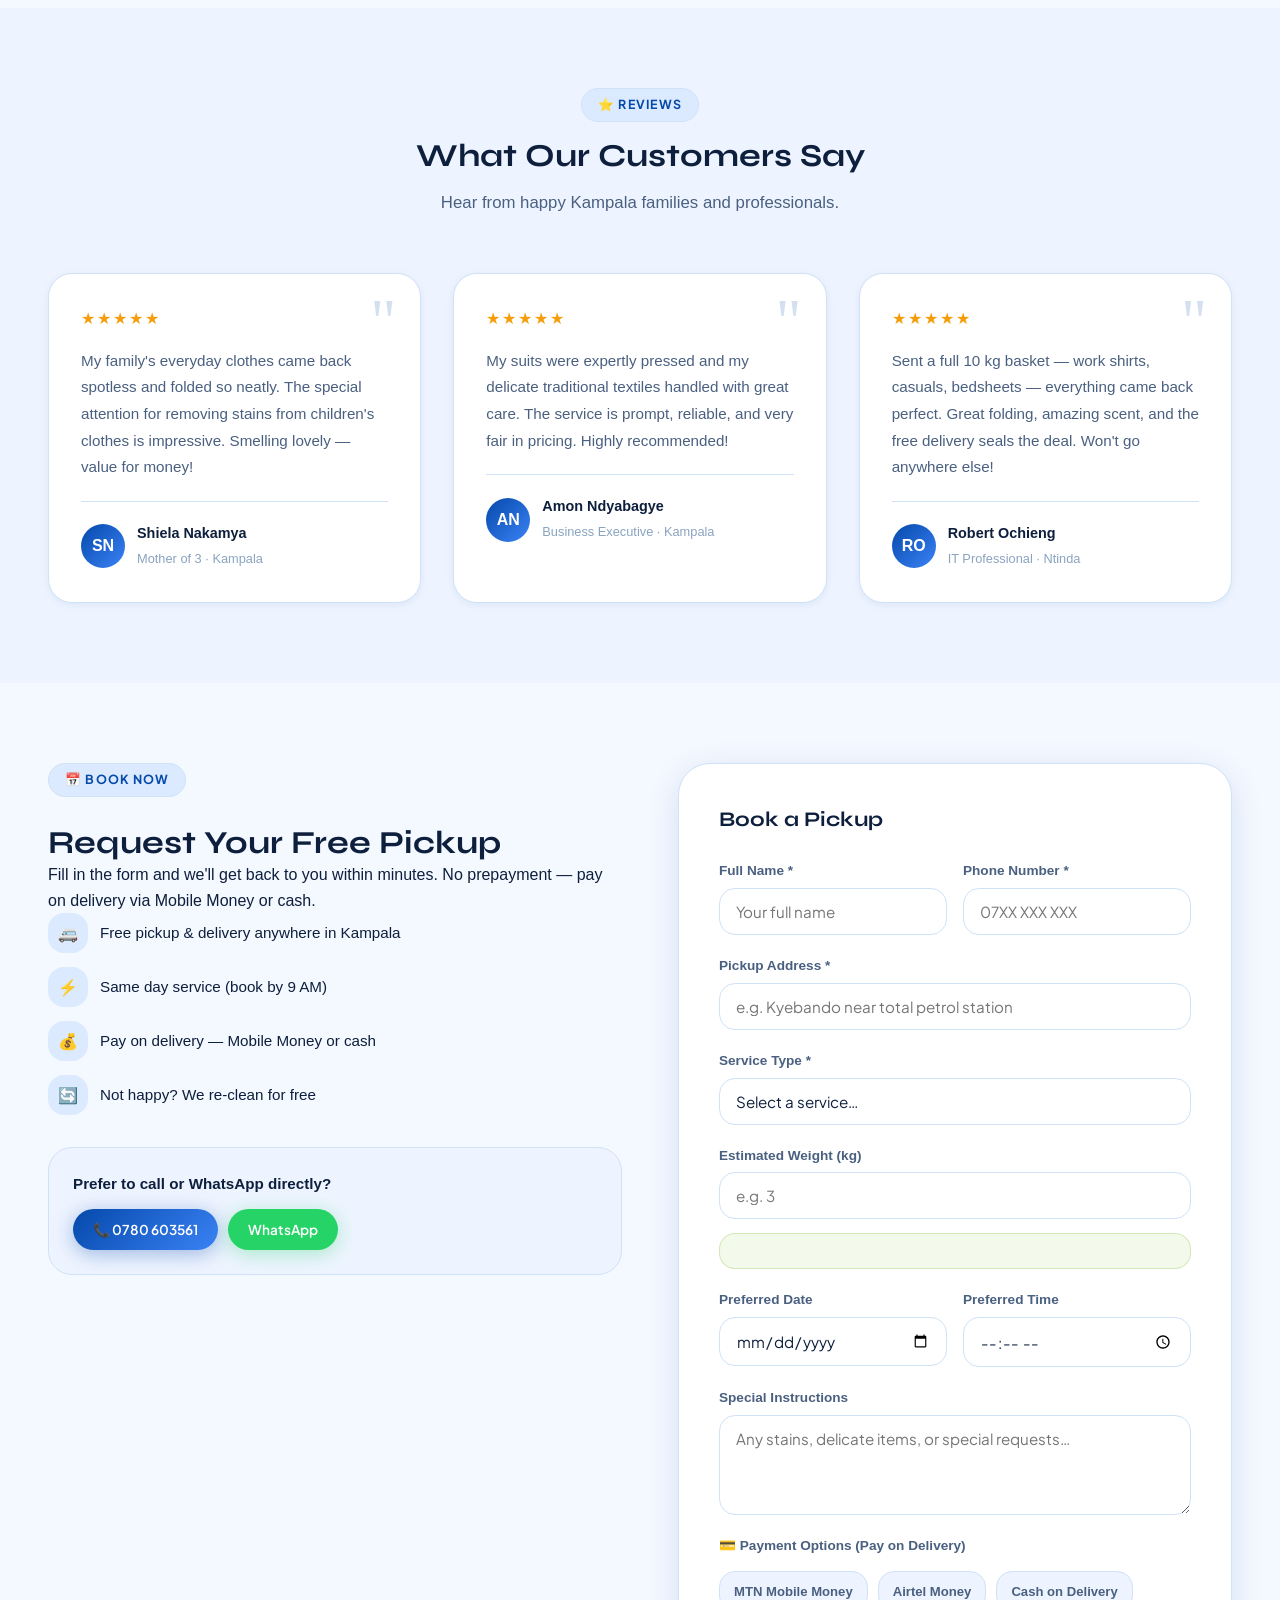
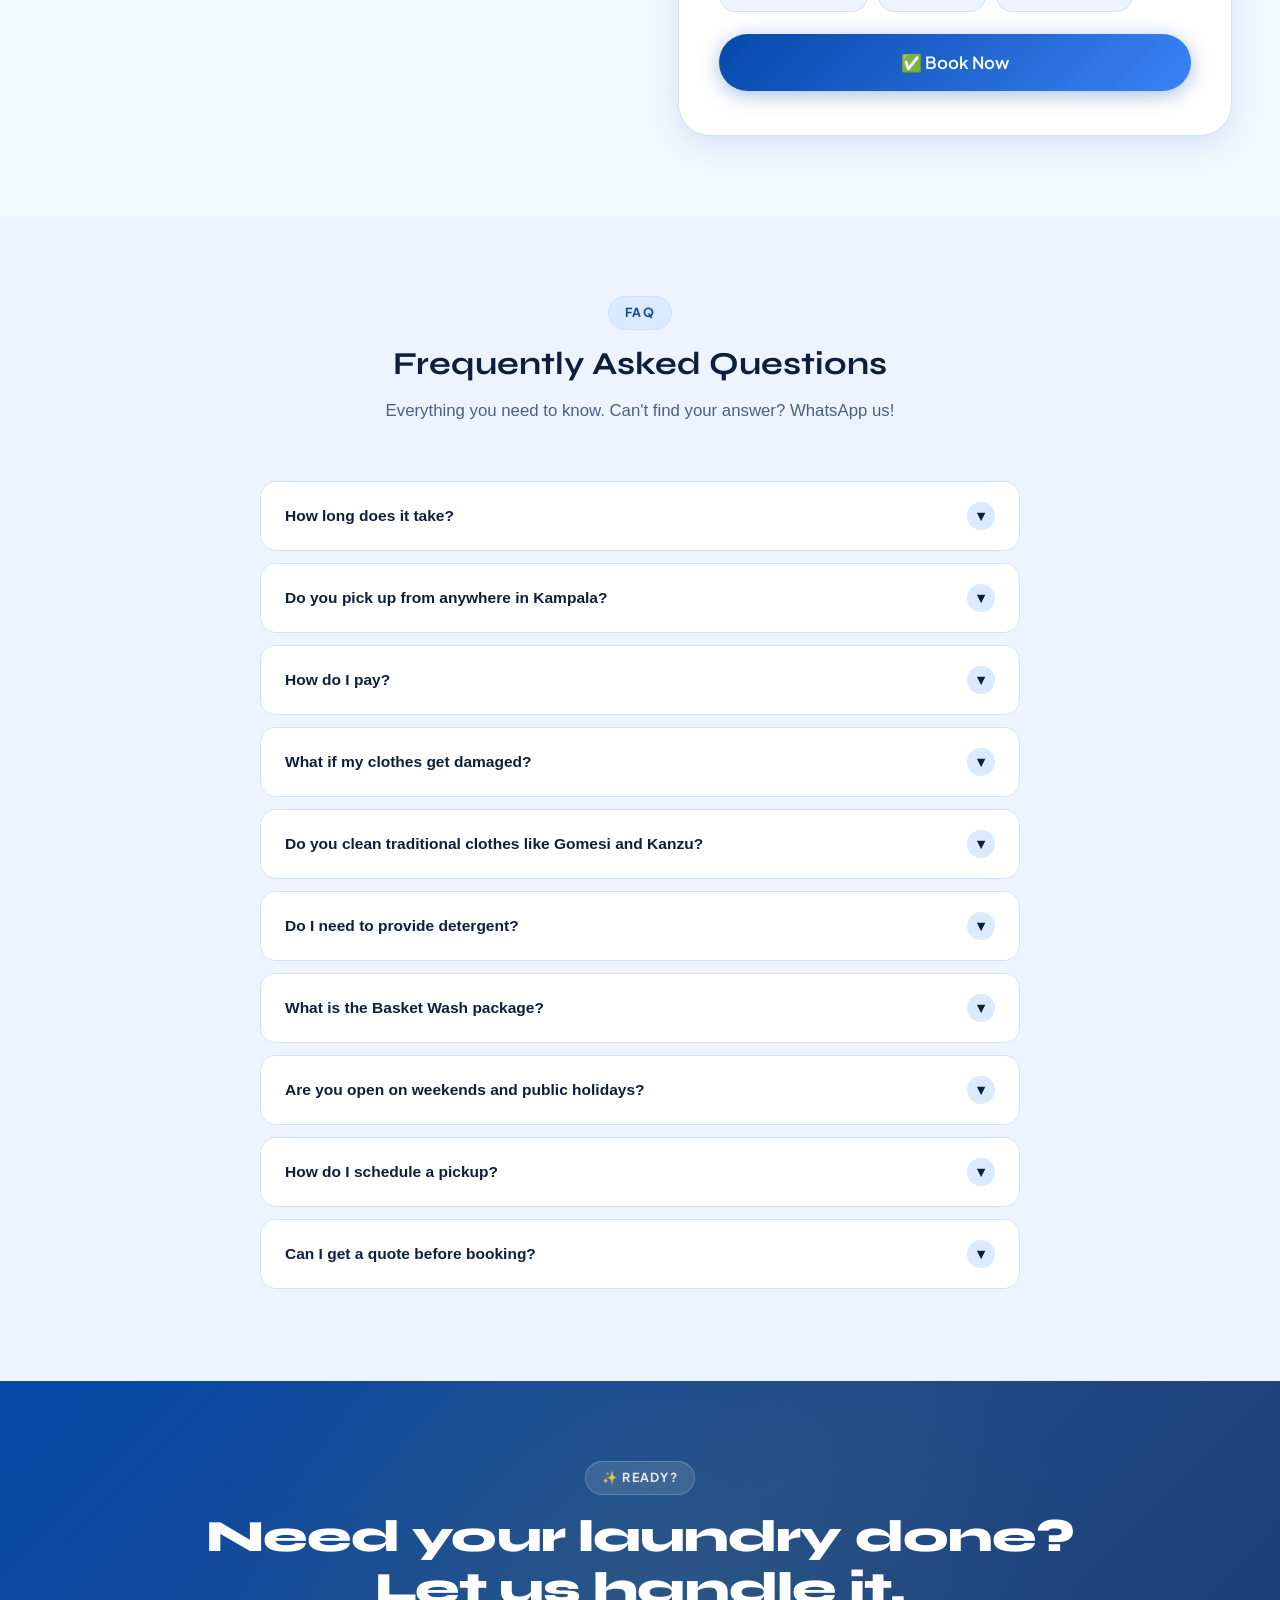
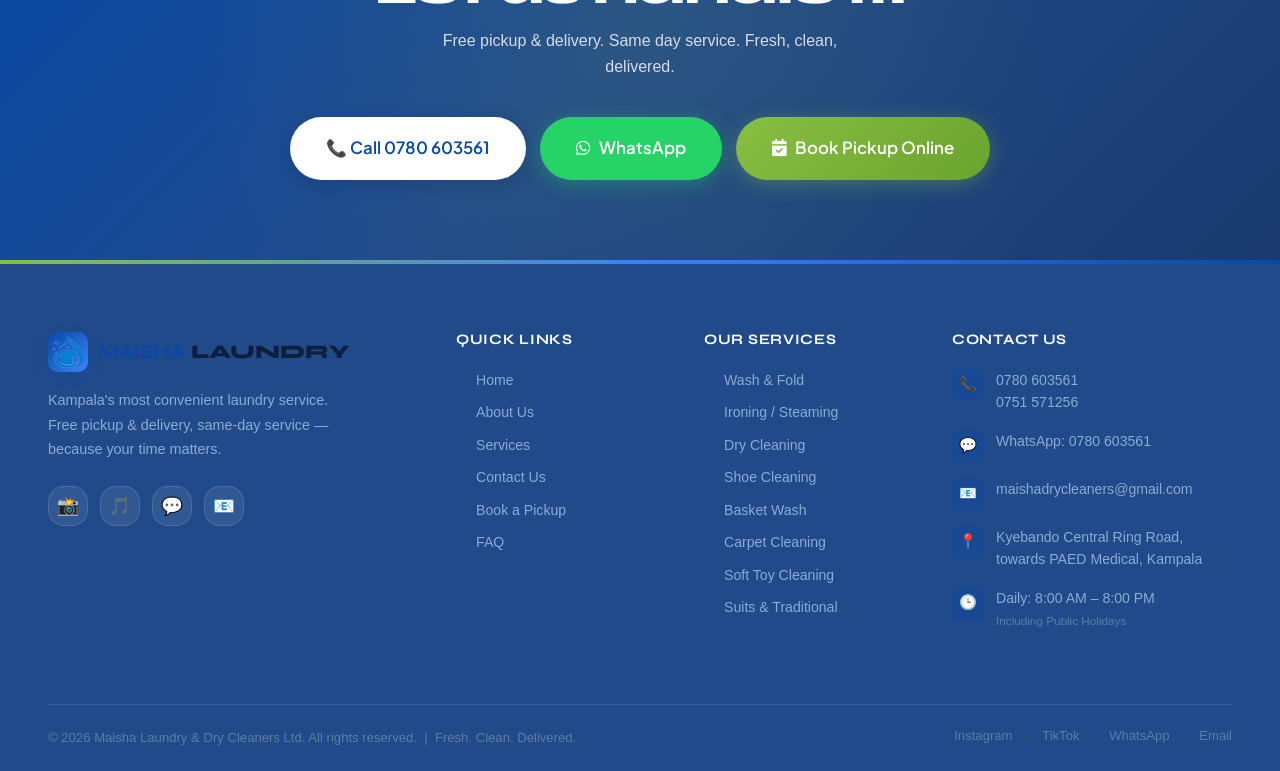
==== commit 40a407a1: "made adjusts by adding right icons , correcting spelling errors and minor changes" ====
--- a/maisha-laundry/index.html
+++ b/maisha-laundry/index.html
@@ -656,15 +656,188 @@
       }
       /*<!-- To facilitate tailwindcss to allow proper functionality --> */
     </style>
+    <!-- Styles specific to the "Why Choose Us" page --->
+    <style>
+      /* Add your CSS styles here */
+      body {
+        margin: 0;
+        font-family: Arial, sans-serif;
+      }
+
+      .why-choose-us {
+        background: #003b8e;
+        color: white;
+        padding: 80px 30px;
+      }
+
+      .container {
+        max-width: 1200px;
+        margin: auto;
+      }
+
+      .header {
+        display: flex;
+        justify-content: space-between;
+        gap: 60px;
+        margin-bottom: 80px;
+        flex-wrap: wrap;
+      }
+
+      .left {
+        flex: 1;
+        min-width: 300px;
+      }
+
+      .right {
+        flex: 0 0 350px;
+      }
+
+      .subtitle {
+        color: #baf470;
+        font-size: 13px;
+        font-weight: 700;
+        letter-spacing: 2px;
+      }
+
+      .left h2 {
+        font-size: 48px;
+        line-height: 1.2;
+        margin-top: 15px;
+        margin-bottom: 0;
+      }
+
+      .right p {
+        color: rgba(255, 255, 255, 0.85);
+        line-height: 1.8;
+      }
+
+      .features {
+        position: relative;
+        display: grid;
+        grid-template-columns: repeat(4, 1fr);
+        gap: 30px;
+      }
+
+      .curve {
+        position: absolute;
+        top: -30px;
+        left: 0;
+        width: 100%;
+        height: 180px;
+        z-index: 0;
+      }
+
+      .curve path {
+        fill: none;
+        stroke: #baf470;
+        stroke-width: 2;
+        stroke-dasharray: 8 8;
+        opacity: 0.4;
+      }
+
+      .feature {
+        text-align: center;
+        position: relative;
+        z-index: 2;
+      }
+
+      .feature-1,
+      .feature-3 {
+        margin-top: 20px;
+      }
+
+      .feature-2,
+      .feature-4 {
+        margin-top: 70px;
+      }
+
+      .icon-circle {
+        width: 80px;
+        height: 80px;
+        background: #baf470;
+        border-radius: 50%;
+        margin: 0 auto 25px;
+
+        display: flex;
+        align-items: center;
+        justify-content: center;
+
+        font-size: 34px;
+        color: #003b8e;
+
+        box-shadow: 0 0 0 5px rgba(186, 244, 112, 0.25);
+
+        transition: 0.3s;
+      }
+
+      .feature:hover .icon-circle {
+        transform: translateY(-8px) scale(1.08);
+      }
+
+      .feature h3 {
+        color: #baf470;
+        font-size: 22px;
+        margin-bottom: 12px;
+      }
+
+      .feature p {
+        color: rgba(255, 255, 255, 0.85);
+        line-height: 1.6;
+        font-size: 15px;
+      }
+      @media (max-width: 992px) {
+        .features {
+          grid-template-columns: repeat(2, 1fr);
+        }
+
+        .feature {
+          margin-top: 0 !important;
+        }
+
+        .curve {
+          display: none;
+        }
+      }
+
+      @media (max-width: 768px) {
+        .header {
+          flex-direction: column;
+        }
+
+        .left h2 {
+          font-size: 36px;
+        }
+
+        .features {
+          grid-template-columns: 1fr;
+        }
+
+        .right {
+          flex: 1;
+        }
+      }
+    </style>
+    <script>
+      document.querySelectorAll(".icon-circle").forEach((icon) => {
+        icon.addEventListener("mouseenter", () => {
+          icon.style.transform = "translateY(-8px) scale(1.08)";
+        });
+
+        icon.addEventListener("mouseleave", () => {
+          icon.style.transform = "";
+        });
+      });
+    </script>
+    <!-- Styles specific to the why choose section end -->
   </head>
   <body>
     <!-- nav + footer injected by layout.js -->
 
     <!-- ===== PROMO BAR ===== -->
     <div class="promo-bar">
-      🎉 First Wash: <span>4,000/= per kg</span> (reg 7,000/=) &nbsp;•&nbsp;
-      Weekend Basket Wash: <span>29,900/= up to 5kg</span> &nbsp;•&nbsp; Free
-      Pickup everywhere in Kampala!
+      First Wash: <span>4,000/= per kg</span> (reg 7,000/=) &nbsp;•&nbsp;
+      Weekend Basket Wash: <span>29,900/= </span> &nbsp;•&nbsp; Free Pickup
+      everywhere in Kampala!
       <a href="contact.html#booking">Book now →</a>
     </div>
 
@@ -712,7 +885,7 @@
           <div class="flex items-center gap-8 md:gap-12 stats-row-mobile">
             <div>
               <div class="font-stat-value text-stat-value text-on-surface">
-                10+
+                2+
               </div>
               <div
                 class="font-label-bold text-label-bold text-on-surface-variant opacity-70"
@@ -723,7 +896,7 @@
             <div class="w-px h-10 bg-outline-variant"></div>
             <div>
               <div class="font-stat-value text-stat-value text-on-surface">
-                8K+
+                2K+
               </div>
               <div
                 class="font-label-bold text-label-bold text-on-surface-variant opacity-70"
@@ -866,11 +1039,11 @@
       <div class="container">
         <div class="stats-grid">
           <div class="stat-item">
-            <h3 data-count="500" data-suffix="+">0+</h3>
+            <h3 data-count="2000" data-suffix="+">0+</h3>
             <p>Happy Customers</p>
           </div>
           <div class="stat-item">
-            <h3 data-count="1200" data-suffix="+">0+</h3>
+            <h3 data-count="10000+" data-suffix="+">0+</h3>
             <p>Orders Completed</p>
           </div>
           <div class="stat-item">
@@ -904,7 +1077,7 @@
               Machine wash, premium detergent, neatly folded and fresh-scented.
             </p>
             <div style="margin-top: 16px">
-              <span class="badge badge-blue">From 4,000/= per kg</span>
+              <span class="badge badge-blue">From 7,000/= per kg</span>
             </div>
           </div>
           <div class="sq-card reveal reveal-delay-2">
@@ -942,9 +1115,9 @@
           </div>
         </div>
         <div style="text-align: center; margin-top: 40px" class="reveal">
-          <a href="services.html" class="btn btn-secondary btn-lg"
-            >➕ View All Services</a
-          >
+          <a href="services.html" class="btn btn-secondary btn-lg">
+            View All Services 👉
+          </a>
         </div>
       </div>
     </section>
@@ -959,13 +1132,13 @@
             </div>
             <h3>New Customer Deal: Only 4,000/= per kg!</h3>
             <p>
-              Regular price 7,000/=. New customers only.<br />
-              Weekend Basket Wash — 30,000/= for up to 5 kg of mixed laundry.
+              Regular price 7,000/=.<br />
+              Weekend Basket Wash — 29,000/= of mixed laundry.
             </p>
           </div>
           <div style="flex-shrink: 0">
-            <a href="contact.html#booking" class="btn btn-white btn-lg"
-              >🚀 Claim This Offer</a
+            <a href="contact.html#booking" class="btn btn-white btn-lg">
+              Claim This Offer</a
             >
           </div>
         </div>
@@ -973,76 +1146,69 @@
     </section>
 
     <!-- ===== WHY CHOOSE US ===== -->
-    <section class="section-pad why-bg">
+    <section class="why-choose-us">
       <div class="container">
-        <div class="section-header reveal">
-          <div class="section-label">💎 Why Maisha?</div>
-          <h2 class="display-md">The Maisha Difference</h2>
-          <p>
-            We don't just wash clothes — we take care of what you care about
-            most.
-          </p>
+        <div class="header">
+          <div class="left">
+            <span class="subtitle">[ WHY CHOOSE US ]</span>
+
+            <h2>Maisha Laundry Service Experience the Difference</h2>
+          </div>
+
+          <div class="right">
+            <p style="padding: 0 2%">
+              Maisha Laundry primary aim is to provide modern laundry and dry
+              cleaning services tailored to customers' needs. Providing a
+              flexible and cost-effective service, while maintaining the highest
+              level of quality is our goal.
+            </p>
+          </div>
         </div>
-        <div class="grid-2">
-          <div class="why-item reveal reveal-delay-1">
-            <div class="why-icon">🚐</div>
-            <div>
-              <h4>Free Pickup &amp; Delivery</h4>
-              <p>
-                No extra cost, no hidden fees. We come to your door anywhere in
-                Kampala and deliver back freshly done.
-              </p>
-            </div>
-          </div>
-          <div class="why-item reveal reveal-delay-2">
-            <div class="why-icon">⚡</div>
-            <div>
-              <h4>Same Day Service</h4>
-              <p>
-                Drop off in the morning, get your clothes back by evening.
-                Express service always available.
-              </p>
-            </div>
-          </div>
-          <div class="why-item reveal reveal-delay-1">
-            <div class="why-icon">👕</div>
-            <div>
-              <h4>Expert Stain Removal</h4>
-              <p>
-                Special care for kids' clothes, delicate fabrics, and tough
-                stains — every item treated individually.
-              </p>
-            </div>
-          </div>
-          <div class="why-item reveal reveal-delay-2">
-            <div class="why-icon">🌸</div>
-            <div>
-              <h4>Amazing Fresh Scent</h4>
-              <p>
-                Premium detergents and fabric softeners leave clothes smelling
-                lovely and fresh for longer.
-              </p>
-            </div>
-          </div>
-          <div class="why-item reveal reveal-delay-1">
-            <div class="why-icon">📦</div>
-            <div>
-              <h4>Perfect Neat Folding</h4>
-              <p>
-                Professionally pressed, sorted, and folded — like a personal
-                organizer for your wardrobe.
-              </p>
-            </div>
-          </div>
-          <div class="why-item reveal reveal-delay-2">
-            <div class="why-icon">🕒</div>
-            <div>
-              <h4>Open Daily 8AM–8PM</h4>
-              <p>
-                Including weekends and public holidays. Always here when you
-                need us most.
-              </p>
-            </div>
+
+        <div class="features">
+          <svg class="curve" viewBox="0 0 1200 200">
+            <path d="M150,120 Q300,180 450,120 T750,120 T1050,120" />
+          </svg>
+
+          <div class="feature feature-1">
+            <div class="icon-circle">🧺</div>
+
+            <h3>Cleanest Service</h3>
+
+            <p>
+              Experience the freshest, cleanest laundry— because your clothes
+              deserve the best.
+            </p>
+          </div>
+
+          <div class="feature feature-2">
+            <div class="icon-circle">⚡</div>
+
+            <h3>Super Fast Service</h3>
+
+            <p>
+              Lightning-fast laundry service—fresh, clean clothes at your
+              doorstep in no time.
+            </p>
+          </div>
+
+          <div class="feature feature-3">
+            <div class="icon-circle">👕</div>
+
+            <h3>Convenience</h3>
+
+            <p>
+              Laundry made effortless—pickup, cleaning, and delivery at your
+              convenience.
+            </p>
+          </div>
+
+          <div class="feature feature-4">
+            <div class="icon-circle">💵</div>
+
+            <h3>Affordable Prices</h3>
+
+            <p>Premium laundry service at prices that fit your budget.</p>
           </div>
         </div>
       </div>
@@ -1051,7 +1217,6 @@
     <!-- ===== HOW IT WORKS SECTION (LOADED FROM works.html) ===== -->
     <div id="how-it-works-container" class="how-it-works-wrapper"></div>
 
-   
     <!-- ===== TESTIMONIALS ===== -->
     <section class="section-pad why-bg">
       <div class="container">
@@ -1185,7 +1350,8 @@
                   target="_blank"
                   rel="noopener"
                   class="btn btn-whatsapp btn-sm"
-                  >💬 WhatsApp</a
+                >
+                  WhatsApp</a
                 >
               </div>
             </div>
@@ -1200,7 +1366,7 @@
            All bookings will then arrive at maishadrycleaners@gmail.com
       -->
           <div class="bk-card reveal">
-            <h3>🧺 Book a Pickup</h3>
+            <h3>Book a Pickup</h3>
             <form
               class="maisha-form"
               action="https://formspree.io/f/YOUR_FORM_ID"
@@ -1251,7 +1417,7 @@
                   type="text"
                   id="address"
                   name="address"
-                  placeholder="e.g. Ntinda, near Total petrol station"
+                  placeholder="e.g. Kyebando near total petrol station"
                   required
                 />
               </div>
@@ -1328,9 +1494,9 @@
                 >💳 Payment Options (Pay on Delivery)</label
               >
               <div class="pay-opts">
-                <div class="pay-opt">📱 MTN Mobile Money</div>
-                <div class="pay-opt">📱 Airtel Money</div>
-                <div class="pay-opt">💵 Cash on Delivery</div>
+                <div class="pay-opt">MTN Mobile Money</div>
+                <div class="pay-opt">Airtel Money</div>
+                <div class="pay-opt">Cash on Delivery</div>
               </div>
 
               <button
@@ -1338,7 +1504,7 @@
                 class="btn btn-primary btn-lg"
                 style="width: 100%"
               >
-                ✅ Book Now &amp; Pay Later
+                ✅ Book Now
               </button>
             </form>
           </div>
@@ -1350,7 +1516,7 @@
     <section class="section-pad why-bg" id="faq">
       <div class="container">
         <div class="section-header reveal">
-          <div class="section-label">❓ FAQ</div>
+          <div class="section-label"> FAQ</div>
           <h2 class="display-md">Frequently Asked Questions</h2>
           <p>
             Everything you need to know. Can't find your answer? WhatsApp us!
@@ -1359,7 +1525,7 @@
         <div style="max-width: 760px; margin: 0 auto">
           <div class="faq-item reveal">
             <div class="faq-question">
-              How long does it take? <span class="icon">+</span>
+              How long does it take? <span class="icon">▼</span>
             </div>
             <div class="faq-answer">
               Same day service if picked up by 9 AM — back by evening. Express
@@ -1370,7 +1536,7 @@
           <div class="faq-item reveal">
             <div class="faq-question">
               Do you pick up from anywhere in Kampala?
-              <span class="icon">+</span>
+              <span class="icon">▼</span>
             </div>
             <div class="faq-answer">
               Yes! Free pickup and delivery across all of Kampala — Ntinda,
@@ -1380,7 +1546,7 @@
           </div>
           <div class="faq-item reveal">
             <div class="faq-question">
-              How do I pay? <span class="icon">+</span>
+              How do I pay? <span class="icon">▼</span>
             </div>
             <div class="faq-answer">
               MTN Mobile Money, Airtel Money, or cash on delivery. No upfront
@@ -1390,7 +1556,7 @@
           </div>
           <div class="faq-item reveal">
             <div class="faq-question">
-              What if my clothes get damaged? <span class="icon">+</span>
+              What if my clothes get damaged? <span class="icon">▼</span>
             </div>
             <div class="faq-answer">
               We take the utmost care with every garment. We are insured and
@@ -1401,7 +1567,7 @@
           <div class="faq-item reveal">
             <div class="faq-question">
               Do you clean traditional clothes like Gomesi and Kanzu?
-              <span class="icon">+</span>
+              <span class="icon">▼</span>
             </div>
             <div class="faq-answer">
               Absolutely! We specialize in traditional Ugandan attire including
@@ -1411,7 +1577,7 @@
           </div>
           <div class="faq-item reveal">
             <div class="faq-question">
-              Do I need to provide detergent? <span class="icon">+</span>
+              Do I need to provide detergent? <span class="icon">▼</span>
             </div>
             <div class="faq-answer">
               No! We use premium detergents, fabric softeners, and specialist
@@ -1421,7 +1587,7 @@
           </div>
           <div class="faq-item reveal">
             <div class="faq-question">
-              What is the Basket Wash package? <span class="icon">+</span>
+              What is the Basket Wash package? <span class="icon">▼</span>
             </div>
             <div class="faq-answer">
               Our most popular deal! Fill any standard laundry basket with mixed
@@ -1432,7 +1598,7 @@
           <div class="faq-item reveal">
             <div class="faq-question">
               Are you open on weekends and public holidays?
-              <span class="icon">+</span>
+              <span class="icon">▼</span>
             </div>
             <div class="faq-answer">
               Yes! Every day — Monday through Sunday including all public
@@ -1442,7 +1608,7 @@
           </div>
           <div class="faq-item reveal">
             <div class="faq-question">
-              How do I schedule a pickup? <span class="icon">+</span>
+              How do I schedule a pickup? <span class="icon">▼</span>
             </div>
             <div class="faq-answer">
               Three ways: (1) Use the booking form above, (2) Call us on 0780
@@ -1452,7 +1618,7 @@
           </div>
           <div class="faq-item reveal">
             <div class="faq-question">
-              Can I get a quote before booking? <span class="icon">+</span>
+              Can I get a quote before booking? <span class="icon">▼</span>
             </div>
             <div class="faq-answer">
               Yes! Use the price estimator in the booking form above, or
@@ -1494,10 +1660,10 @@
             target="_blank"
             rel="noopener"
             class="btn btn-whatsapp btn-lg"
-            >💬 WhatsApp Us</a
+            ><i class="fa-brands fa-whatsapp"></i> WhatsApp</a
           >
           <a href="contact.html#booking" class="btn btn-green btn-lg"
-            >🧺 Book Pickup Online</a
+            ><i class="fa-solid fa-calendar-check"></i> Book Pickup Online</a
           >
         </div>
       </div>
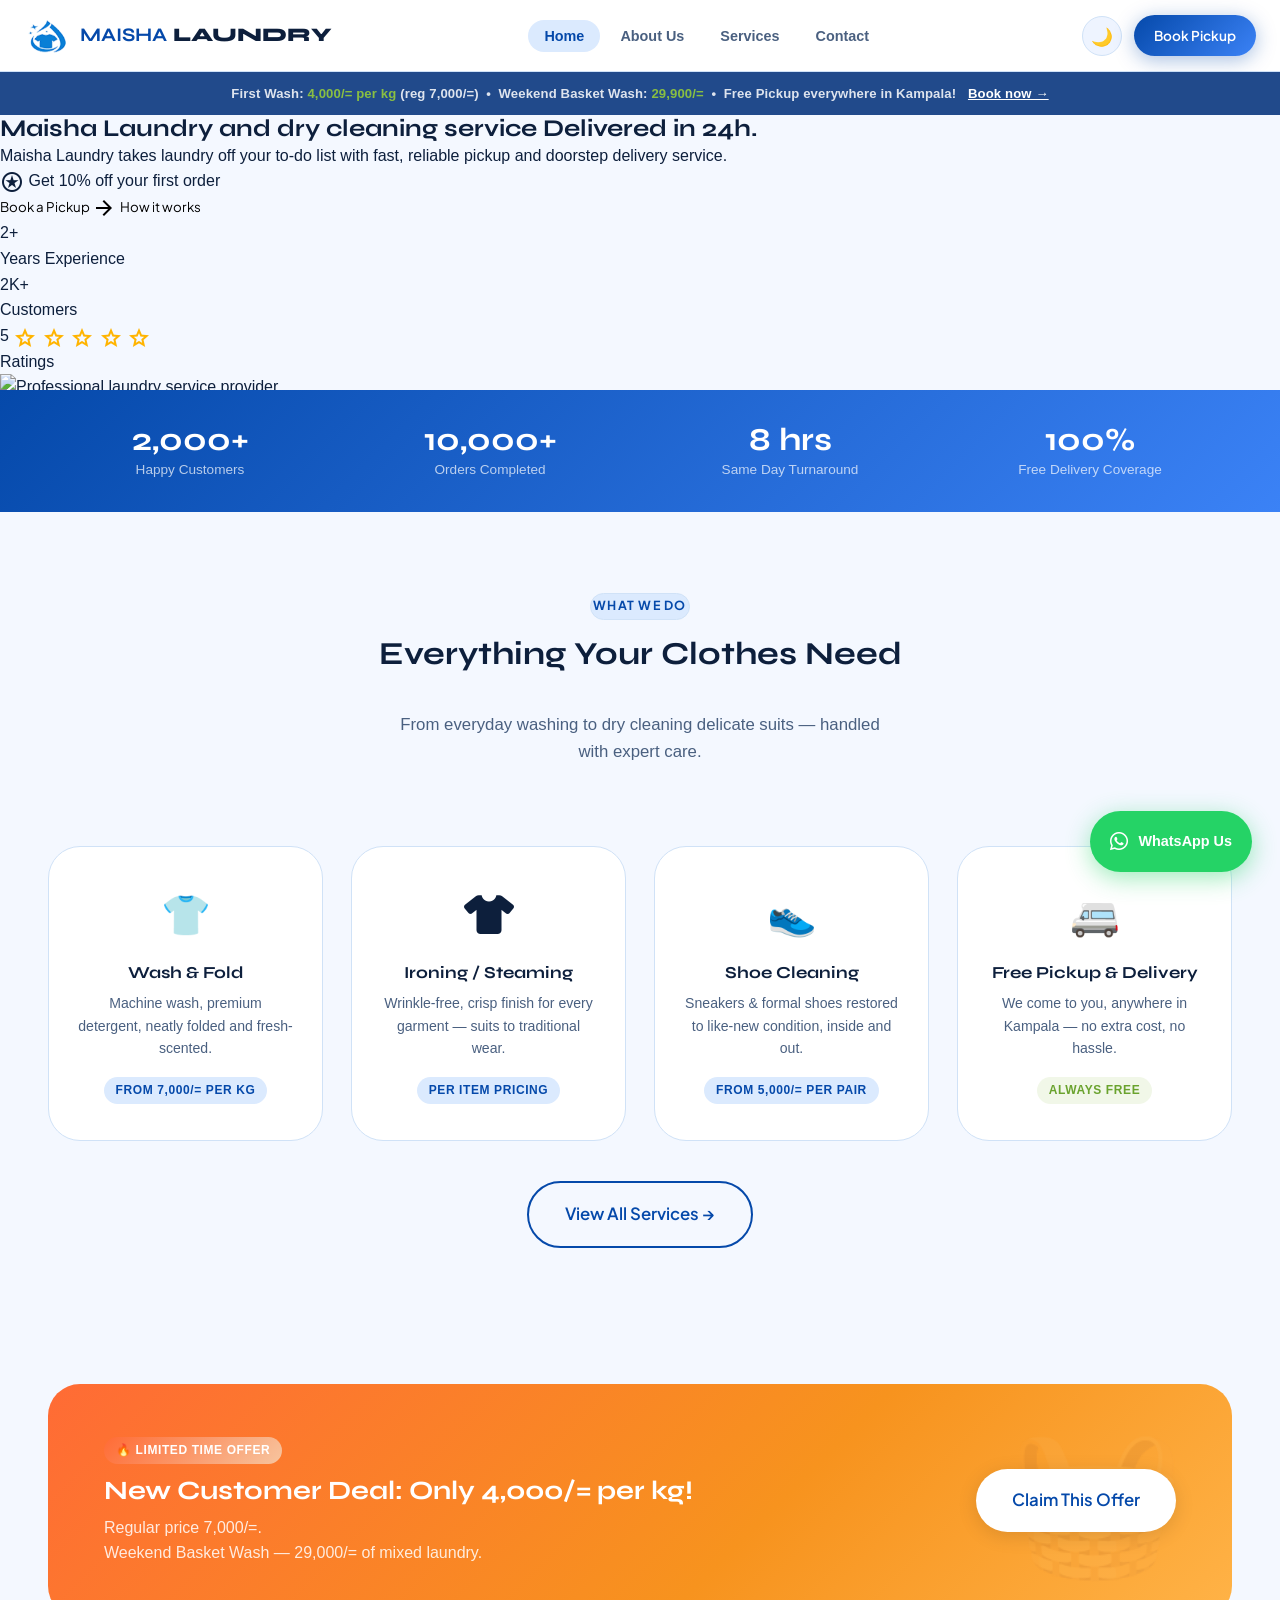
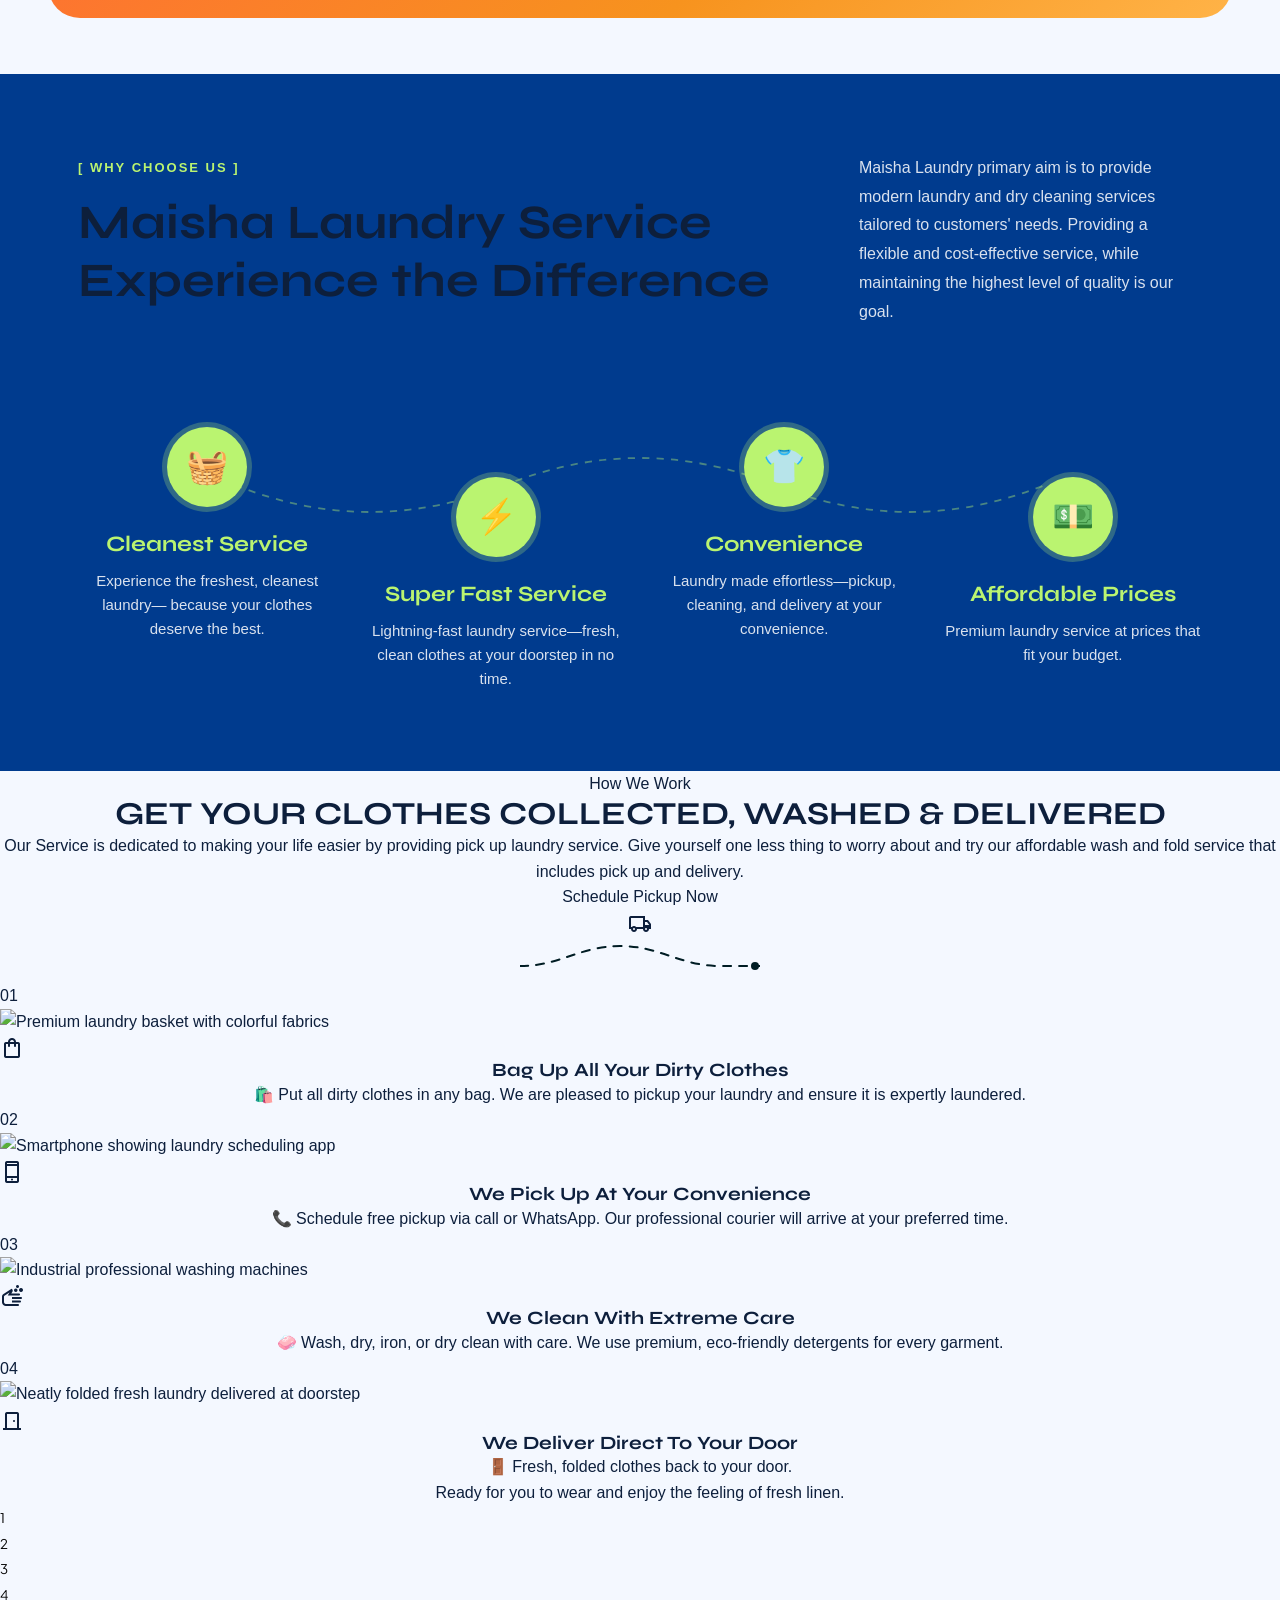
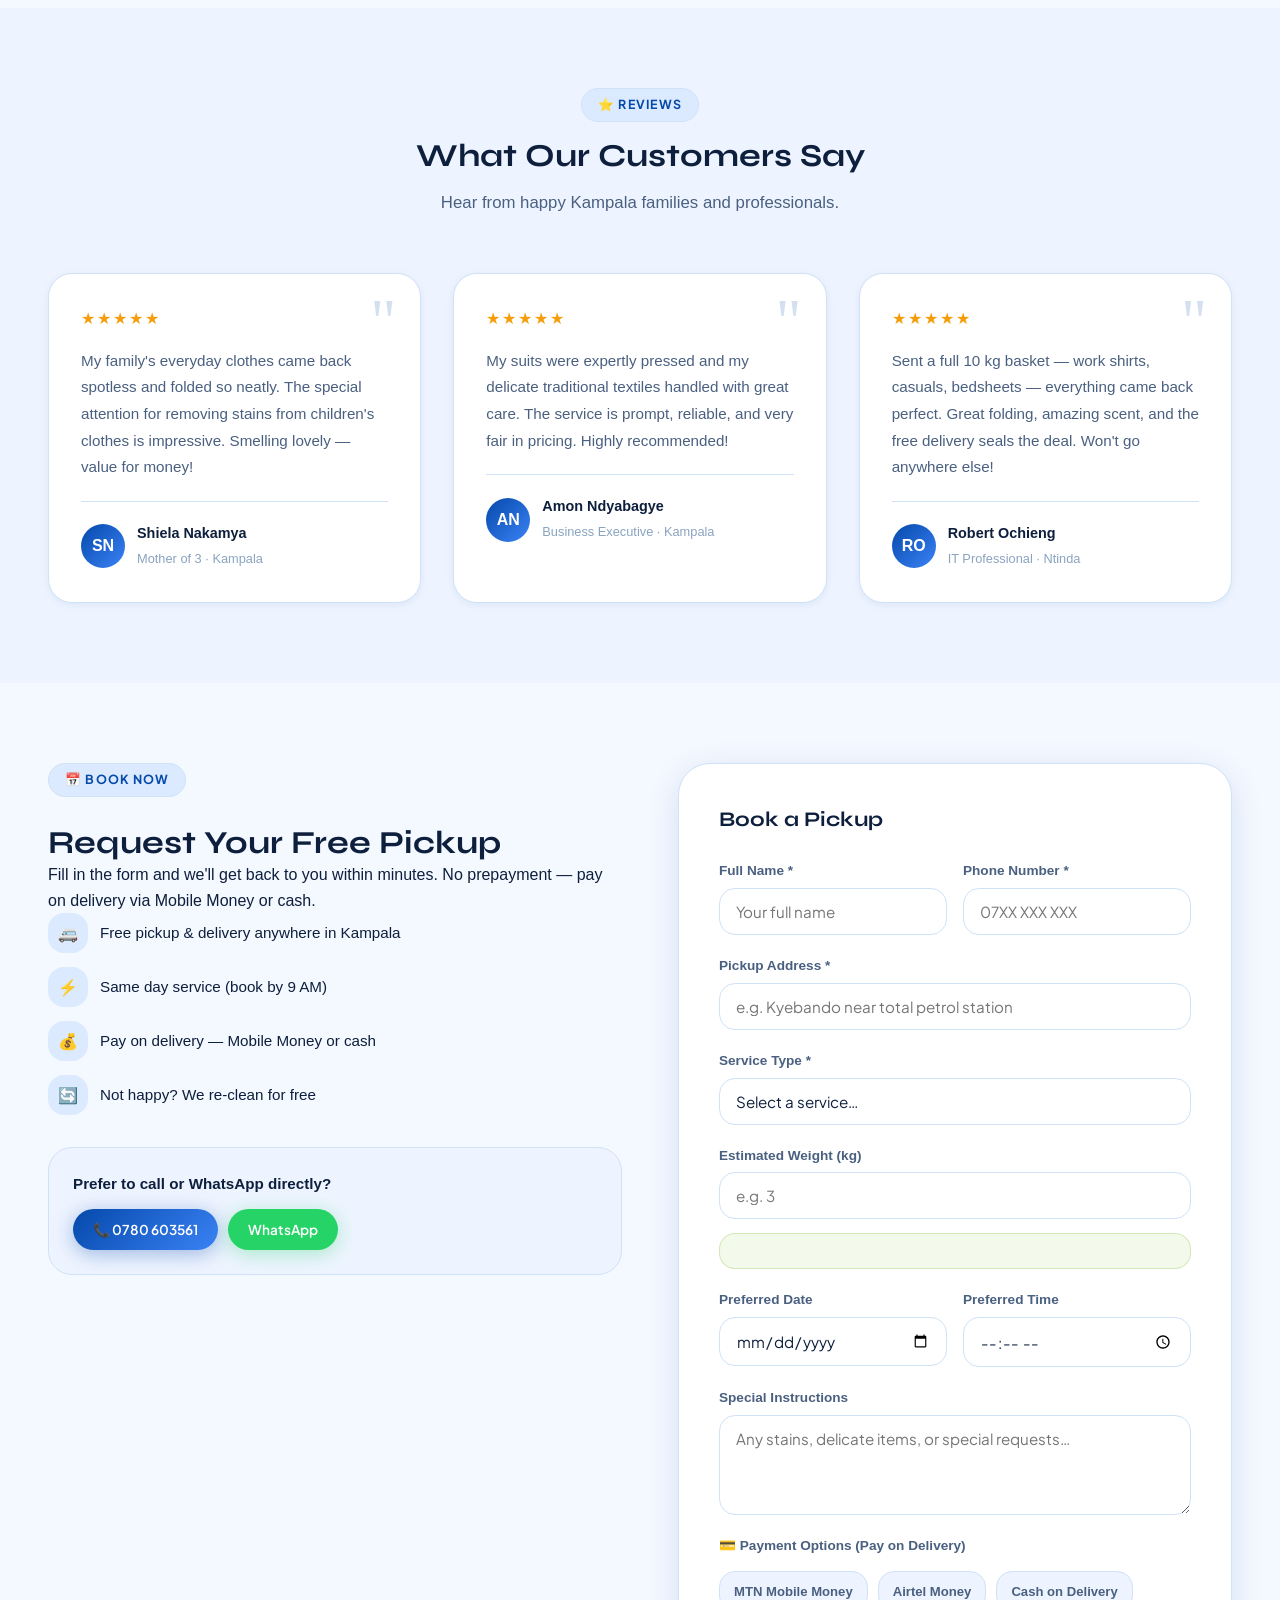
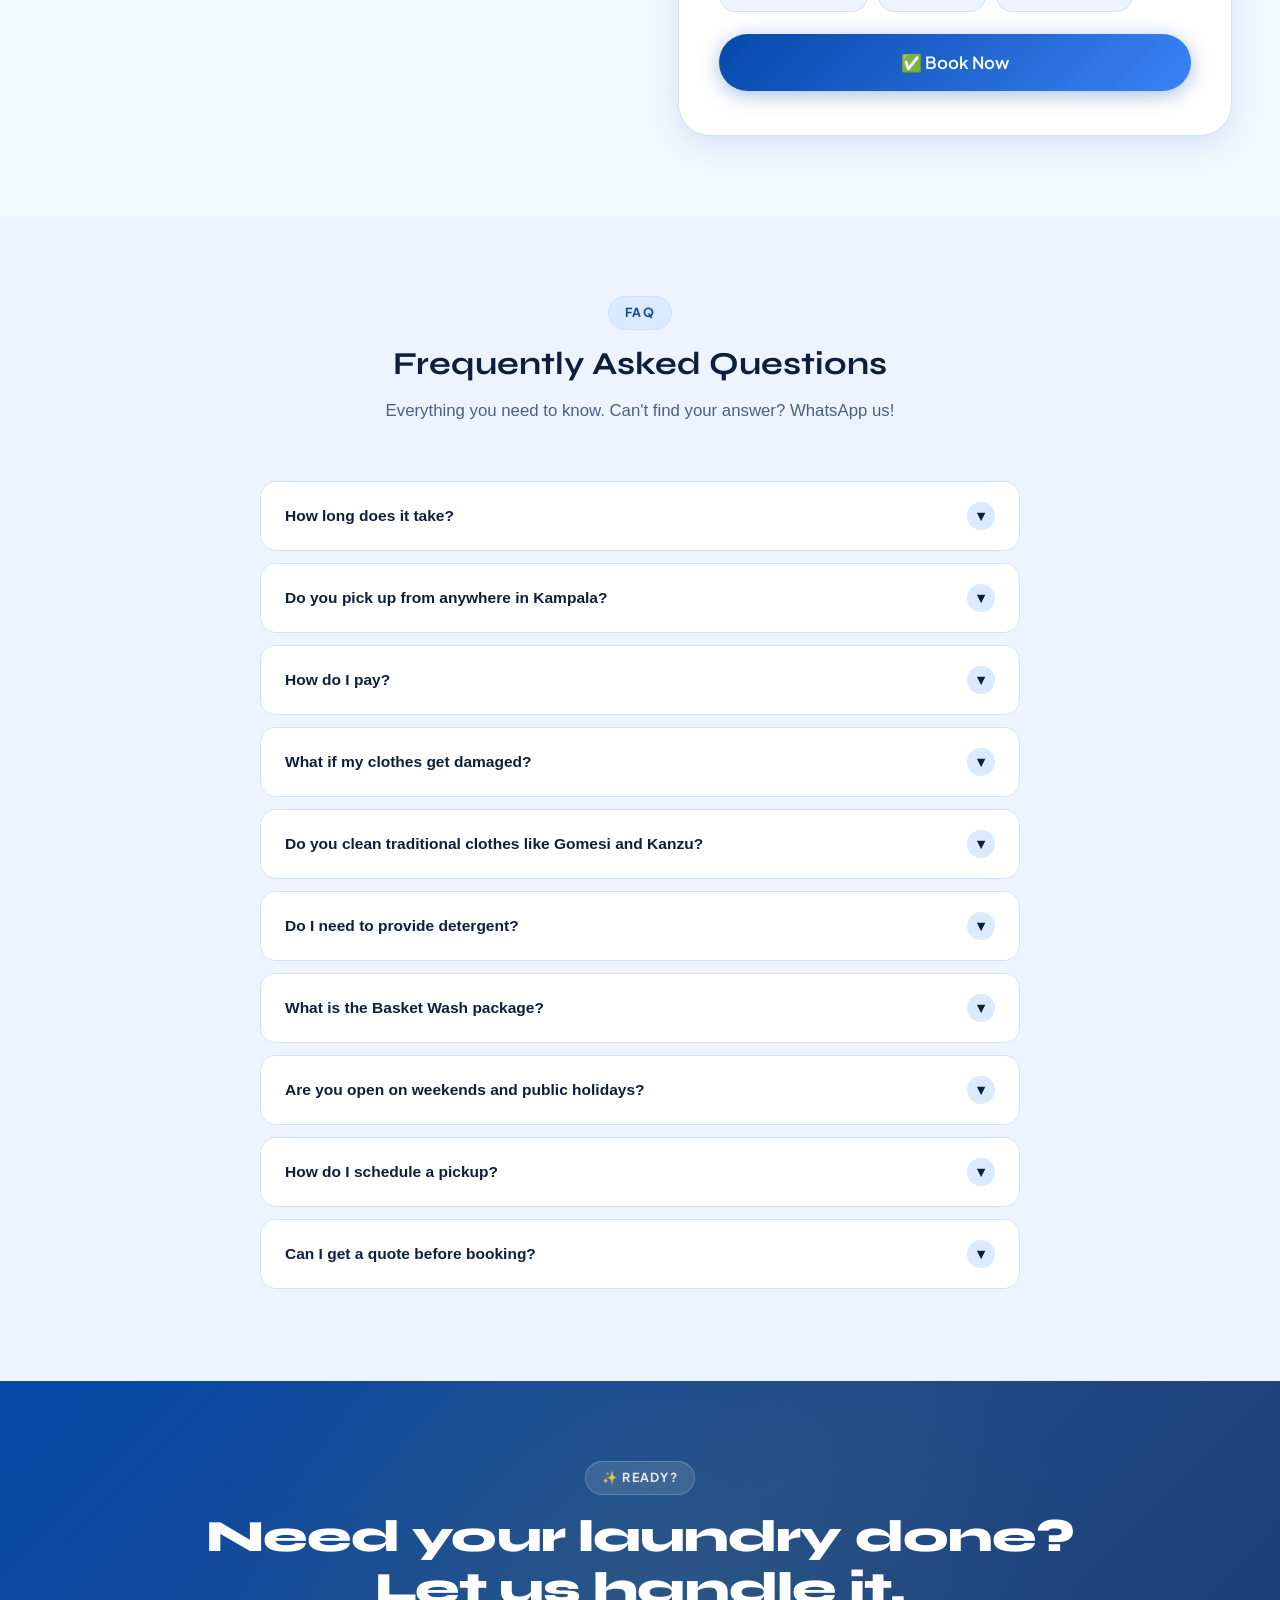
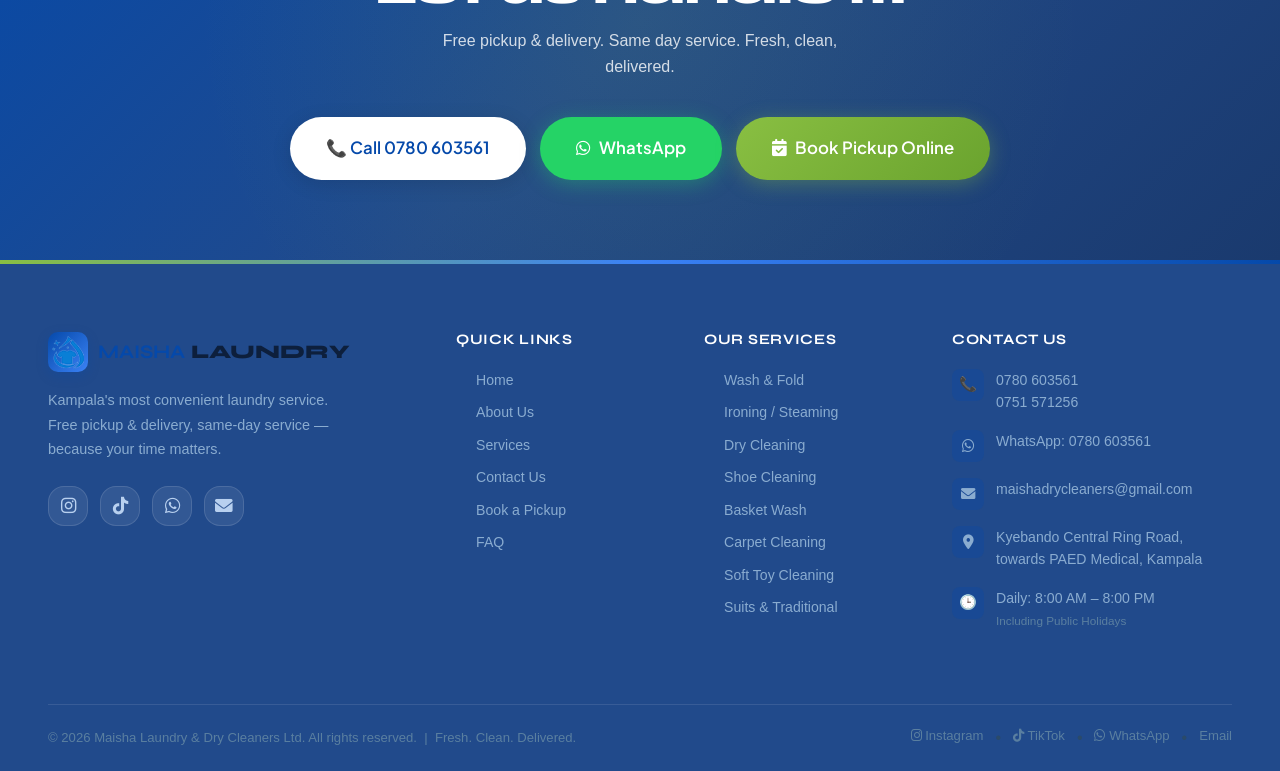
==== commit 1aca6c53: "the layout in the contact page is sided by the map and contact then the form is on their rightside a" ====
--- a/maisha-laundry/index.html
+++ b/maisha-laundry/index.html
@@ -1116,7 +1116,7 @@
         </div>
         <div style="text-align: center; margin-top: 40px" class="reveal">
           <a href="services.html" class="btn btn-secondary btn-lg">
-            View All Services 👉
+            View All Services →
           </a>
         </div>
       </div>
@@ -1516,7 +1516,7 @@
     <section class="section-pad why-bg" id="faq">
       <div class="container">
         <div class="section-header reveal">
-          <div class="section-label"> FAQ</div>
+          <div class="section-label">FAQ</div>
           <h2 class="display-md">Frequently Asked Questions</h2>
           <p>
             Everything you need to know. Can't find your answer? WhatsApp us!
--- a/maisha-laundry/css/style.css
+++ b/maisha-laundry/css/style.css
@@ -1629,3 +1629,4 @@
   }
 }
 
+/* fix for the responsive home page */
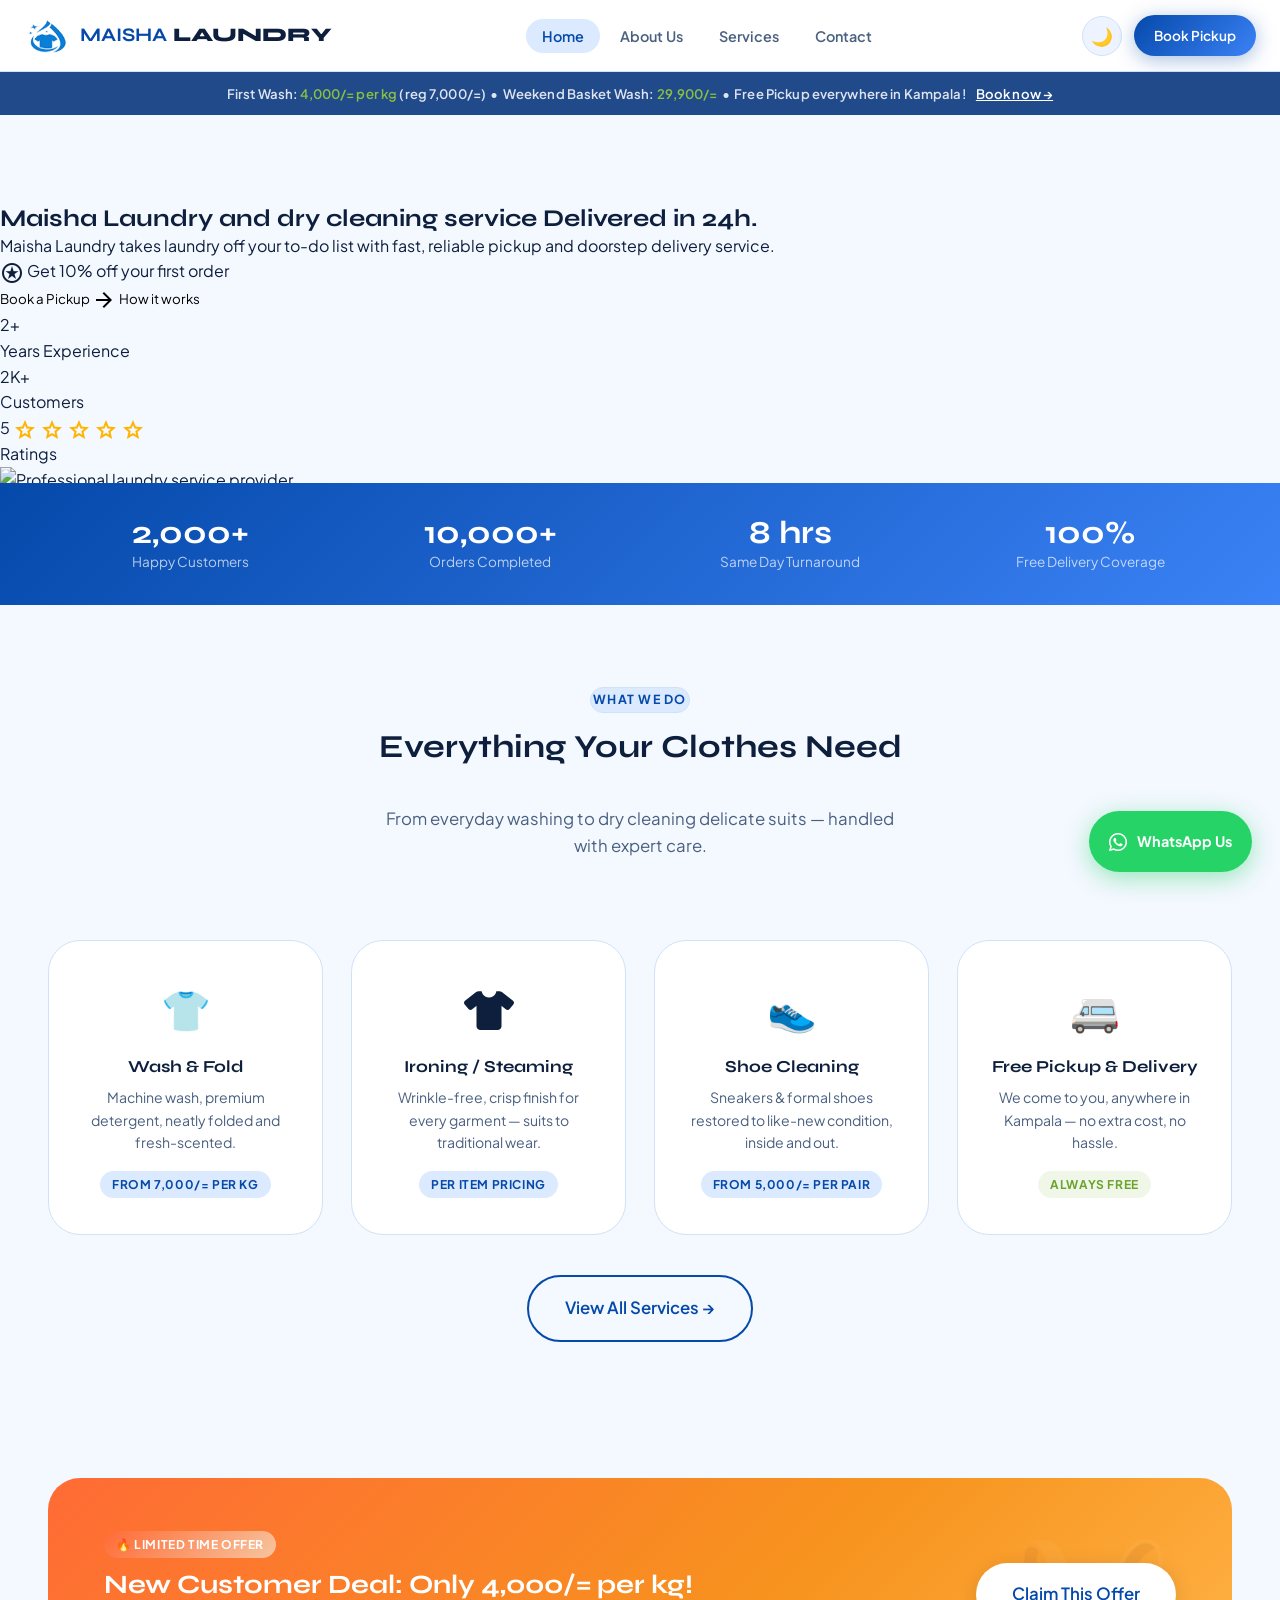
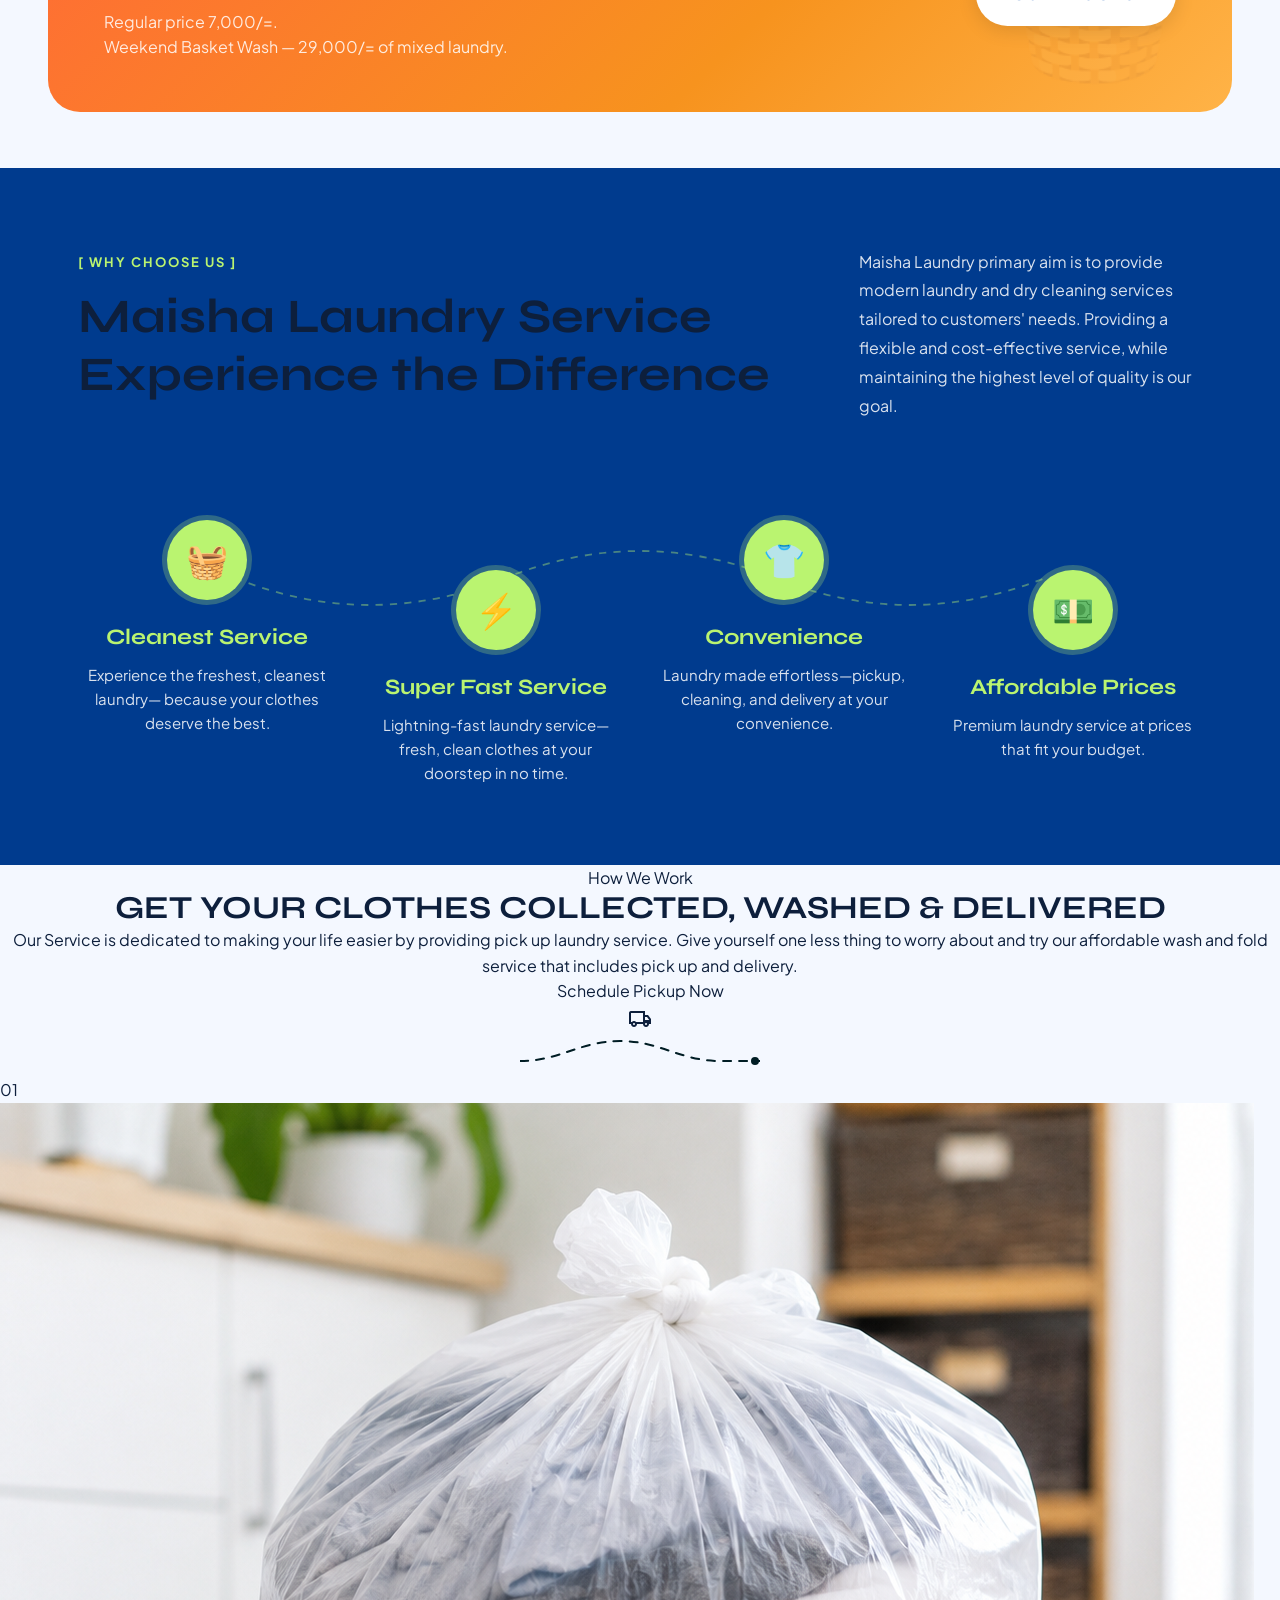
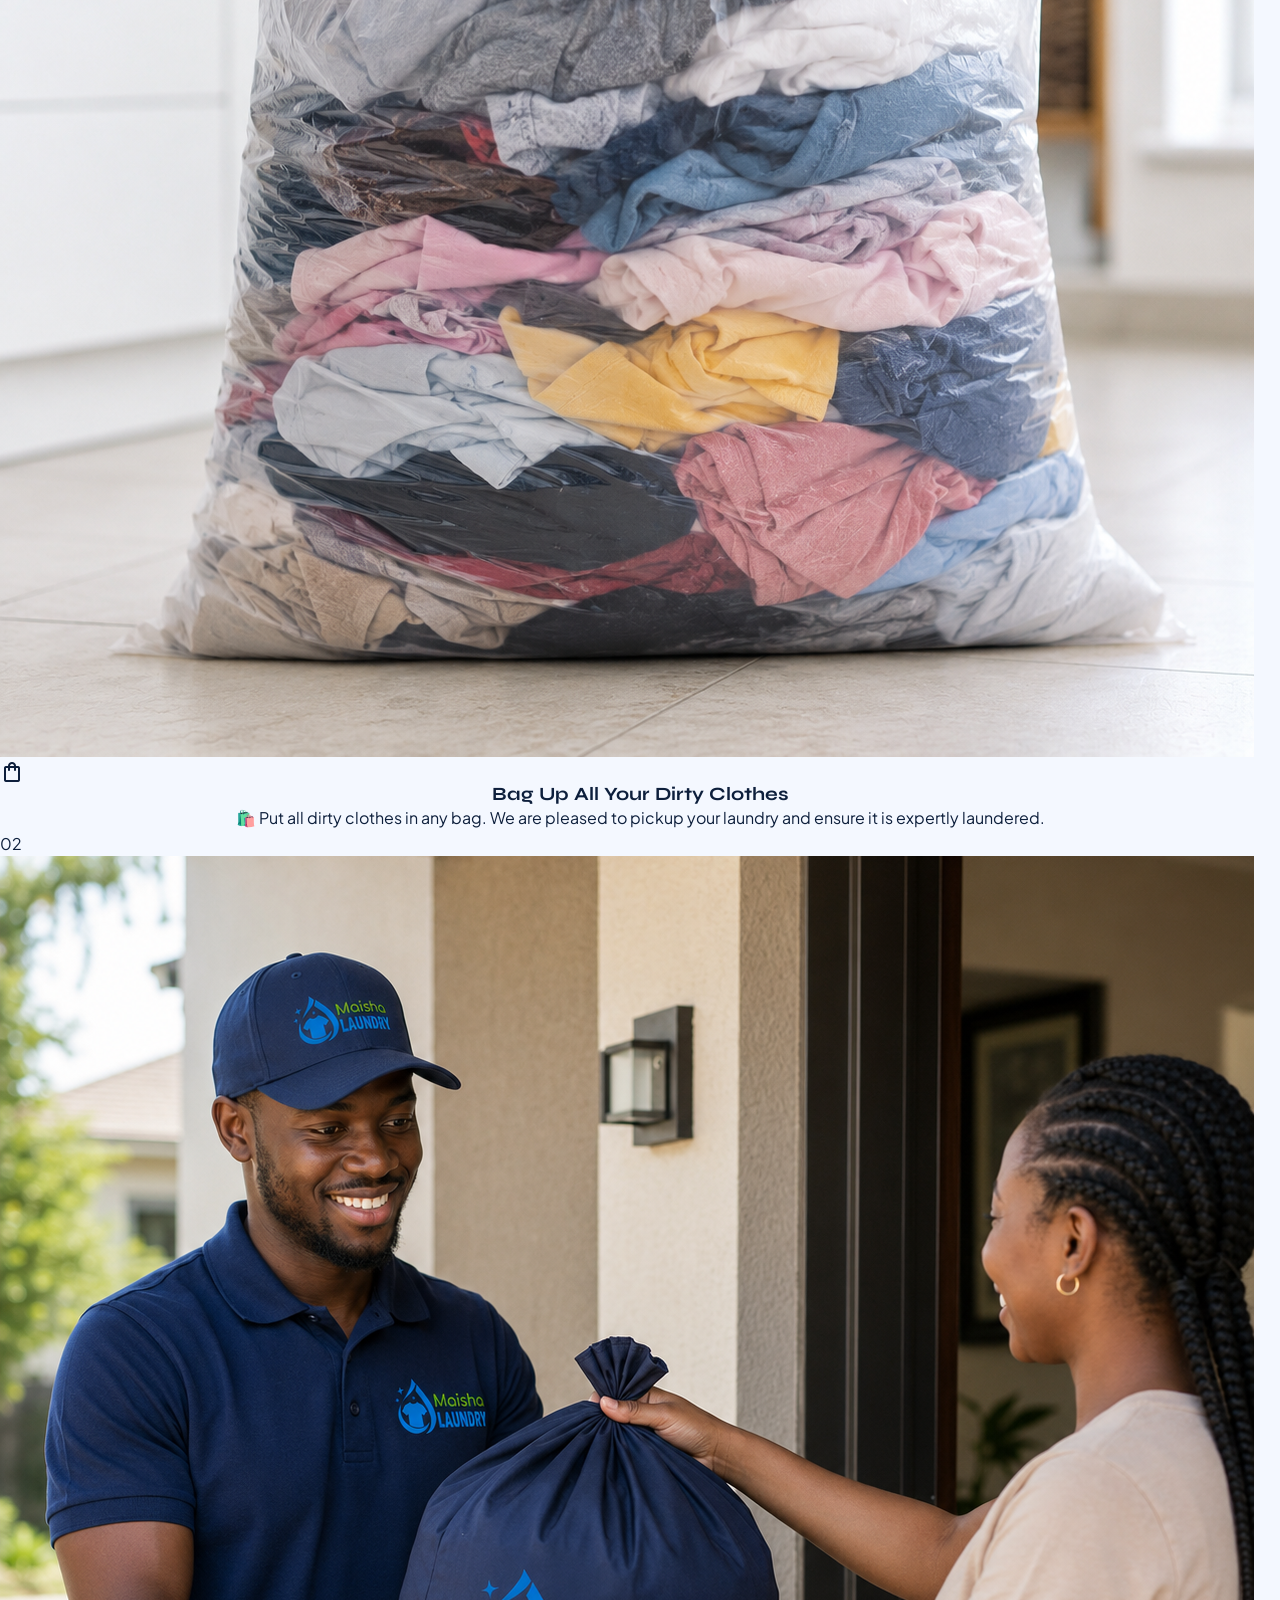
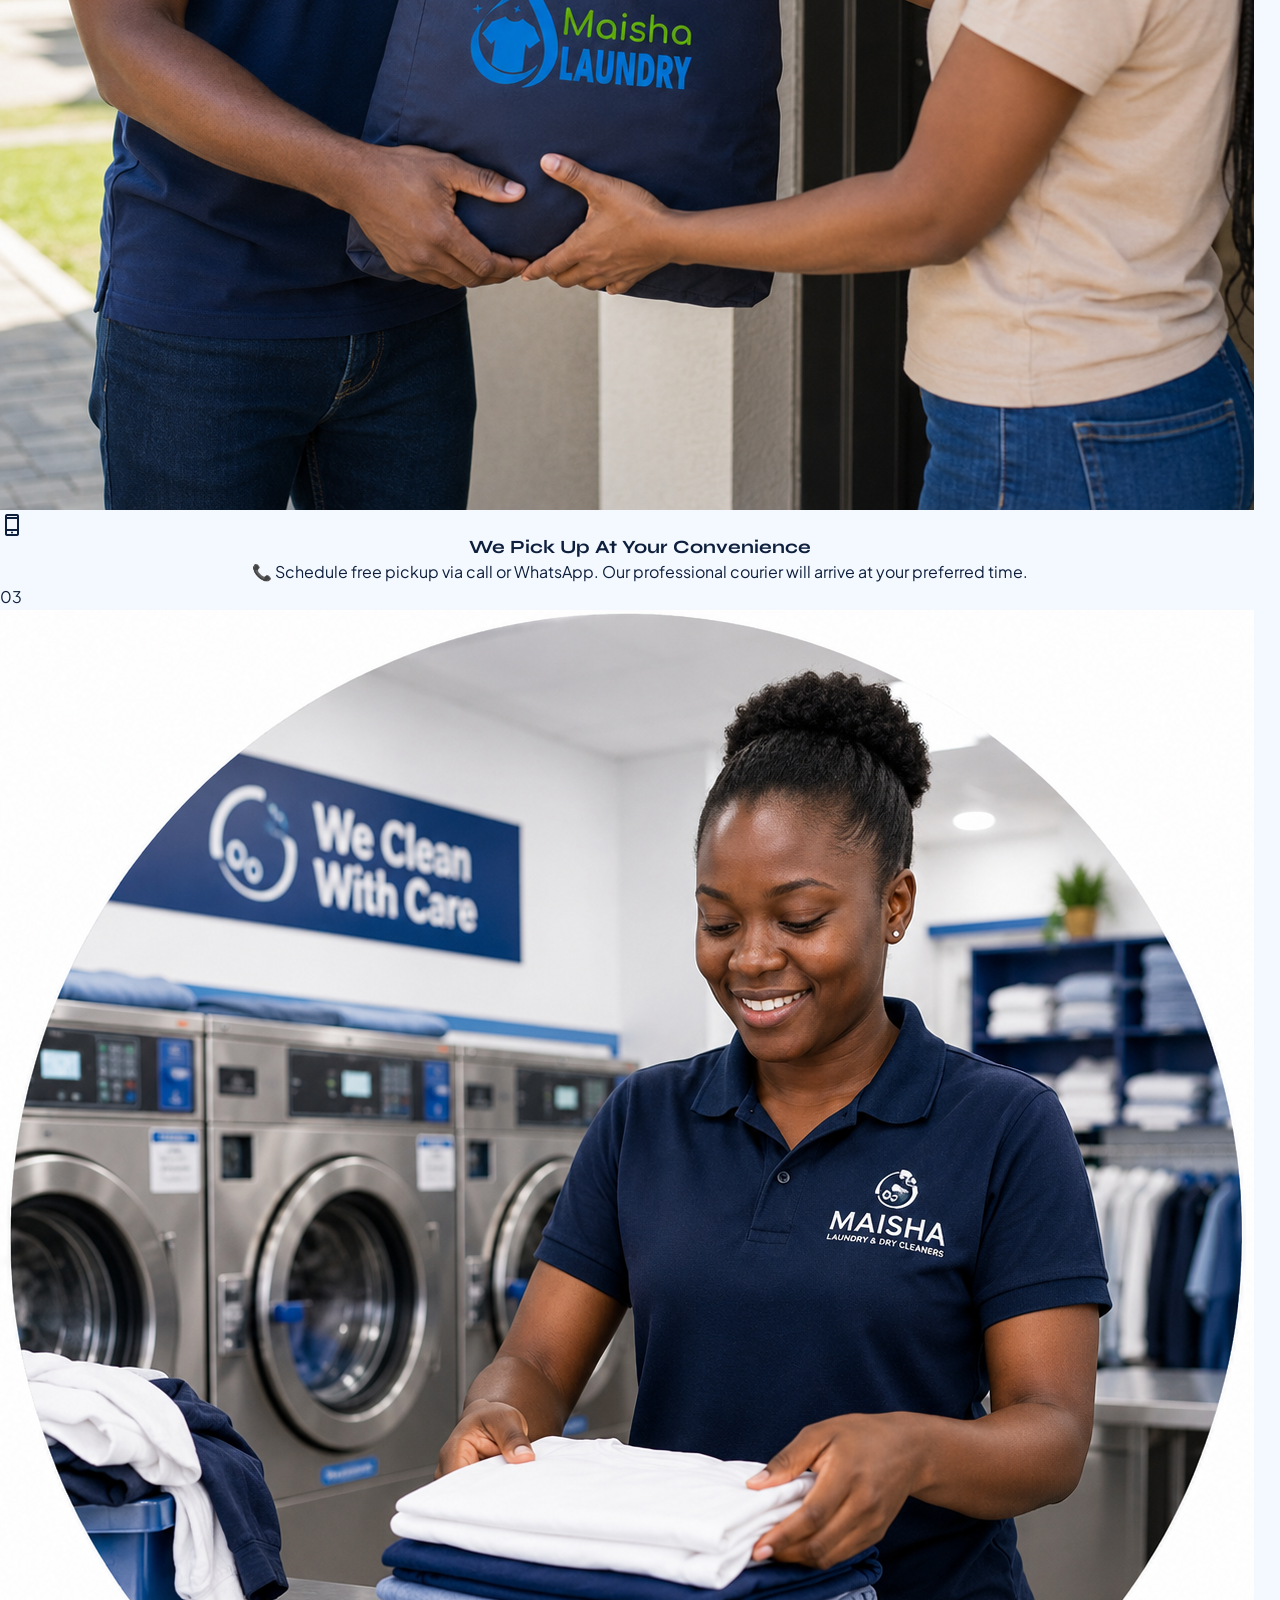
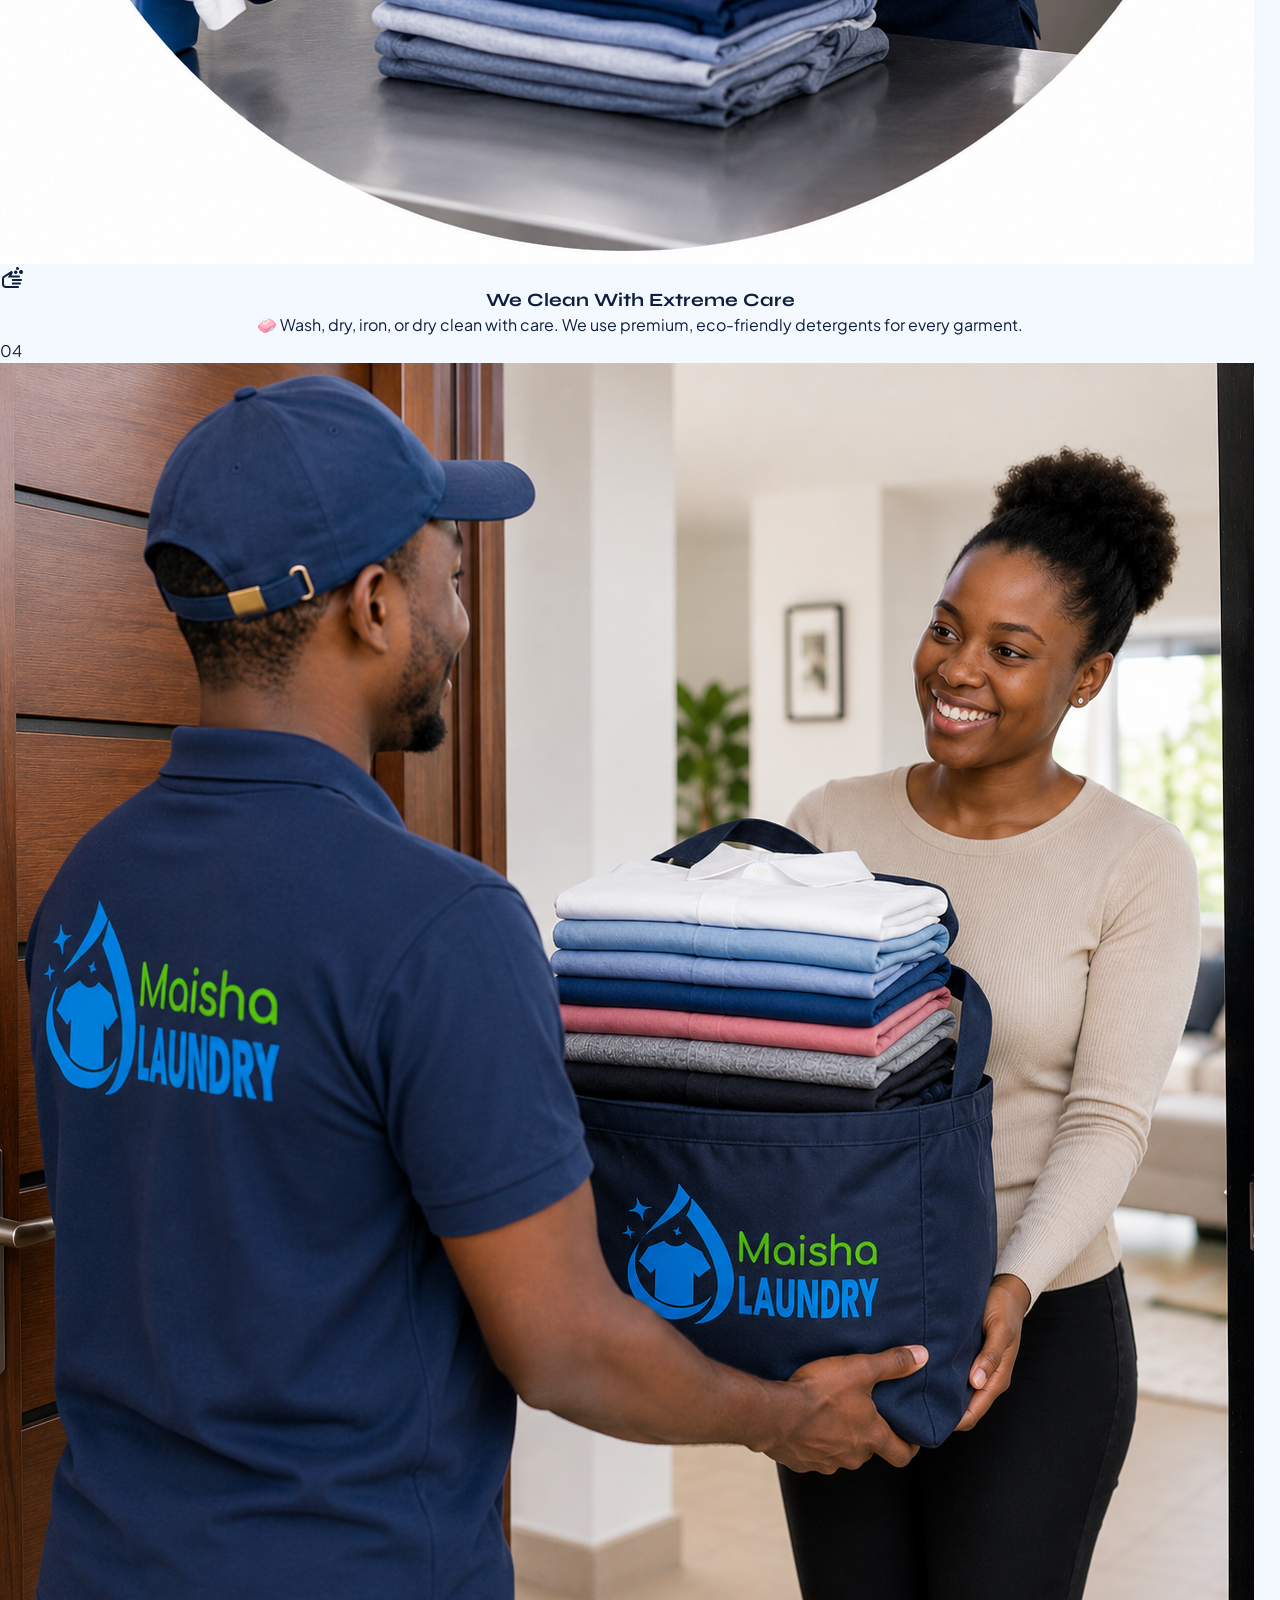
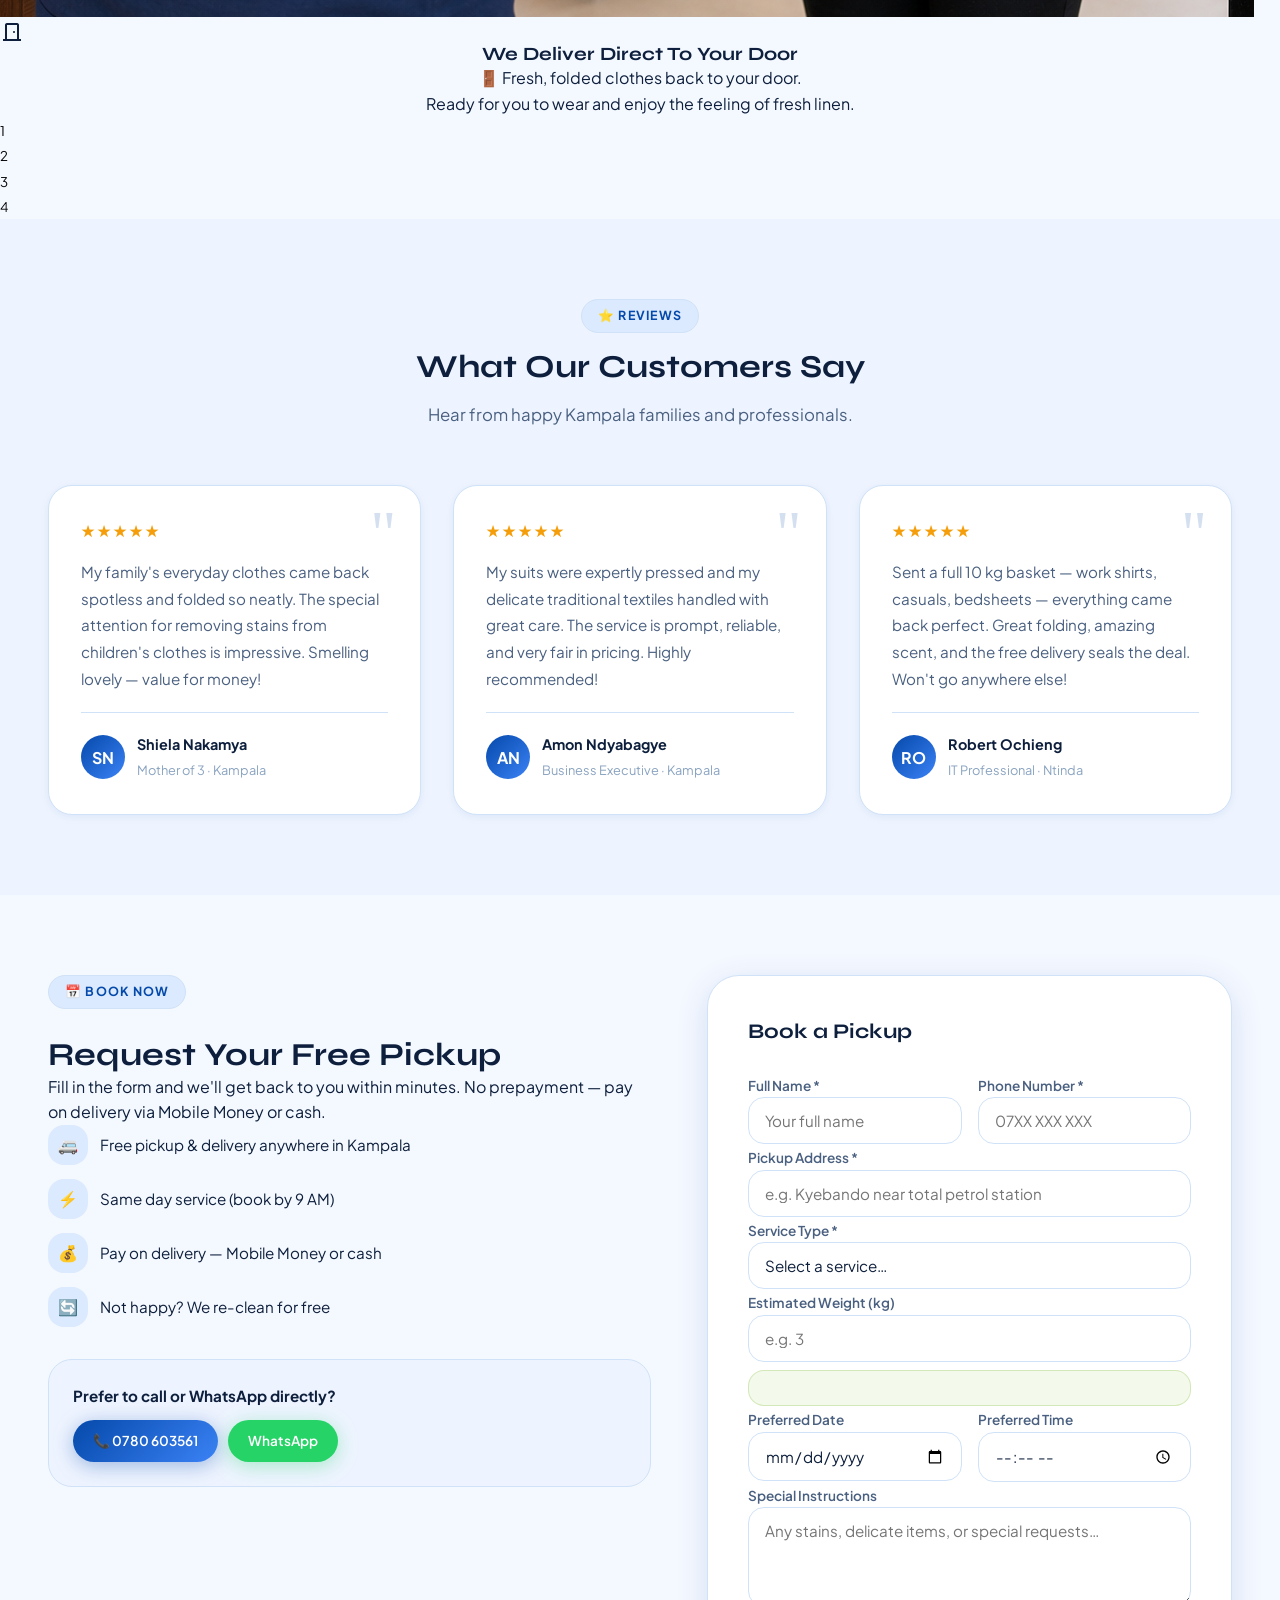
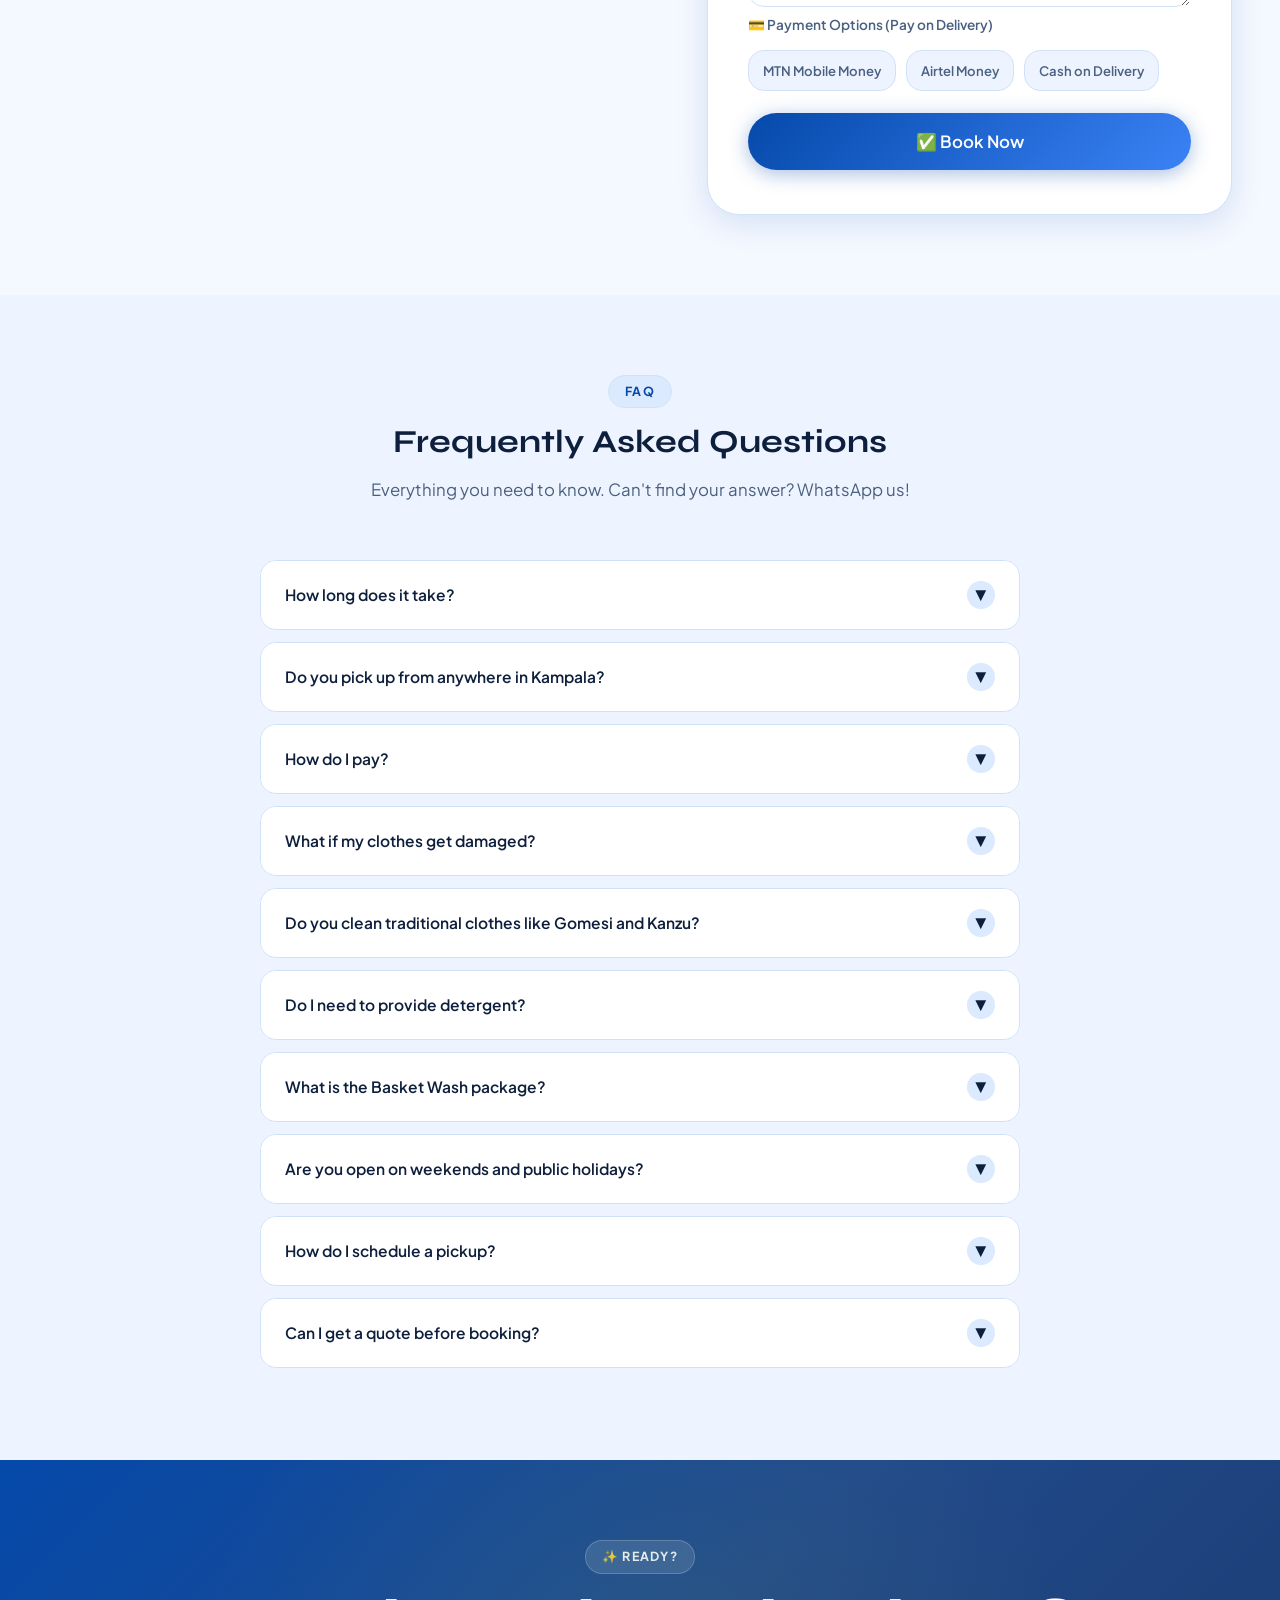
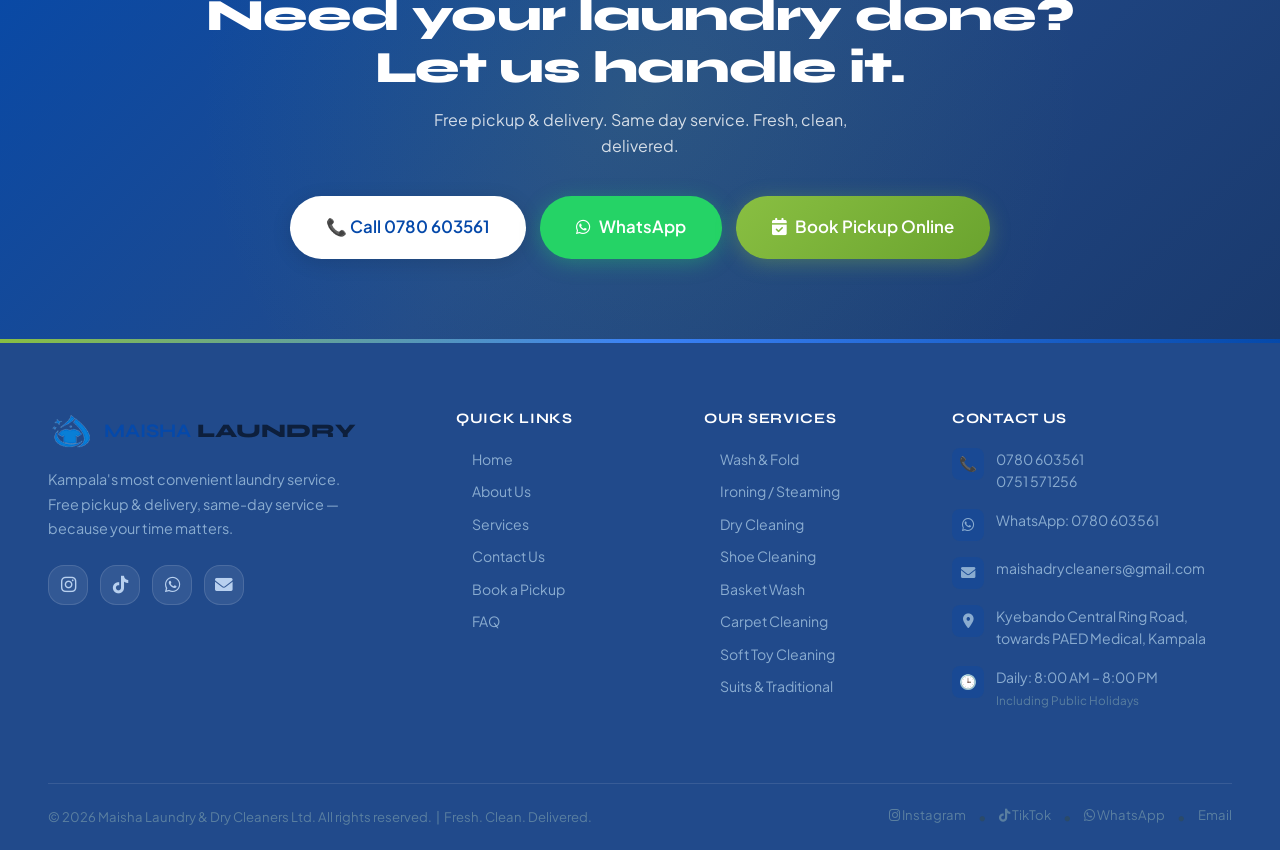
==== commit b8d97e16: "added images to the works , fixed the menu in other pages except the home page" ====
--- a/maisha-laundry/index.html
+++ b/maisha-laundry/index.html
@@ -156,7 +156,6 @@
       };
     </script>
     <!-- to facilitate tailwindcss to allow proper functionality -->
-
     <style>
       /* ===== HOME PAGE EXTRA STYLES ===== */
 
@@ -189,6 +188,8 @@
         position: relative;
         overflow: hidden;
         padding-top: var(--nav-height);
+        margin-top: 0 !important;
+        padding-top: 0 !important;
       }
       .hero-slides {
         position: absolute;
@@ -606,6 +607,7 @@
           max-width: 280px;
         }
       }
+
       /*<!-- To facilitate tailwindcss to allow proper functionality --> */
       .material-symbols-outlined {
         font-variation-settings:
@@ -654,28 +656,75 @@
           height: 320px;
         }
       }
-      /*<!-- To facilitate tailwindcss to allow proper functionality --> */
-    </style>
-    <!-- Styles specific to the "Why Choose Us" page --->
-    <style>
-      /* Add your CSS styles here */
-      body {
-        margin: 0;
-        font-family: Arial, sans-serif;
-      }
-
+
+      /* ============================================================
+         INDEX PAGE NAVBAR OVERLAP FIXES
+         ============================================================ */
+
+      /* Fix for the index page hero section - targeting the actual element */
+      section.relative.pt-32 {
+        padding-top: 120px !important;
+        position: relative;
+        z-index: 1;
+      }
+
+      /* Also target by class combination for more specificity */
+      .relative.pt-32.pb-section-padding {
+        padding-top: 120px !important;
+      }
+
+      @media (max-width: 768px) {
+        section.relative.pt-32 {
+          padding-top: 90px !important;
+        }
+        .relative.pt-32.pb-section-padding {
+          padding-top: 90px !important;
+        }
+      }
+
+      @media (max-width: 480px) {
+        section.relative.pt-32 {
+          padding-top: 80px !important;
+        }
+        .relative.pt-32.pb-section-padding {
+          padding-top: 80px !important;
+        }
+      }
+
+      /* Fix for the image strip container on mobile */
+      @media (max-width: 768px) {
+        .image-strip-container {
+          height: 300px !important;
+          gap: 8px !important;
+        }
+
+        .image-strip-container > div {
+          border-radius: 12px !important;
+        }
+      }
+
+      @media (max-width: 480px) {
+        .image-strip-container {
+          height: 220px !important;
+          gap: 4px !important;
+        }
+      }
+
+      /* ============================================================
+         WHY CHOOSE US SECTION STYLES
+         ============================================================ */
       .why-choose-us {
         background: #003b8e;
         color: white;
         padding: 80px 30px;
       }
 
-      .container {
+      .why-choose-us .container {
         max-width: 1200px;
         margin: auto;
       }
 
-      .header {
+      .why-choose-us .header {
         display: flex;
         justify-content: space-between;
         gap: 60px;
@@ -683,42 +732,42 @@
         flex-wrap: wrap;
       }
 
-      .left {
+      .why-choose-us .left {
         flex: 1;
         min-width: 300px;
       }
 
-      .right {
+      .why-choose-us .right {
         flex: 0 0 350px;
       }
 
-      .subtitle {
+      .why-choose-us .subtitle {
         color: #baf470;
         font-size: 13px;
         font-weight: 700;
         letter-spacing: 2px;
       }
 
-      .left h2 {
+      .why-choose-us .left h2 {
         font-size: 48px;
         line-height: 1.2;
         margin-top: 15px;
         margin-bottom: 0;
       }
 
-      .right p {
+      .why-choose-us .right p {
         color: rgba(255, 255, 255, 0.85);
         line-height: 1.8;
       }
 
-      .features {
+      .why-choose-us .features {
         position: relative;
         display: grid;
         grid-template-columns: repeat(4, 1fr);
         gap: 30px;
       }
 
-      .curve {
+      .why-choose-us .curve {
         position: absolute;
         top: -30px;
         left: 0;
@@ -727,7 +776,7 @@
         z-index: 0;
       }
 
-      .curve path {
+      .why-choose-us .curve path {
         fill: none;
         stroke: #baf470;
         stroke-width: 2;
@@ -735,88 +784,81 @@
         opacity: 0.4;
       }
 
-      .feature {
+      .why-choose-us .feature {
         text-align: center;
         position: relative;
         z-index: 2;
       }
 
-      .feature-1,
-      .feature-3 {
+      .why-choose-us .feature-1,
+      .why-choose-us .feature-3 {
         margin-top: 20px;
       }
 
-      .feature-2,
-      .feature-4 {
+      .why-choose-us .feature-2,
+      .why-choose-us .feature-4 {
         margin-top: 70px;
       }
 
-      .icon-circle {
+      .why-choose-us .icon-circle {
         width: 80px;
         height: 80px;
         background: #baf470;
         border-radius: 50%;
         margin: 0 auto 25px;
-
         display: flex;
         align-items: center;
         justify-content: center;
-
         font-size: 34px;
         color: #003b8e;
-
         box-shadow: 0 0 0 5px rgba(186, 244, 112, 0.25);
-
         transition: 0.3s;
       }
 
-      .feature:hover .icon-circle {
+      .why-choose-us .feature:hover .icon-circle {
         transform: translateY(-8px) scale(1.08);
       }
 
-      .feature h3 {
+      .why-choose-us .feature h3 {
         color: #baf470;
         font-size: 22px;
         margin-bottom: 12px;
       }
 
-      .feature p {
+      .why-choose-us .feature p {
         color: rgba(255, 255, 255, 0.85);
         line-height: 1.6;
         font-size: 15px;
       }
+
       @media (max-width: 992px) {
-        .features {
+        .why-choose-us .features {
           grid-template-columns: repeat(2, 1fr);
         }
-
-        .feature {
+        .why-choose-us .feature {
           margin-top: 0 !important;
         }
-
-        .curve {
+        .why-choose-us .curve {
           display: none;
         }
       }
 
       @media (max-width: 768px) {
-        .header {
+        .why-choose-us .header {
           flex-direction: column;
         }
-
-        .left h2 {
+        .why-choose-us .left h2 {
           font-size: 36px;
         }
-
-        .features {
+        .why-choose-us .features {
           grid-template-columns: 1fr;
         }
-
-        .right {
+        .why-choose-us .right {
           flex: 1;
         }
       }
     </style>
+
     <script>
       document.querySelectorAll(".icon-circle").forEach((icon) => {
         icon.addEventListener("mouseenter", () => {
@@ -844,7 +886,8 @@
     <!-- ===== HERO SECTION ===== -->
     <!-- Hero Section -->
     <section
-      class="relative pt-32 pb-section-padding px-margin-mobile md:px-gutter max-w-container-max mx-auto overflow-hidden"
+      class="relative pb-section-padding px-margin-mobile md:px-gutter max-w-container-max mx-auto overflow-hidden"
+      style="padding-top: clamp(72px, 10vh, 120px)"
     >
       <div class="grid grid-cols-1 lg:grid-cols-2 gap-16 items-center">
         <!-- Left Content -->
--- a/maisha-laundry/css/style.css
+++ b/maisha-laundry/css/style.css
@@ -343,20 +343,29 @@
   left: 0;
   right: 0;
   z-index: 1000;
-  height: var(--nav-height);
-  background: rgba(254, 255, 254, 0.85);
+  height: 72px;
+  min-height: 72px;
+  max-height: 72px;
+  background: rgba(254, 255, 254, 0.95);
   backdrop-filter: blur(20px);
   -webkit-backdrop-filter: blur(20px);
   border-bottom: 1px solid var(--border);
   transition: all var(--transition);
+  box-shadow: 0 2px 20px rgba(0, 0, 0, 0.06);
 }
 
 [data-theme="dark"] .navbar {
-  background: rgba(8, 15, 28, 0.9);
+  background: rgba(8, 15, 28, 0.95);
 }
 
 .navbar.scrolled {
   box-shadow: var(--shadow-md);
+}
+
+/* Ensure body has padding top to prevent overlap */
+body {
+  padding-top: 72px;
+  margin: 0;
 }
 
 .nav-container {
@@ -378,21 +387,21 @@
   font-weight: 800;
   font-size: 1.2rem;
   color: var(--blue-vivid);
-}
-.nav-logo-icon {
-  width: 40px;
+  flex-shrink: 0;
+  text-decoration: none;
+  z-index: 1001;
+}
+
+.nav-logo-img {
   height: 40px;
-  background: var(--grad-accent);
-  border-radius: 10px;
-  display: flex;
-  align-items: center;
-  justify-content: center;
-  font-size: 1.2rem;
-  box-shadow: 0 4px 12px rgba(5, 73, 170, 0.3);
-}
+  width: auto;
+  display: block;
+}
+
 .nav-logo span {
   color: var(--text-primary);
 }
+
 .nav-logo span b {
   color: var(--blue-vivid);
 }
@@ -402,6 +411,9 @@
   display: flex;
   align-items: center;
   gap: 4px;
+  list-style: none;
+  margin: 0;
+  padding: 0;
 }
 
 .nav-links a {
@@ -412,6 +424,7 @@
   color: var(--text-secondary);
   transition: all var(--transition);
   position: relative;
+  text-decoration: none;
 }
 
 .nav-links a:hover,
@@ -430,6 +443,8 @@
   display: flex;
   align-items: center;
   gap: 12px;
+  flex-shrink: 0;
+  z-index: 1001;
 }
 
 /* Dark mode toggle */
@@ -445,13 +460,15 @@
   font-size: 1.1rem;
   transition: all var(--transition);
   cursor: pointer;
-}
+  flex-shrink: 0;
+}
+
 .dark-toggle:hover {
   background: var(--blue-light);
   transform: rotate(20deg);
 }
 
-/* Hamburger */
+/* Hamburger - hidden on desktop */
 .hamburger {
   display: none;
   flex-direction: column;
@@ -465,30 +482,38 @@
   border-radius: var(--radius-sm);
   cursor: pointer;
   transition: all var(--transition);
-}
+  flex-shrink: 0;
+  padding: 0;
+  z-index: 1001;
+}
+
 .hamburger span {
   width: 20px;
   height: 2px;
   background: var(--text-primary);
   border-radius: 4px;
   transition: all var(--transition);
-}
+  display: block;
+}
+
 .hamburger.open span:nth-child(1) {
   transform: rotate(45deg) translate(5px, 5px);
 }
+
 .hamburger.open span:nth-child(2) {
   opacity: 0;
   transform: scaleX(0);
 }
+
 .hamburger.open span:nth-child(3) {
   transform: rotate(-45deg) translate(5px, -5px);
 }
 
-/* Mobile Nav */
+/* Mobile Nav - hidden by default */
 .mobile-nav {
   display: none;
   position: fixed;
-  top: var(--nav-height);
+  top: 72px;
   left: 0;
   right: 0;
   background: var(--surface);
@@ -498,15 +523,21 @@
   flex-direction: column;
   gap: 4px;
   box-shadow: var(--shadow-lg);
-  transform: translateY(-20px);
+  transform: translateY(-10px);
   opacity: 0;
-  transition: all 0.3s var(--ease);
-}
+  transition: all 0.3s cubic-bezier(0.4, 0, 0.2, 1);
+  pointer-events: none;
+  max-height: calc(100vh - 72px);
+  overflow-y: auto;
+}
+
 .mobile-nav.open {
   display: flex;
   transform: translateY(0);
   opacity: 1;
-}
+  pointer-events: all;
+}
+
 .mobile-nav a {
   padding: 14px 16px;
   border-radius: var(--radius-md);
@@ -515,12 +546,267 @@
   color: var(--text-secondary);
   transition: all var(--transition);
   border: 1px solid transparent;
-}
+  text-decoration: none;
+  display: flex;
+  align-items: center;
+  gap: 12px;
+}
+
 .mobile-nav a:hover,
 .mobile-nav a.active {
   color: var(--blue-vivid);
   background: var(--blue-light);
   border-color: var(--border);
+}
+
+.mobile-nav .btn {
+  justify-content: center;
+  width: 100%;
+  margin-top: 4px;
+  text-align: center;
+}
+
+/* ============================================================
+   TABLET & MOBILE RESPONSIVE
+   ============================================================ */
+
+@media (max-width: 1024px) {
+  .nav-links a {
+    padding: 8px 12px;
+    font-size: 0.85rem;
+  }
+}
+
+@media (max-width: 768px) {
+  /* Smaller navbar on mobile */
+  .navbar {
+    height: 65px;
+    min-height: 65px;
+    max-height: 65px;
+  }
+
+  body {
+    padding-top: 65px;
+  }
+
+  /* Hide nav links on mobile */
+  .nav-links {
+    display: none;
+  }
+
+  /* Hide book pickup button on mobile */
+  .nav-actions .btn {
+    display: none;
+  }
+
+  /* Show dark toggle */
+  .nav-actions .dark-toggle {
+    display: flex;
+  }
+
+  /* Show hamburger */
+  .hamburger {
+    display: flex;
+  }
+
+  /* Mobile menu - properly positioned */
+  .mobile-nav {
+    top: 65px;
+    max-height: calc(100vh - 65px);
+    padding: 16px 20px;
+  }
+
+  .mobile-nav a {
+    padding: 12px 16px;
+    font-size: 0.95rem;
+  }
+
+  /* Container padding */
+  .nav-container {
+    padding: 0 16px;
+  }
+
+  /* Logo adjustments */
+  .nav-logo {
+    font-size: 1rem;
+    gap: 8px;
+  }
+
+  .nav-logo-img {
+    height: 32px;
+    width: auto;
+  }
+
+  .logo-text {
+    font-size: 0.9rem;
+  }
+
+  /* Smaller hamburger */
+  .hamburger {
+    width: 38px;
+    height: 38px;
+  }
+
+  .hamburger span {
+    width: 18px;
+    height: 2px;
+  }
+
+  .dark-toggle {
+    width: 38px;
+    height: 38px;
+    font-size: 1rem;
+  }
+}
+
+/* Very small screens */
+@media (max-width: 480px) {
+  .nav-logo {
+    font-size: 0.85rem;
+    gap: 6px;
+  }
+
+  .nav-logo-img {
+    height: 28px;
+  }
+
+  .logo-text {
+    font-size: 0.75rem;
+  }
+
+  .nav-container {
+    padding: 0 12px;
+  }
+
+  .hamburger {
+    width: 34px;
+    height: 34px;
+    gap: 4px;
+  }
+
+  .hamburger span {
+    width: 16px;
+    height: 2px;
+  }
+
+  .dark-toggle {
+    width: 34px;
+    height: 34px;
+    font-size: 0.9rem;
+  }
+
+  .mobile-nav {
+    padding: 12px 16px;
+  }
+
+  .mobile-nav a {
+    padding: 10px 14px;
+    font-size: 0.85rem;
+  }
+}
+
+/* Landscape phone fix */
+@media (max-height: 500px) and (orientation: landscape) {
+  .navbar {
+    height: 55px;
+    min-height: 55px;
+    max-height: 55px;
+  }
+
+  body {
+    padding-top: 55px;
+  }
+
+  .mobile-nav {
+    top: 55px;
+    max-height: calc(100vh - 55px);
+    padding: 10px 16px;
+  }
+
+  .mobile-nav a {
+    padding: 8px 12px;
+    font-size: 0.8rem;
+  }
+
+  .nav-logo-img {
+    height: 28px;
+  }
+
+  .hamburger {
+    width: 32px;
+    height: 32px;
+  }
+
+  .dark-toggle {
+    width: 32px;
+    height: 32px;
+    font-size: 0.8rem;
+  }
+}
+/* ============================================================
+   HERO SECTION FIXES
+   ============================================================ */
+
+/* Hero section positioning */
+.hero {
+  position: relative;
+  min-height: 85vh;
+  padding-top: 0;
+  margin-top: 0;
+}
+
+/* Hero content padding */
+.hero-content {
+  position: relative;
+  z-index: 2;
+  padding-top: 20px;
+}
+
+/* Hero slides */
+.hero-slide {
+  position: absolute;
+  inset: 0;
+  background-size: cover !important;
+  background-position: center !important;
+  background-repeat: no-repeat !important;
+}
+
+@media (max-width: 768px) {
+  .hero {
+    min-height: 80vh;
+  }
+
+  .hero-content {
+    padding: 80px 20px 40px !important;
+  }
+
+  .hero-slide[style*="background-image"] {
+    background-size: cover !important;
+    background-position: 50% 30% !important;
+  }
+
+  .hero h1 {
+    font-size: 2.2rem !important;
+    line-height: 1.2;
+  }
+
+  .hero-sub {
+    font-size: 1rem;
+  }
+}
+
+@media (max-width: 480px) {
+  .hero h1 {
+    font-size: 1.8rem !important;
+  }
+
+  .hero-sub {
+    font-size: 0.9rem !important;
+  }
+
+  .hero-content {
+    padding: 60px 16px 40px !important;
+  }
 }
 
 /* ---------- FOOTER ---------- */
@@ -800,20 +1086,25 @@
 }
 
 /* ---------- Form Styles ---------- */
-.form-group {
-  display: flex;
-  flex-direction: column;
-  gap: 6px;
-  margin-bottom: 20px;
-}
+
+/* ---------- Form Styles ---------- */
 .form-group label {
   font-size: 0.85rem;
   font-weight: 600;
   color: var(--text-secondary);
 }
-.form-group input,
+
+/* Only target text inputs, selects, and textareas - NOT checkboxes/radios */
+.form-group input[type="text"],
+.form-group input[type="email"],
+.form-group input[type="tel"],
+.form-group input[type="password"],
+.form-group input[type="number"],
+.form-group input[type="date"],
+.form-group input[type="time"],
 .form-group select,
 .form-group textarea {
+  width: 100%;
   padding: 13px 16px;
   border: 1.5px solid var(--border);
   border-radius: var(--radius-md);
@@ -825,20 +1116,79 @@
   -webkit-appearance: none;
   appearance: none;
 }
-.form-group input:focus,
+
+/* Keep checkboxes and radios with default browser styling */
+.form-group input[type="checkbox"],
+.form-group input[type="radio"] {
+  -webkit-appearance: checkbox;
+  appearance: auto;
+  width: 18px;
+  height: 18px;
+  padding: 0;
+  margin: 0;
+  border: none;
+  background: transparent;
+  cursor: pointer;
+  flex-shrink: 0;
+}
+
+/* Focus states for inputs */
+.form-group input[type="text"]:focus,
+.form-group input[type="email"]:focus,
+.form-group input[type="tel"]:focus,
+.form-group input[type="password"]:focus,
+.form-group input[type="number"]:focus,
+.form-group input[type="date"]:focus,
+.form-group input[type="time"]:focus,
 .form-group select:focus,
 .form-group textarea:focus {
   border-color: var(--blue-vivid);
   box-shadow: 0 0 0 4px rgba(5, 73, 170, 0.1);
 }
+
 .form-group textarea {
   resize: vertical;
   min-height: 100px;
 }
+
 .form-row {
   display: grid;
   grid-template-columns: 1fr 1fr;
   gap: 16px;
+}
+/* ---------- Service Checkbox Styles ---------- */
+.service-checkbox-label {
+  display: flex !important;
+  align-items: center !important;
+  gap: 8px !important;
+  font-weight: 500 !important;
+  cursor: pointer !important;
+  padding: 6px 0 !important;
+  transition: color 0.2s !important;
+  font-size: 0.9rem !important;
+}
+
+.service-checkbox-label:hover {
+  color: var(--blue-vivid) !important;
+}
+
+.service-checkbox-label input[type="checkbox"] {
+  width: 18px !important;
+  height: 18px !important;
+  accent-color: var(--blue-vivid) !important;
+  flex-shrink: 0 !important;
+  -webkit-appearance: checkbox !important;
+  appearance: auto !important;
+  border: 1.5px solid var(--border) !important;
+  border-radius: 4px !important;
+  cursor: pointer !important;
+}
+
+.services-grid {
+  display: grid;
+  grid-template-columns: repeat(auto-fill, minmax(160px, 1fr));
+  gap: 4px 12px;
+  margin-top: 4px;
 }
 
 /* ---------- Accordion (FAQ) ---------- */
